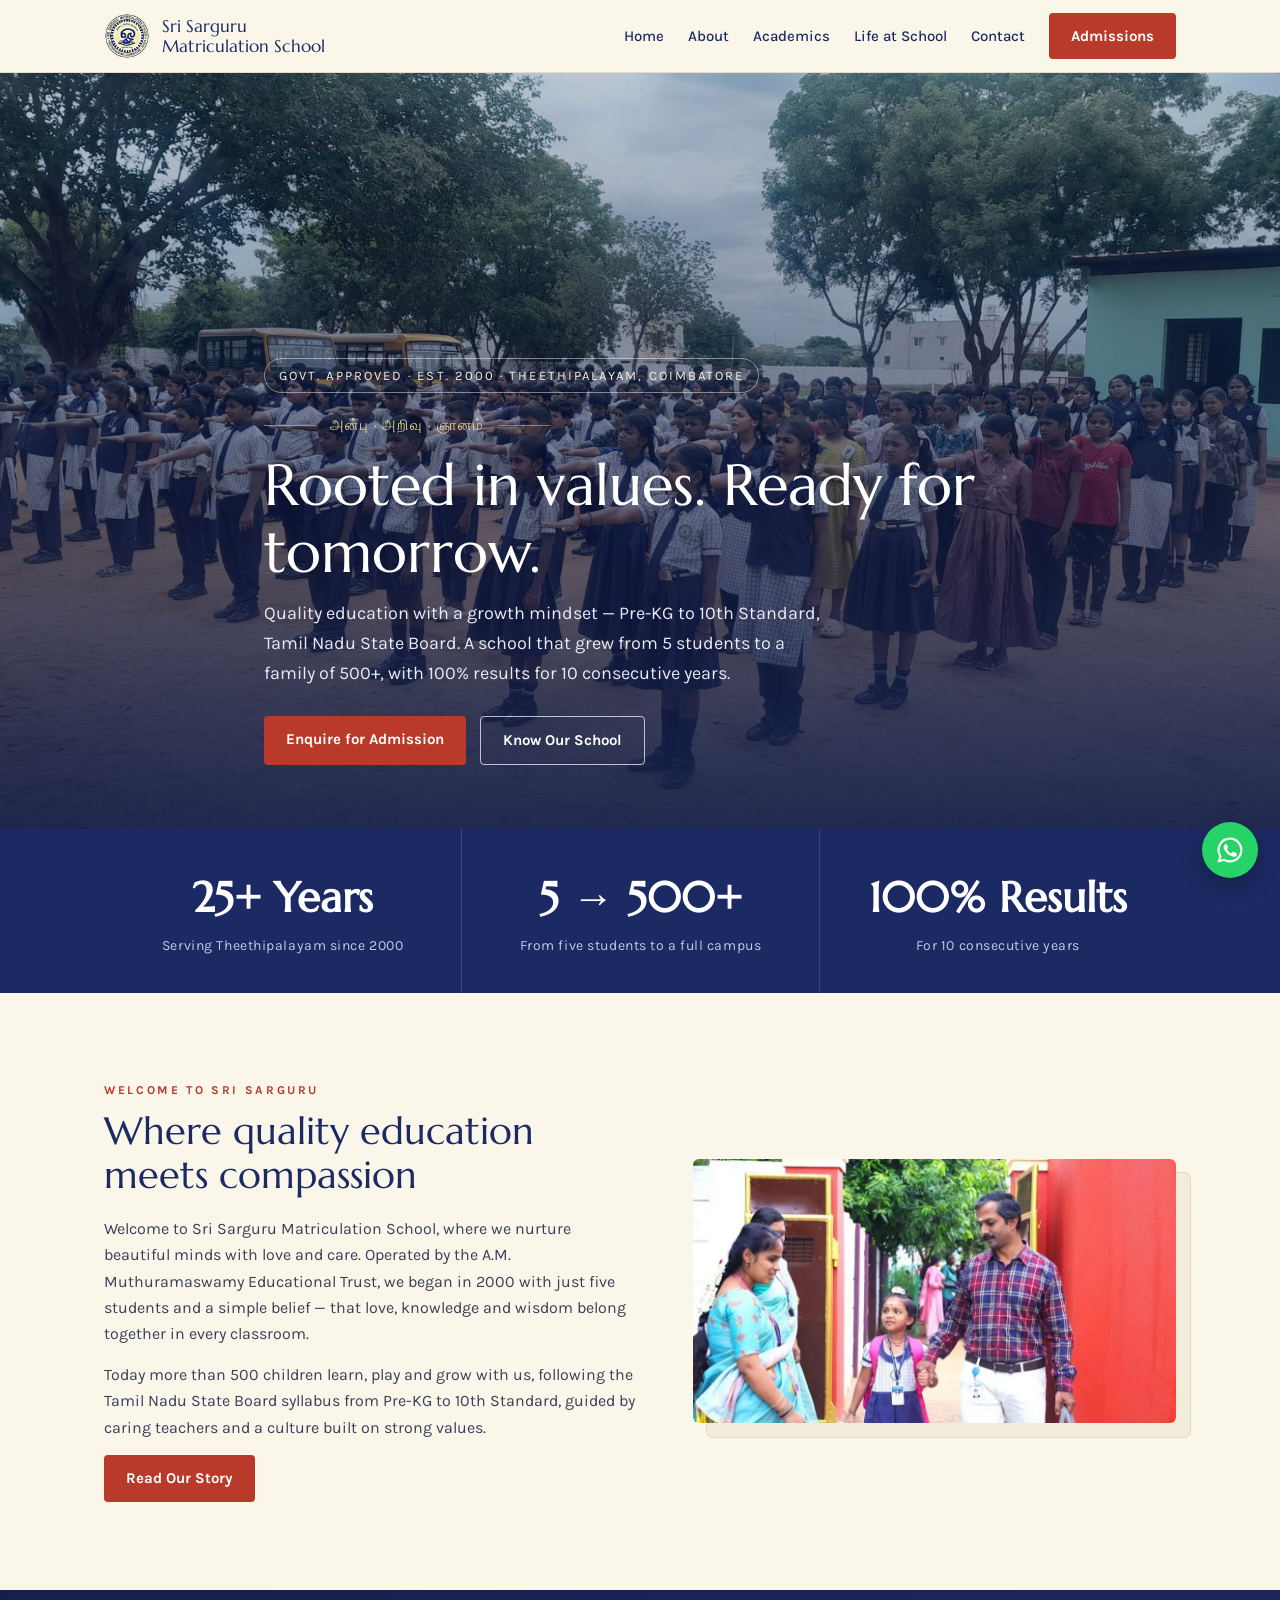
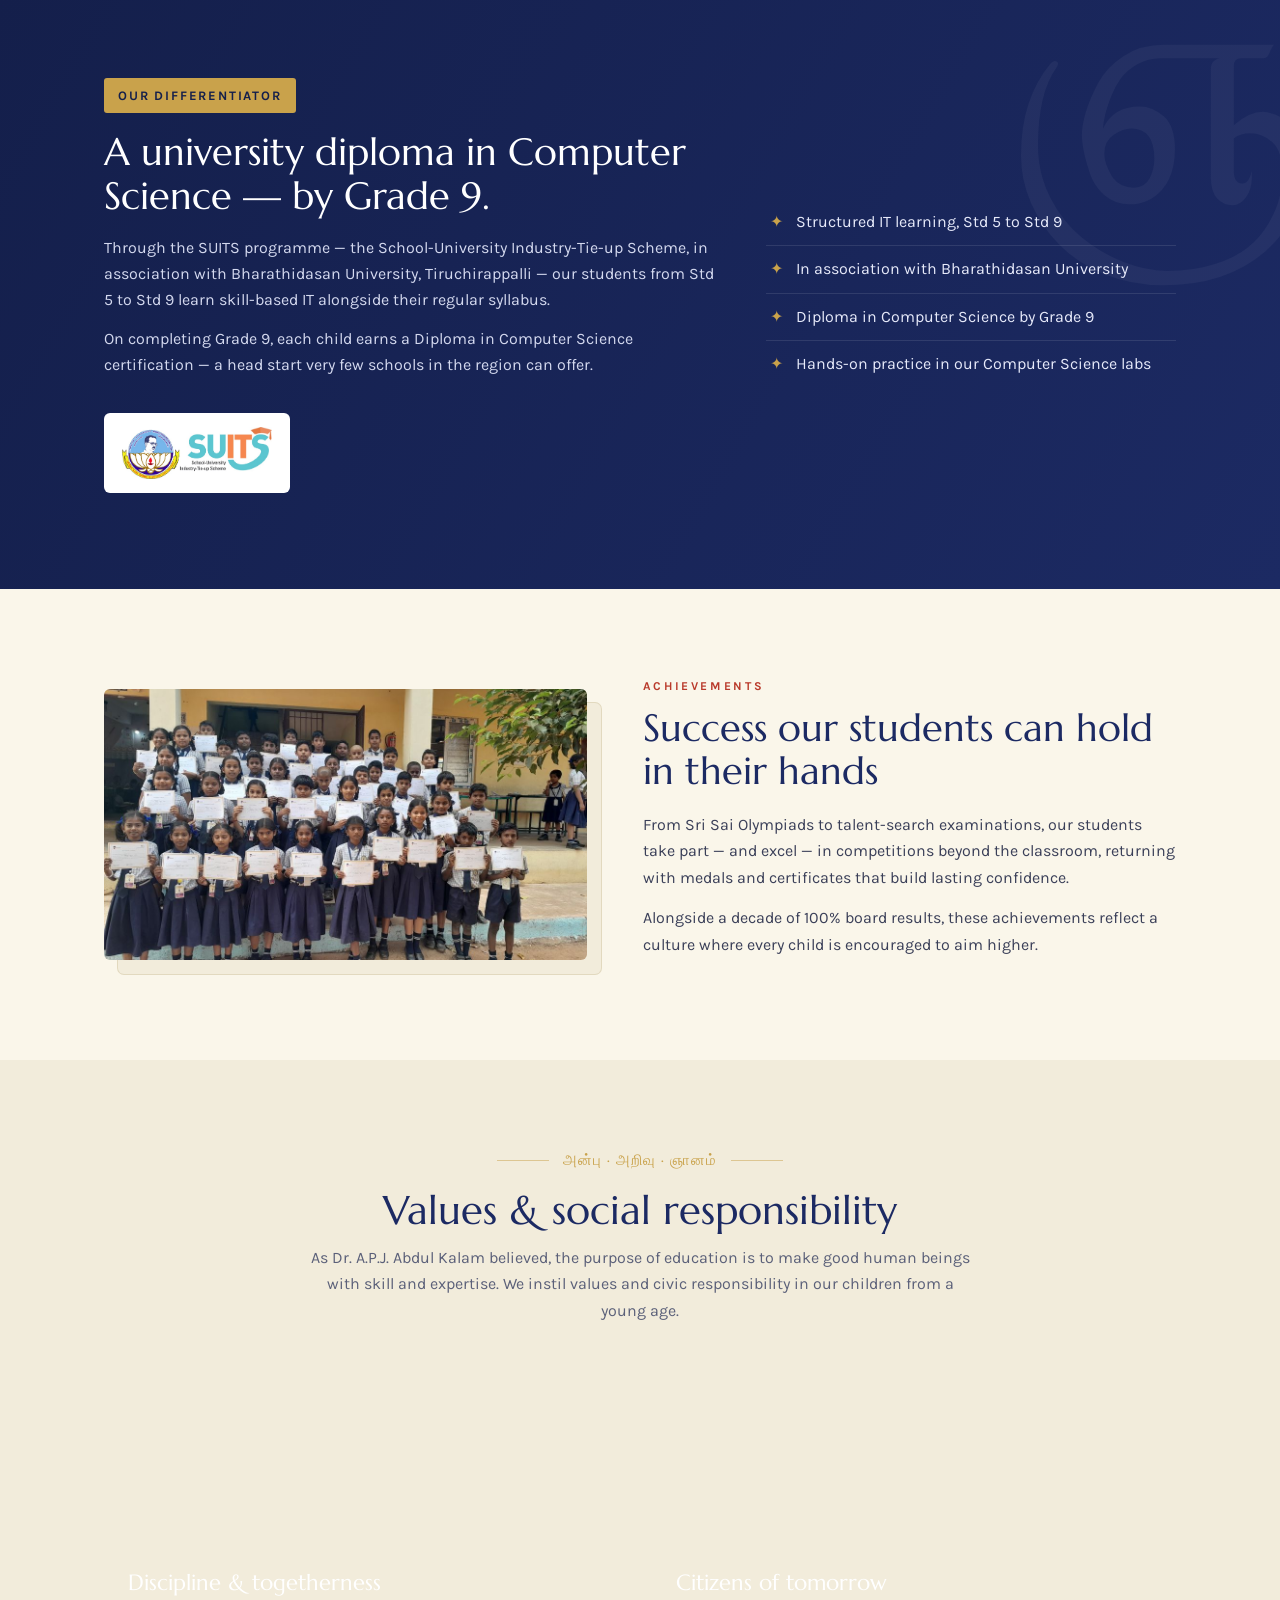
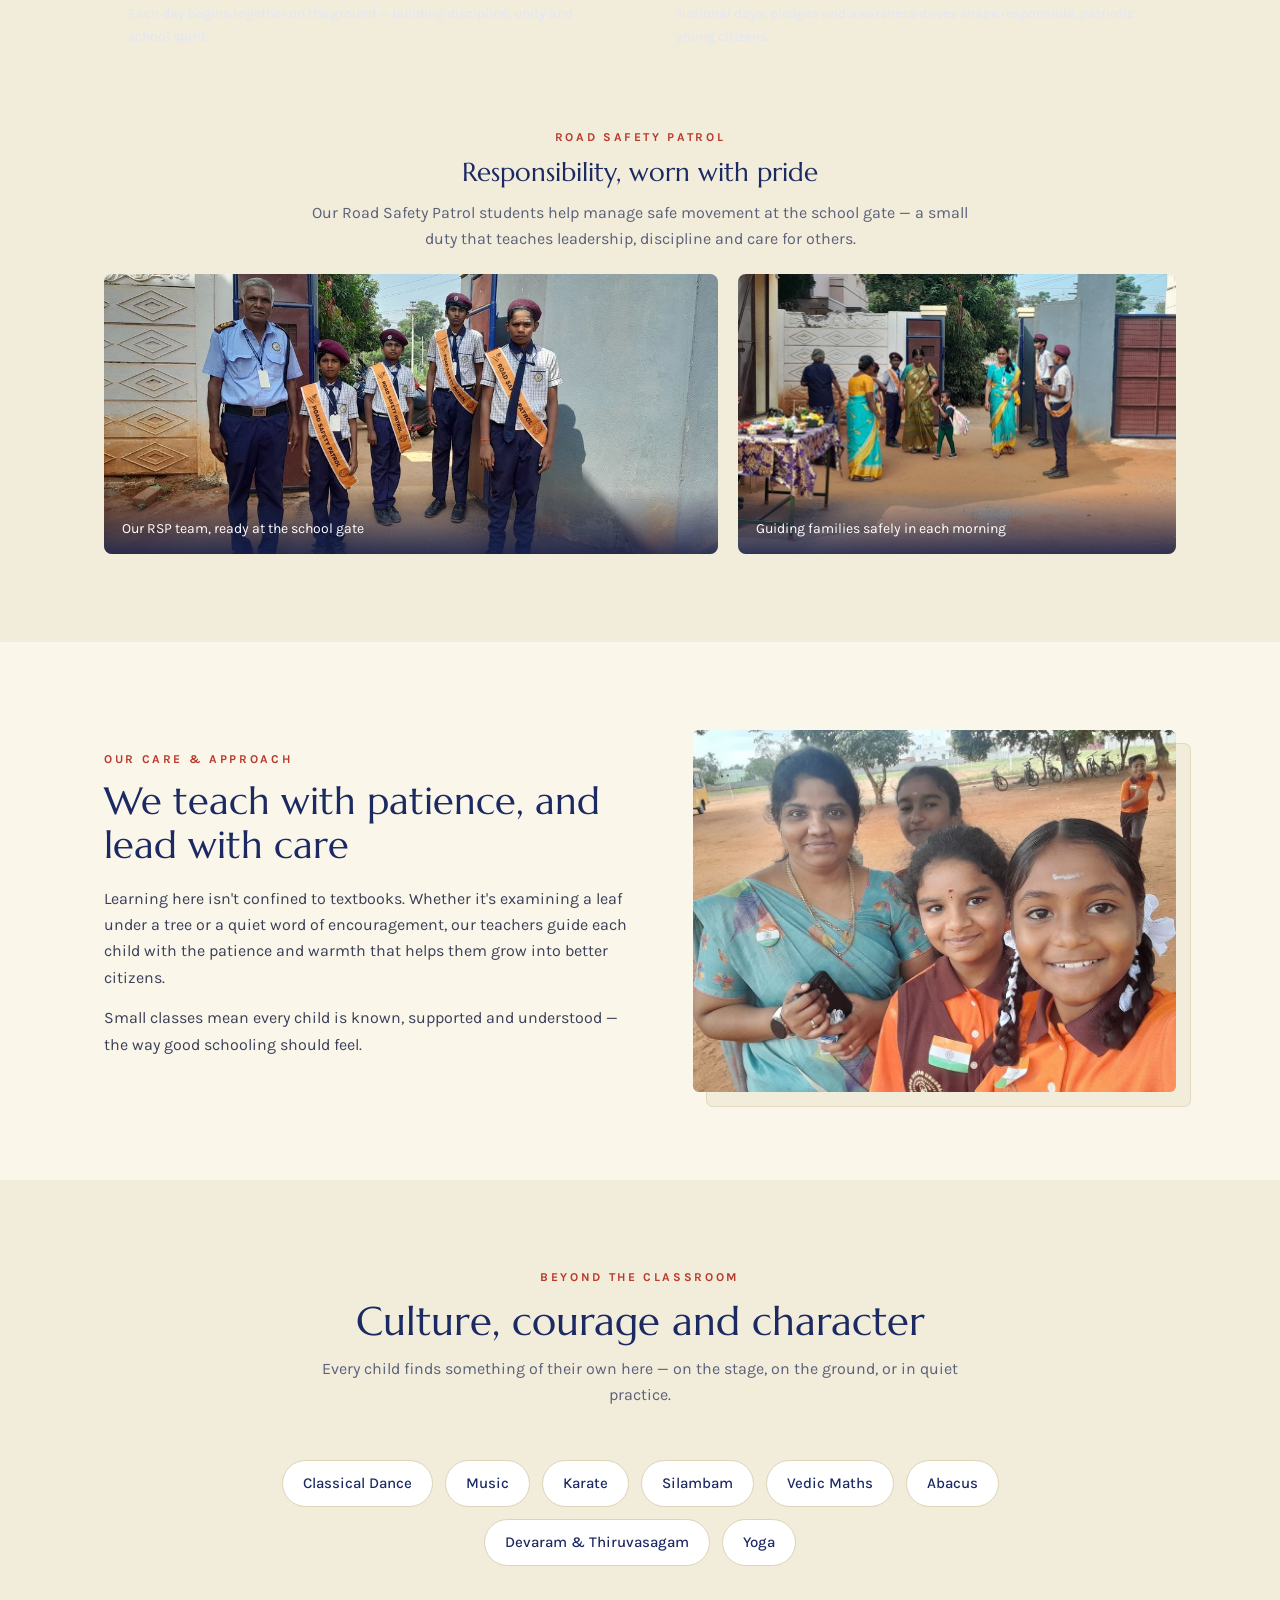
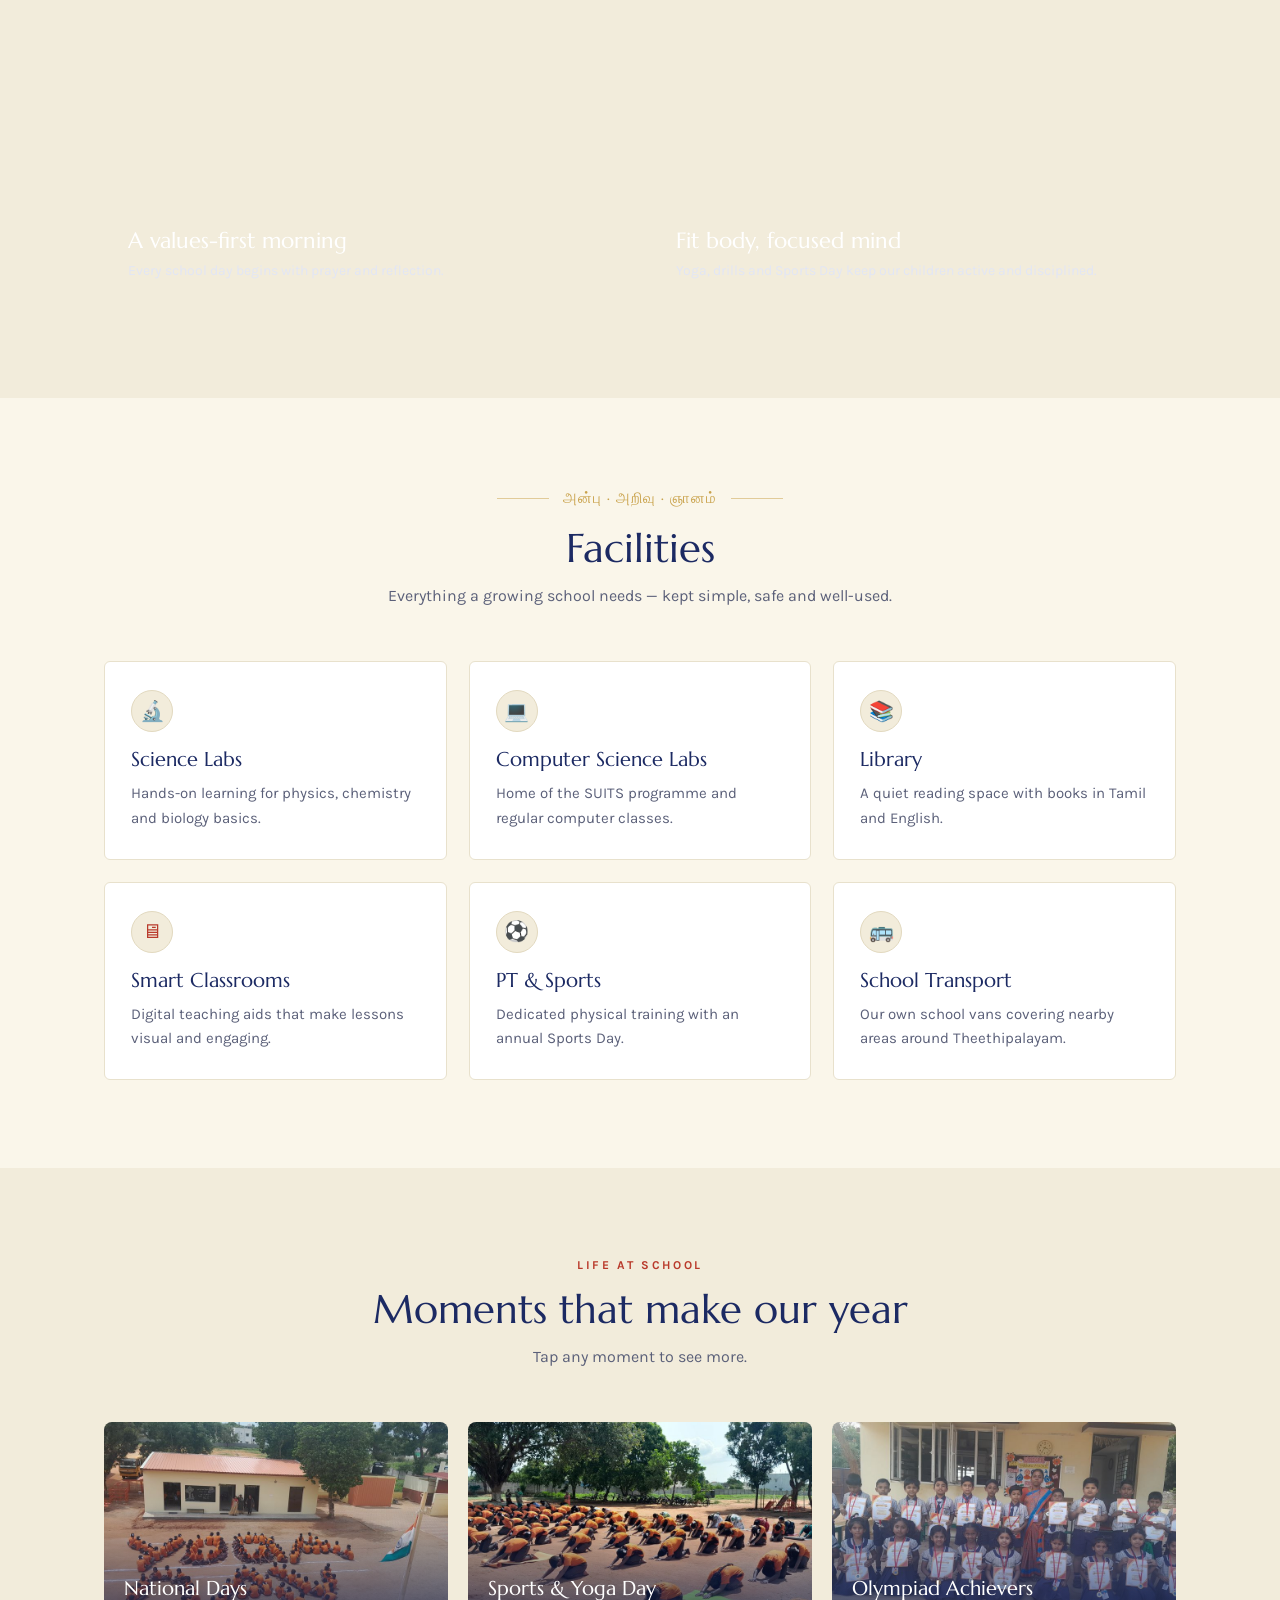
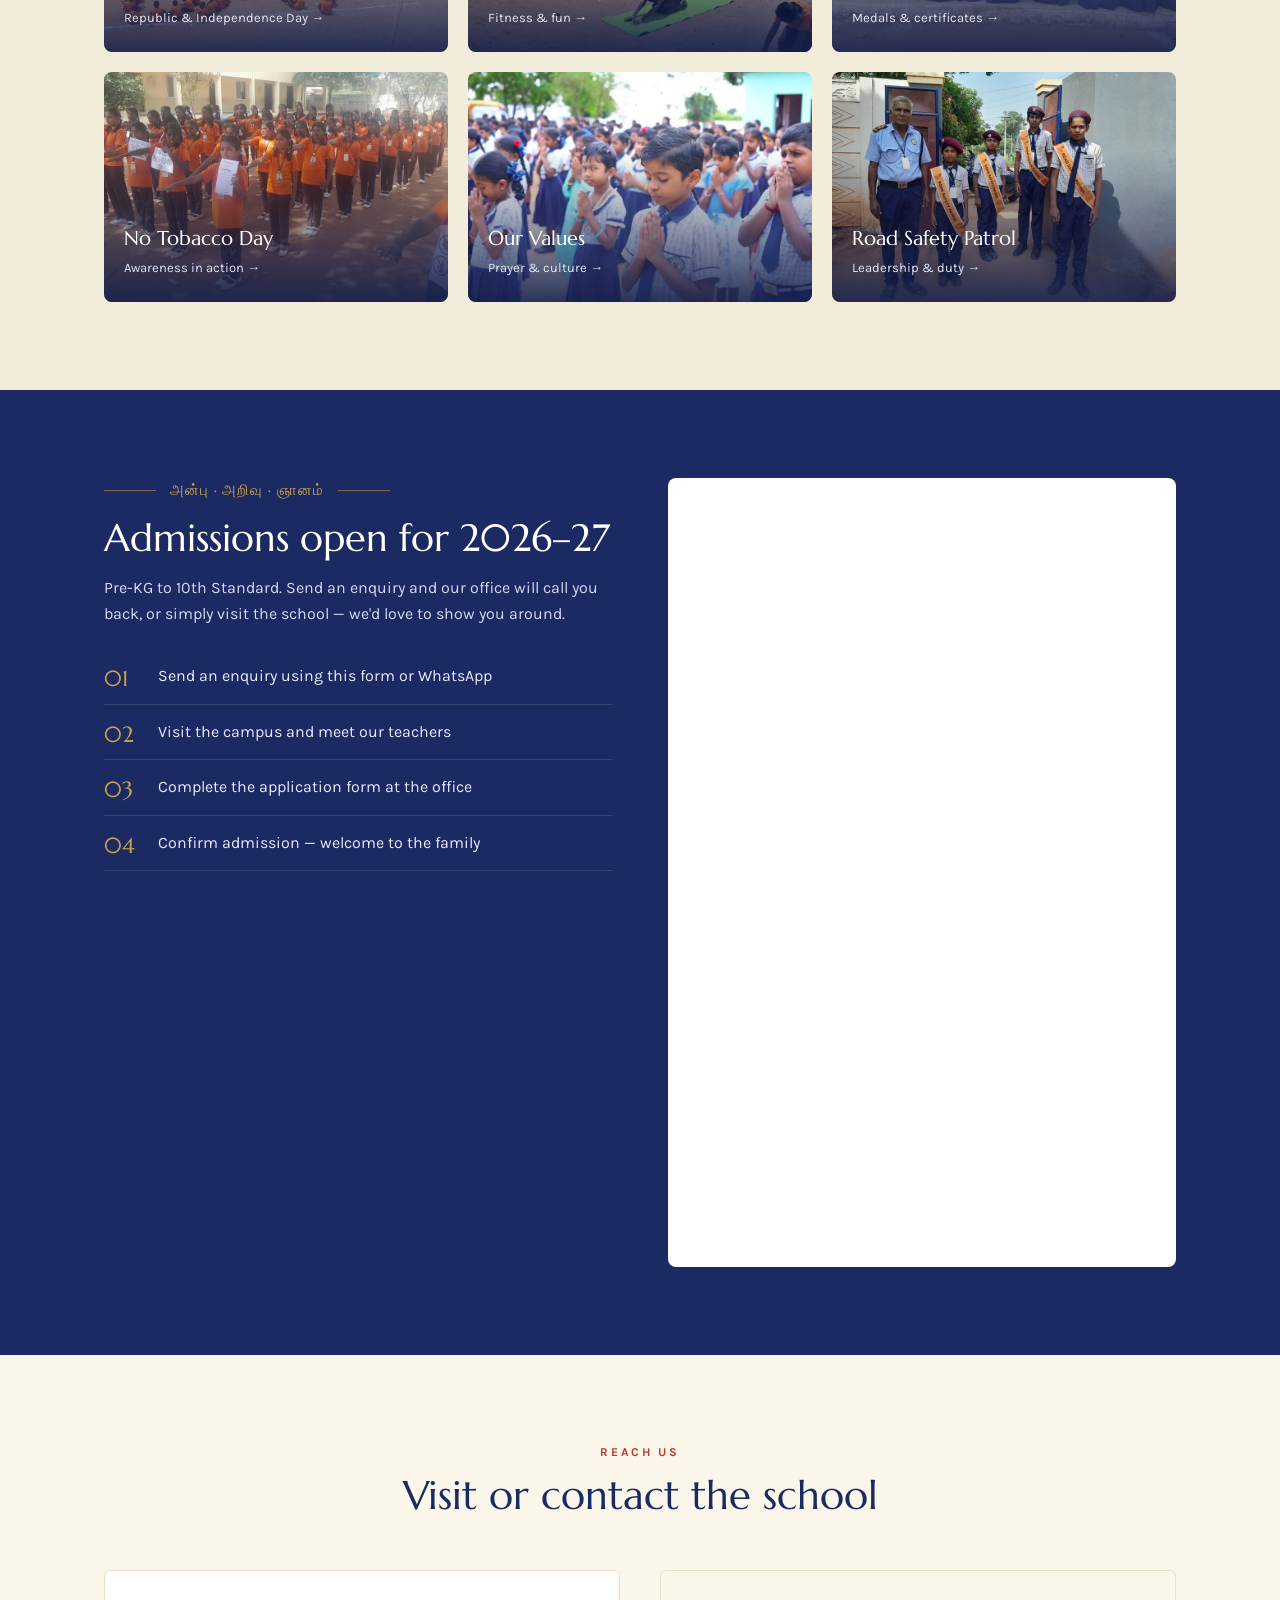
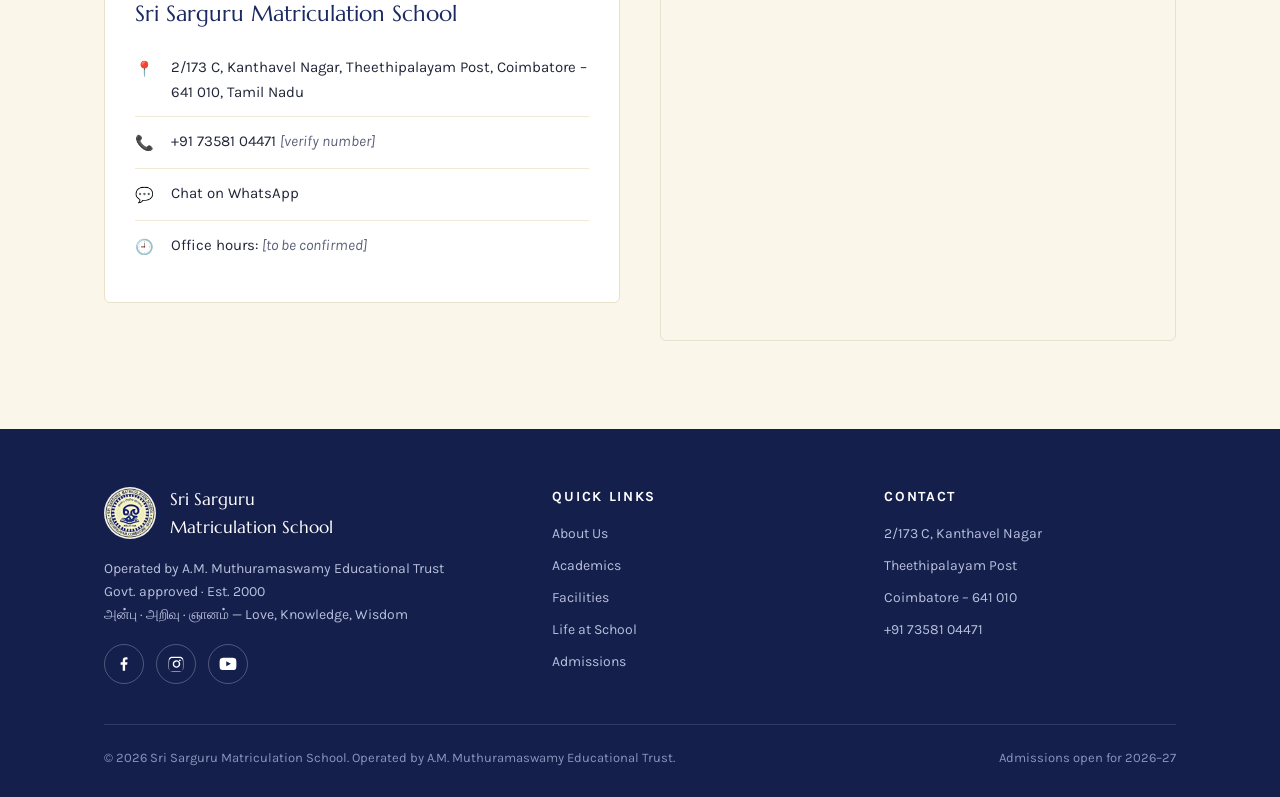
==== index.html @ 729bfdbb "Add files via upload" ====
<!DOCTYPE html>
<html lang="en">
<head>
<meta charset="UTF-8">
<meta name="viewport" content="width=device-width, initial-scale=1.0">
<title>Sri Sarguru Matriculation School | Theethipalayam, Coimbatore</title>
<meta name="description" content="Sri Sarguru Matriculation School, Theethipalayam, Coimbatore. Govt. approved, Pre-KG to 10th, Tamil Nadu State Board. 100% results for 10 years. Admissions open.">
<link rel="preconnect" href="https://fonts.googleapis.com">
<link href="https://fonts.googleapis.com/css2?family=Marcellus&family=Karla:wght@400;500;700&display=swap" rel="stylesheet">
<link rel="stylesheet" href="styles.css">
</head>
<body>
<nav>
  <div class="wrap nav-in">
    <a class="brand" href="index.html">
      <img src="[data-uri]" alt="Sri Sarguru Matriculation School emblem">
      <span>Sri Sarguru<br>Matriculation School</span>
    </a>
    <button class="menu-toggle" aria-label="Open menu" onclick="document.querySelector('.menu').classList.toggle('open')">☰</button>
    <div class="menu">
      <a href="index.html">Home</a>
      <a href="about.html">About</a>
      <a href="index.html#academics">Academics</a>
      <a href="index.html#life">Life at School</a>
      <a href="index.html#contact">Contact</a>
      <a class="btn" href="index.html#admissions">Admissions</a>
    </div>
  </div>
</nav>
<header class="hero">
  <div class="hero-bg" style="background-image:url([data-uri])" role="img" aria-label="Students of Sri Sarguru Matriculation School at morning assembly"></div>
  <div class="wrap hero-in">
    <span class="tag">Govt. Approved · Est. 2000 · Theethipalayam, Coimbatore</span>
    <div class="motto">அன்பு · அறிவு · ஞானம்</div>
    <h1>Rooted in values. Ready for tomorrow.</h1>
    <p>Quality education with a growth mindset — Pre-KG to 10th Standard, Tamil Nadu State Board. A school that grew from 5 students to a family of 500+, with 100% results for 10 consecutive years.</p>
    <div class="hero-cta">
      <a class="btn" href="#admissions">Enquire for Admission</a>
      <a class="btn ghost" href="about.html">Know Our School</a>
    </div>
  </div>
</header>

<div class="stats">
  <div class="wrap stats-in">
    <div class="stat"><b>25+ Years</b><span>Serving Theethipalayam since 2000</span></div>
    <div class="stat"><b>5 → 500+</b><span>From five students to a full campus</span></div>
    <div class="stat"><b>100% Results</b><span>For 10 consecutive years</span></div>
  </div>
</div>

<section id="about-intro">
  <div class="wrap split">
    <div class="split-txt">
      <div class="eyebrow">Welcome to Sri Sarguru</div>
      <h2>Where quality education meets compassion</h2>
      <p>Welcome to Sri Sarguru Matriculation School, where we nurture beautiful minds with love and care. Operated by the A.M. Muthuramaswamy Educational Trust, we began in 2000 with just five students and a simple belief — that love, knowledge and wisdom belong together in every classroom.</p>
      <p>Today more than 500 children learn, play and grow with us, following the Tamil Nadu State Board syllabus from Pre-KG to 10th Standard, guided by caring teachers and a culture built on strong values.</p>
      <a class="btn" href="about.html">Read Our Story</a>
    </div>
    <div class="framed"><img src="[data-uri]" alt="A parent walking their child into school"></div>
  </div>
</section>

<section class="suits" id="academics">
  <div class="wrap suits-in">
    <div>
      <span class="badge">Our Differentiator</span>
      <h2>A university diploma in Computer Science — by Grade 9.</h2>
      <p>Through the SUITS programme — the School-University Industry-Tie-up Scheme, in association with Bharathidasan University, Tiruchirappalli — our students from Std 5 to Std 9 learn skill-based IT alongside their regular syllabus.</p>
      <p>On completing Grade 9, each child earns a Diploma in Computer Science certification — a head start very few schools in the region can offer.</p>
      <div style="margin-top:22px;background:#fff;border-radius:6px;padding:14px 18px;display:inline-block"><img src="[data-uri]" alt="SUITS — School-University Industry-Tie-up Scheme, Bharathidasan University" style="height:52px;width:auto"></div>
    </div>
    <ul>
      <li>Structured IT learning, Std 5 to Std 9</li>
      <li>In association with Bharathidasan University</li>
      <li>Diploma in Computer Science by Grade 9</li>
      <li>Hands-on practice in our Computer Science labs</li>
    </ul>
  </div>
</section>

<section id="achievements">
  <div class="wrap split rev">
    <div class="framed"><img src="[data-uri]" alt="Students proudly holding participation and achievement certificates"></div>
    <div class="split-txt">
      <div class="eyebrow">Achievements</div>
      <h2>Success our students can hold in their hands</h2>
      <p>From Sri Sai Olympiads to talent-search examinations, our students take part — and excel — in competitions beyond the classroom, returning with medals and certificates that build lasting confidence.</p>
      <p>Alongside a decade of 100% board results, these achievements reflect a culture where every child is encouraged to aim higher.</p>
    </div>
  </div>
</section>

<section class="tint" id="values">
  <div class="wrap">
    <div class="sec-head">
      <div class="motto">அன்பு · அறிவு · ஞானம்</div>
      <h2>Values &amp; social responsibility</h2>
      <p>As Dr. A.P.J. Abdul Kalam believed, the purpose of education is to make good human beings with skill and expertise. We instil values and civic responsibility in our children from a young age.</p>
    </div>
    <div class="values-grid">
      <div class="vcard"><img src="[data-uri]" alt="Students gathered for morning assembly on the school ground"><div class="vtxt"><h3>Discipline &amp; togetherness</h3><p>Each day begins together on the ground — building discipline, unity and school spirit.</p></div></div>
      <div class="vcard"><img src="[data-uri]" alt="Students forming a patriotic formation on the school ground"><div class="vtxt"><h3>Citizens of tomorrow</h3><p>National days, pledges and awareness drives shape responsible, patriotic young citizens.</p></div></div>
    </div>

    <div style="margin-top:52px">
      <div class="eyebrow" style="text-align:center">Road Safety Patrol</div>
      <div class="sec-head" style="margin-bottom:0">
        <h2 style="font-size:26px">Responsibility, worn with pride</h2>
        <p>Our Road Safety Patrol students help manage safe movement at the school gate — a small duty that teaches leadership, discipline and care for others.</p>
      </div>
      <div class="rsp-row">
        <figure><img src="[data-uri]" alt="Road Safety Patrol students in sashes at the school gate"><figcaption>Our RSP team, ready at the school gate</figcaption></figure>
        <figure><img src="[data-uri]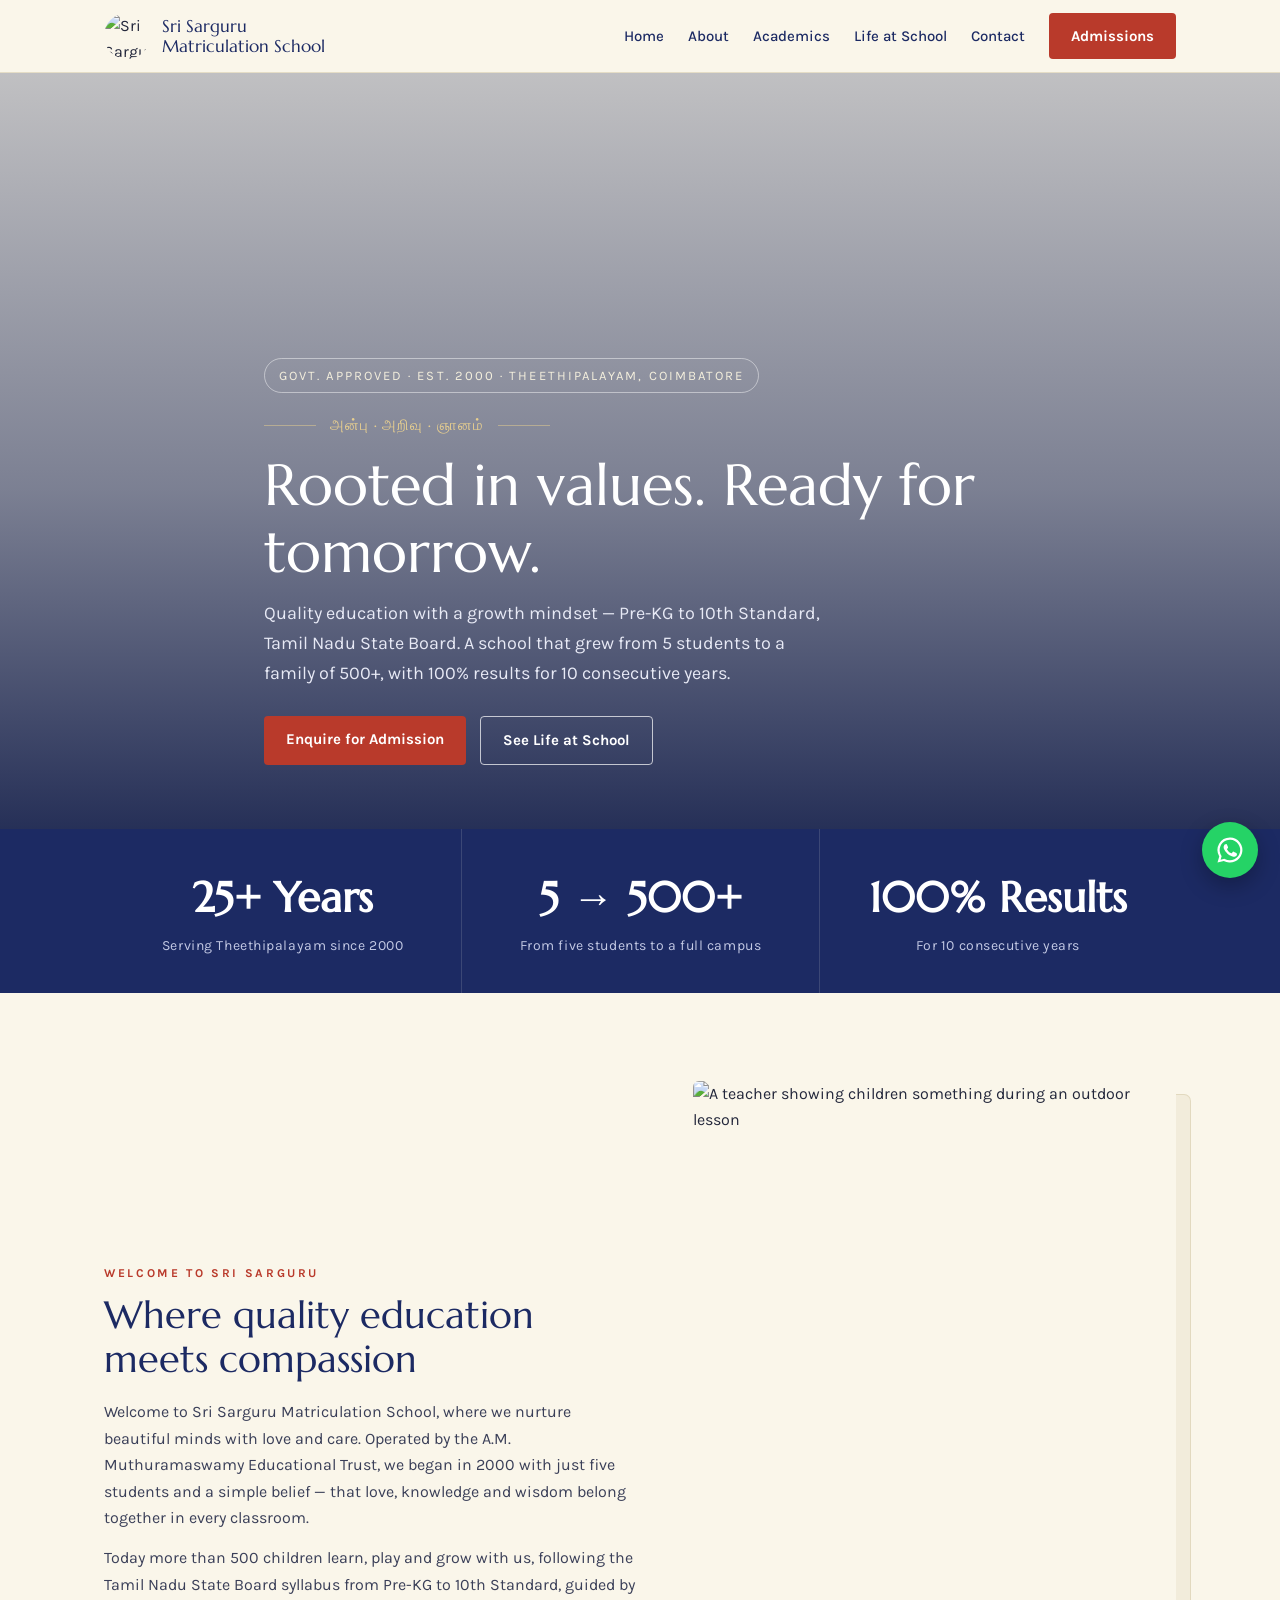
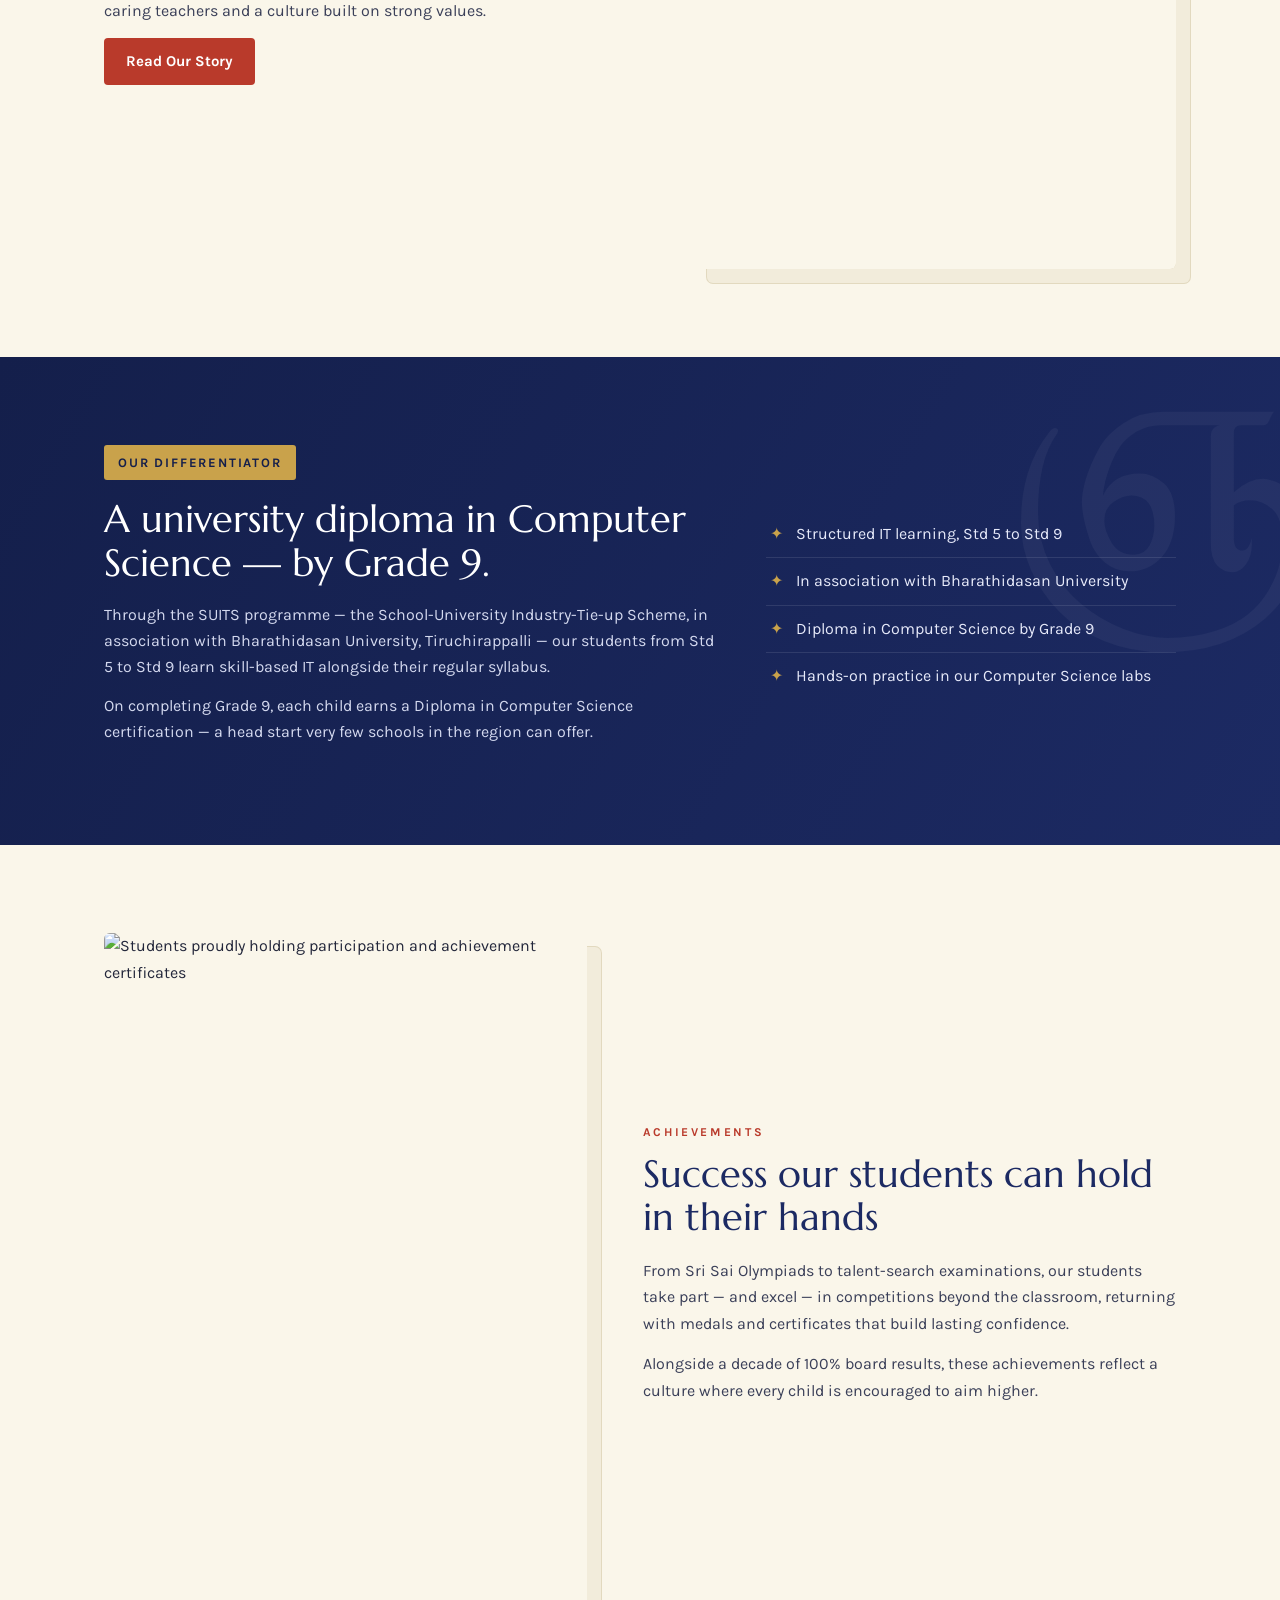
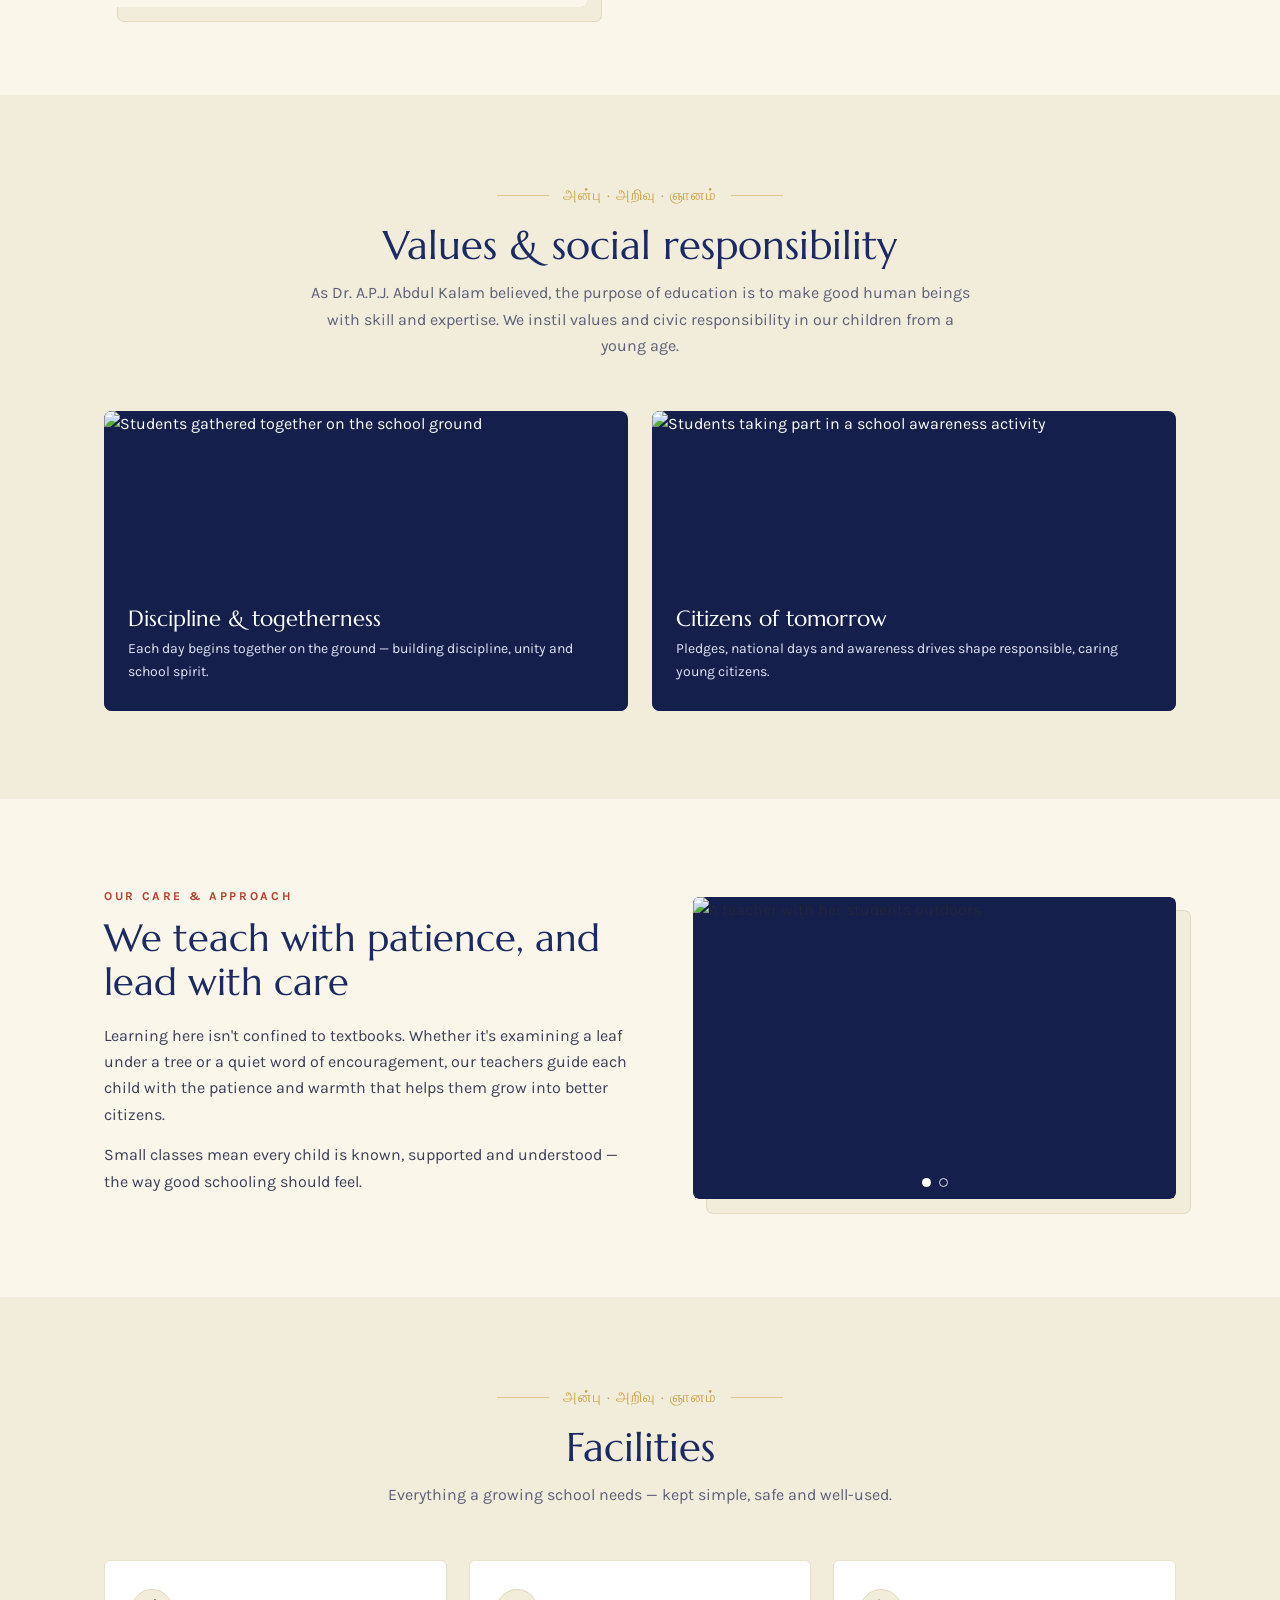
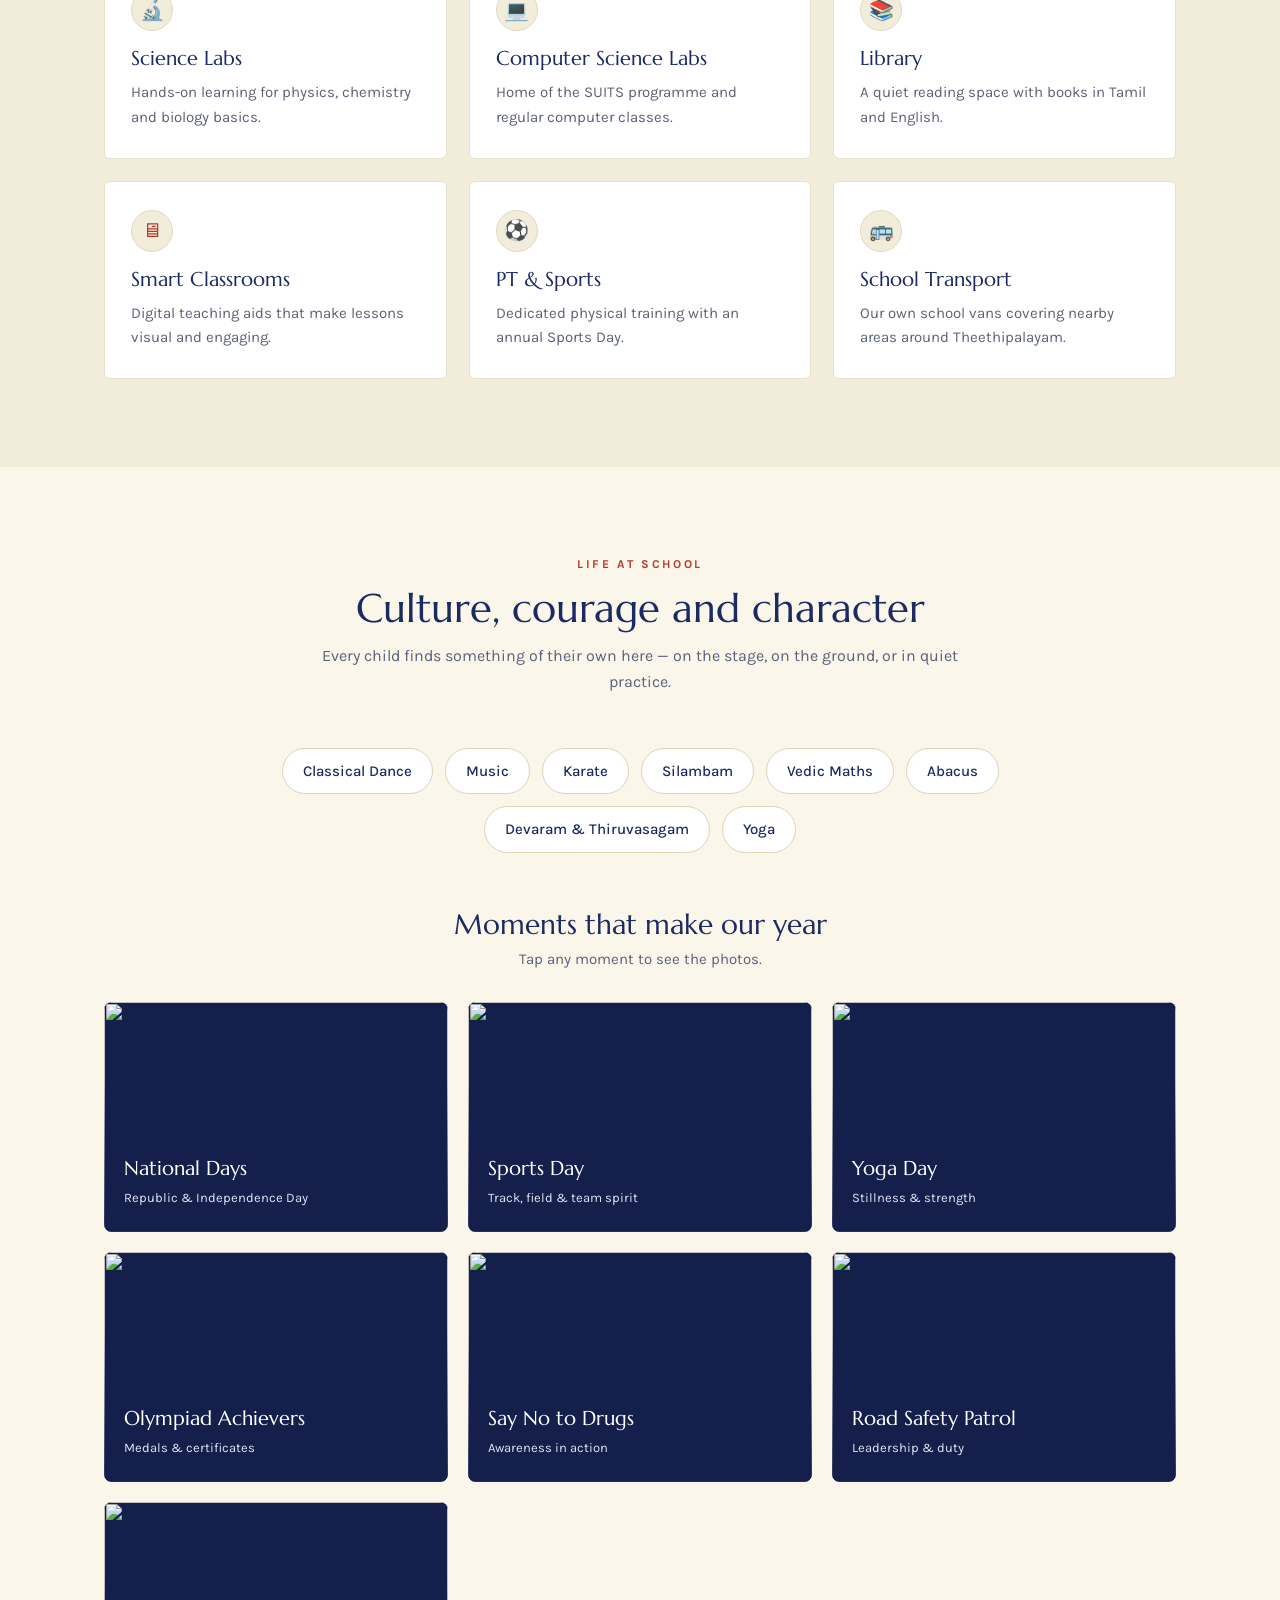
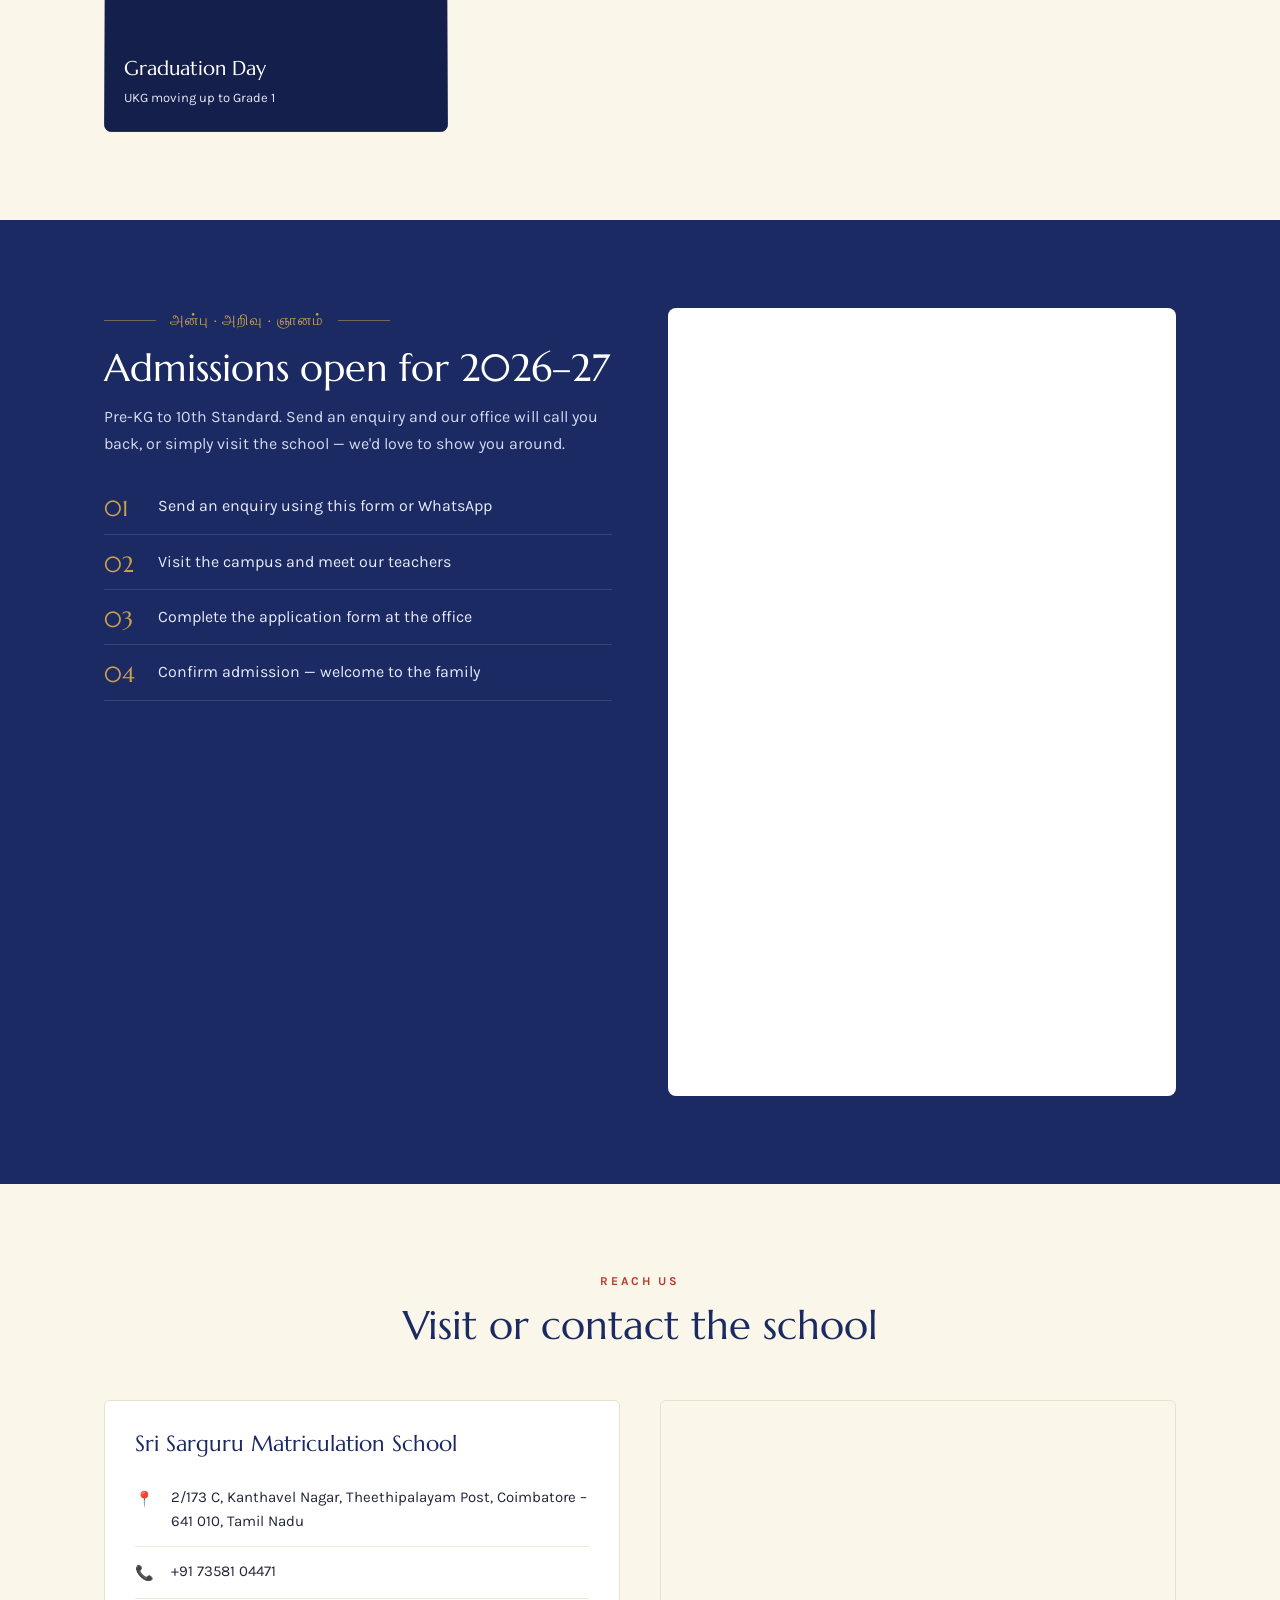
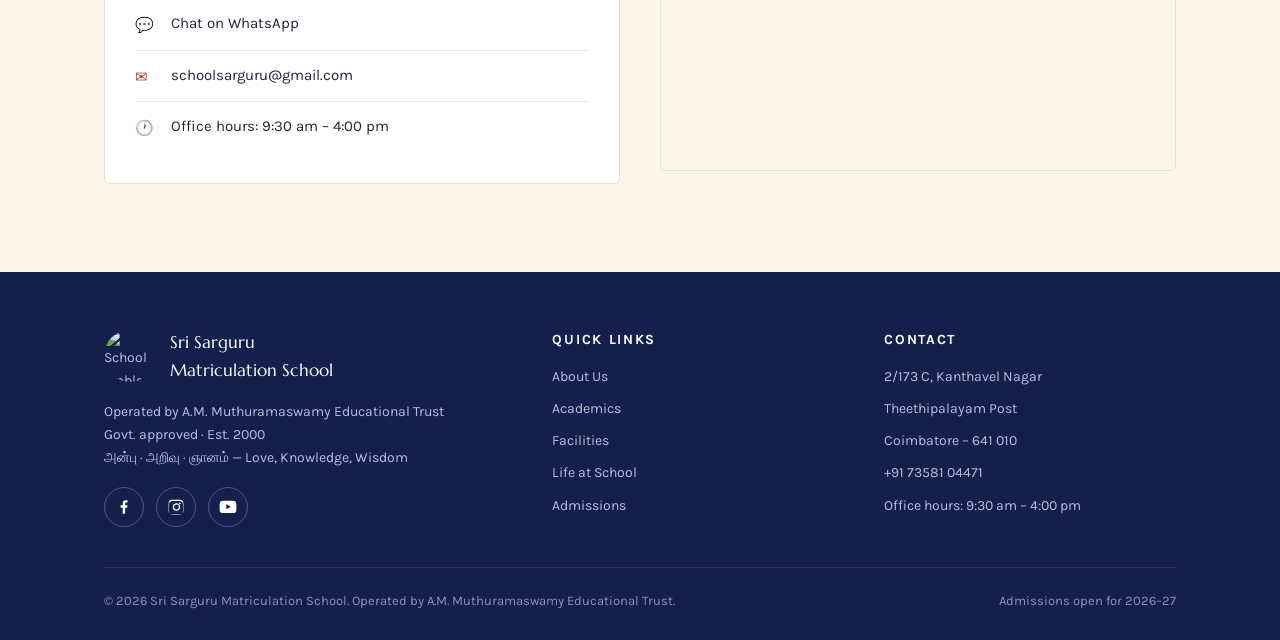
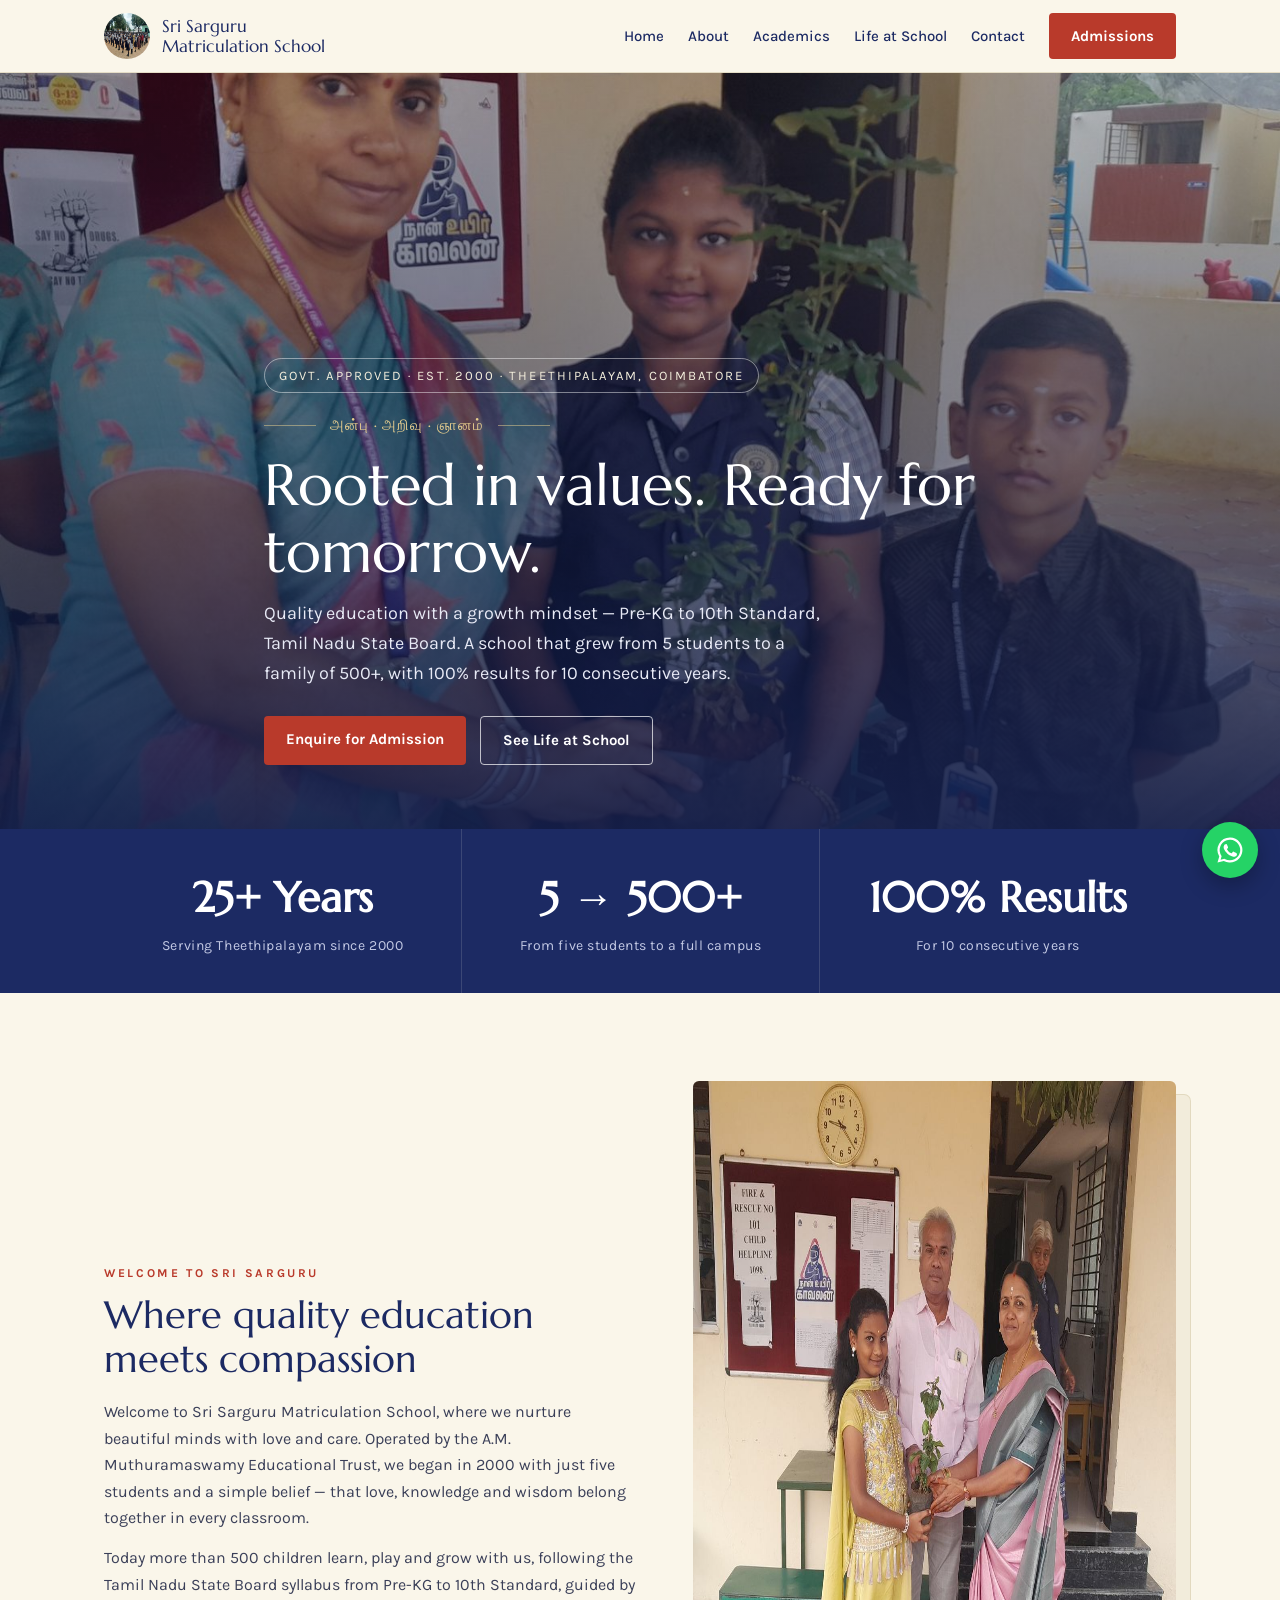
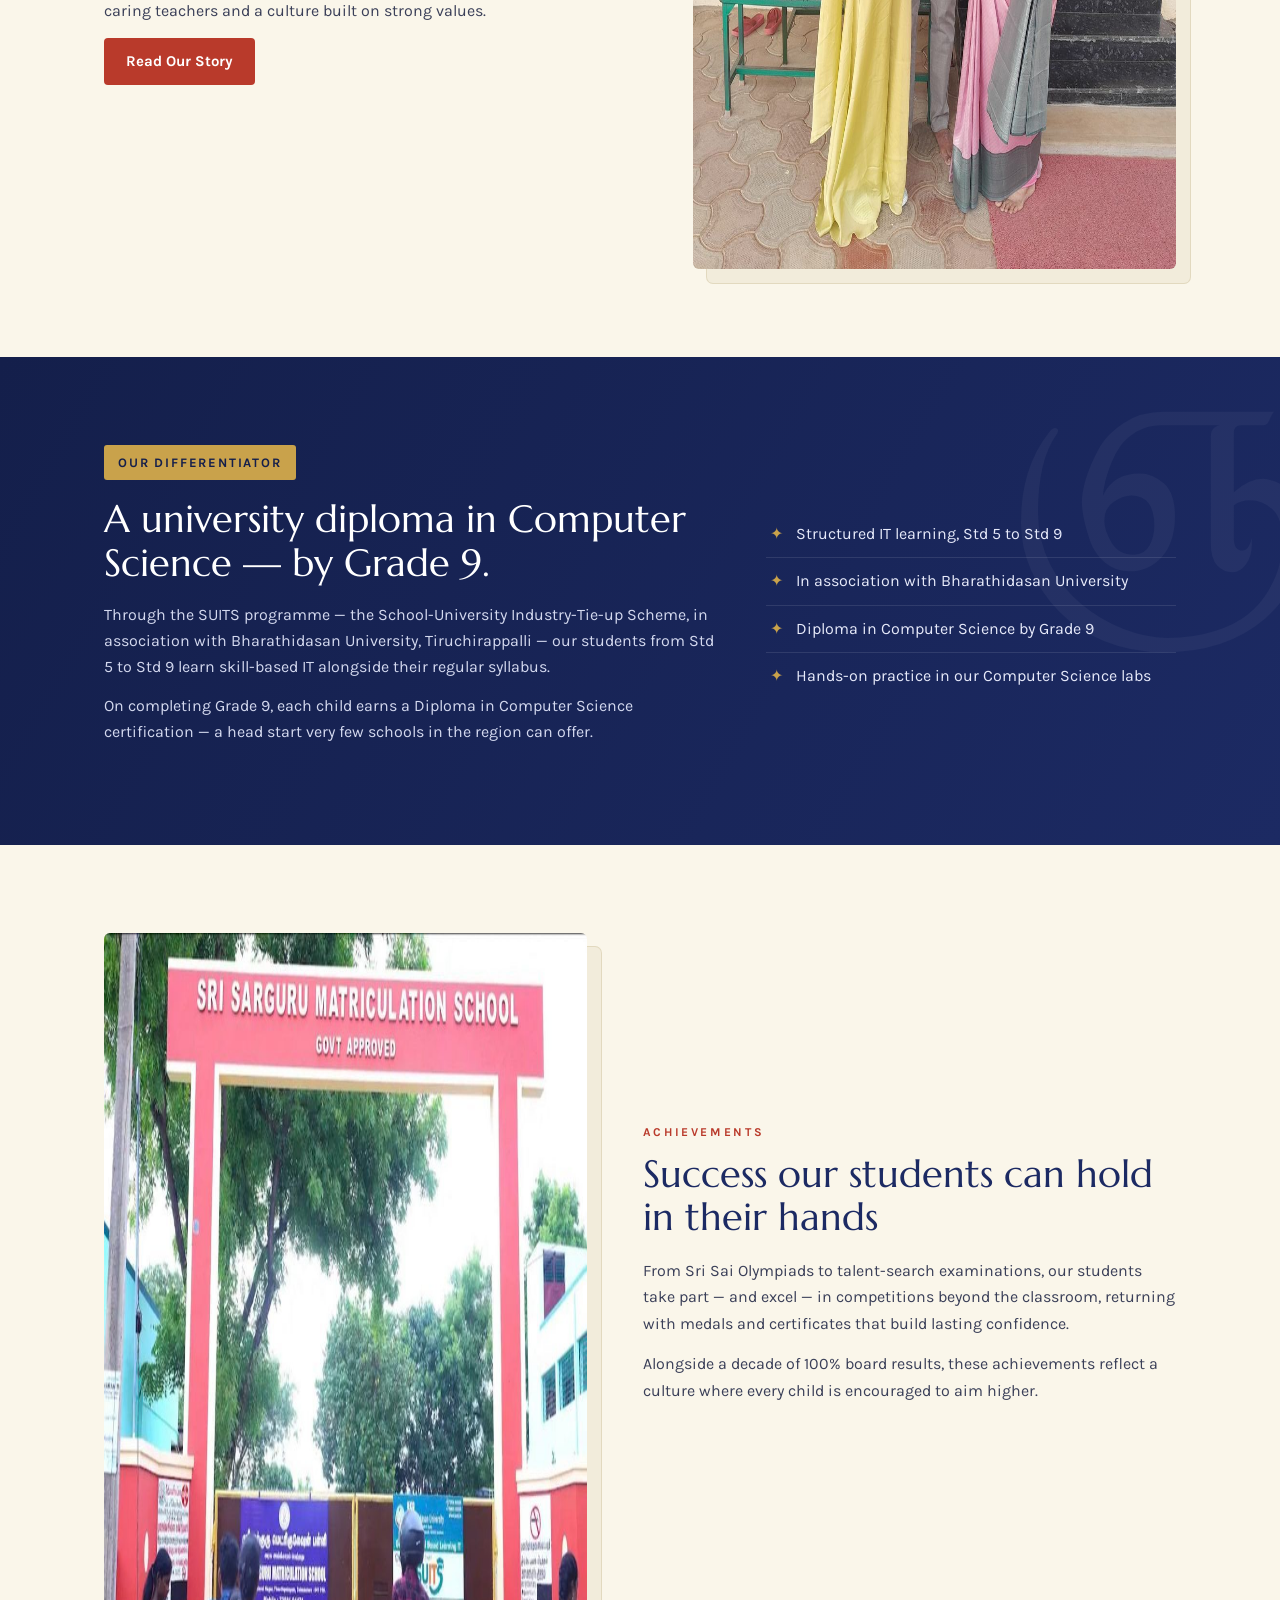
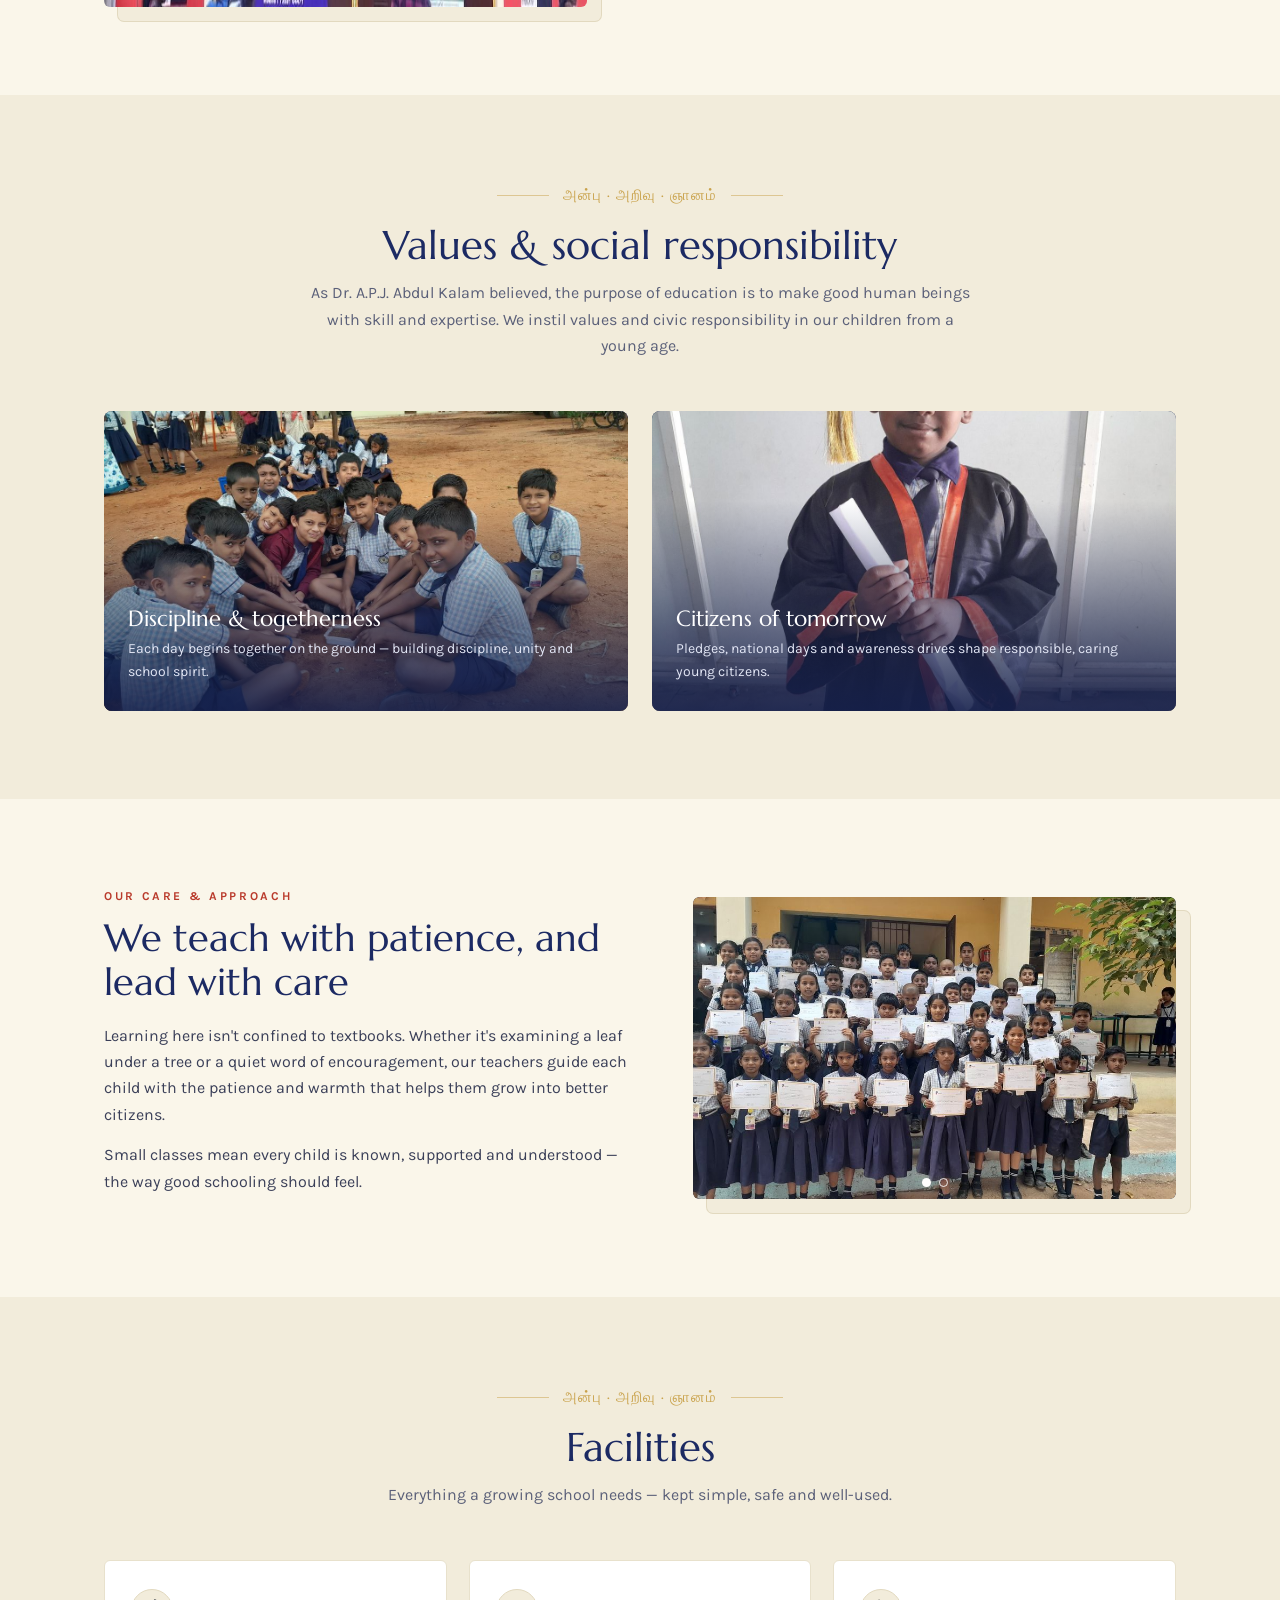
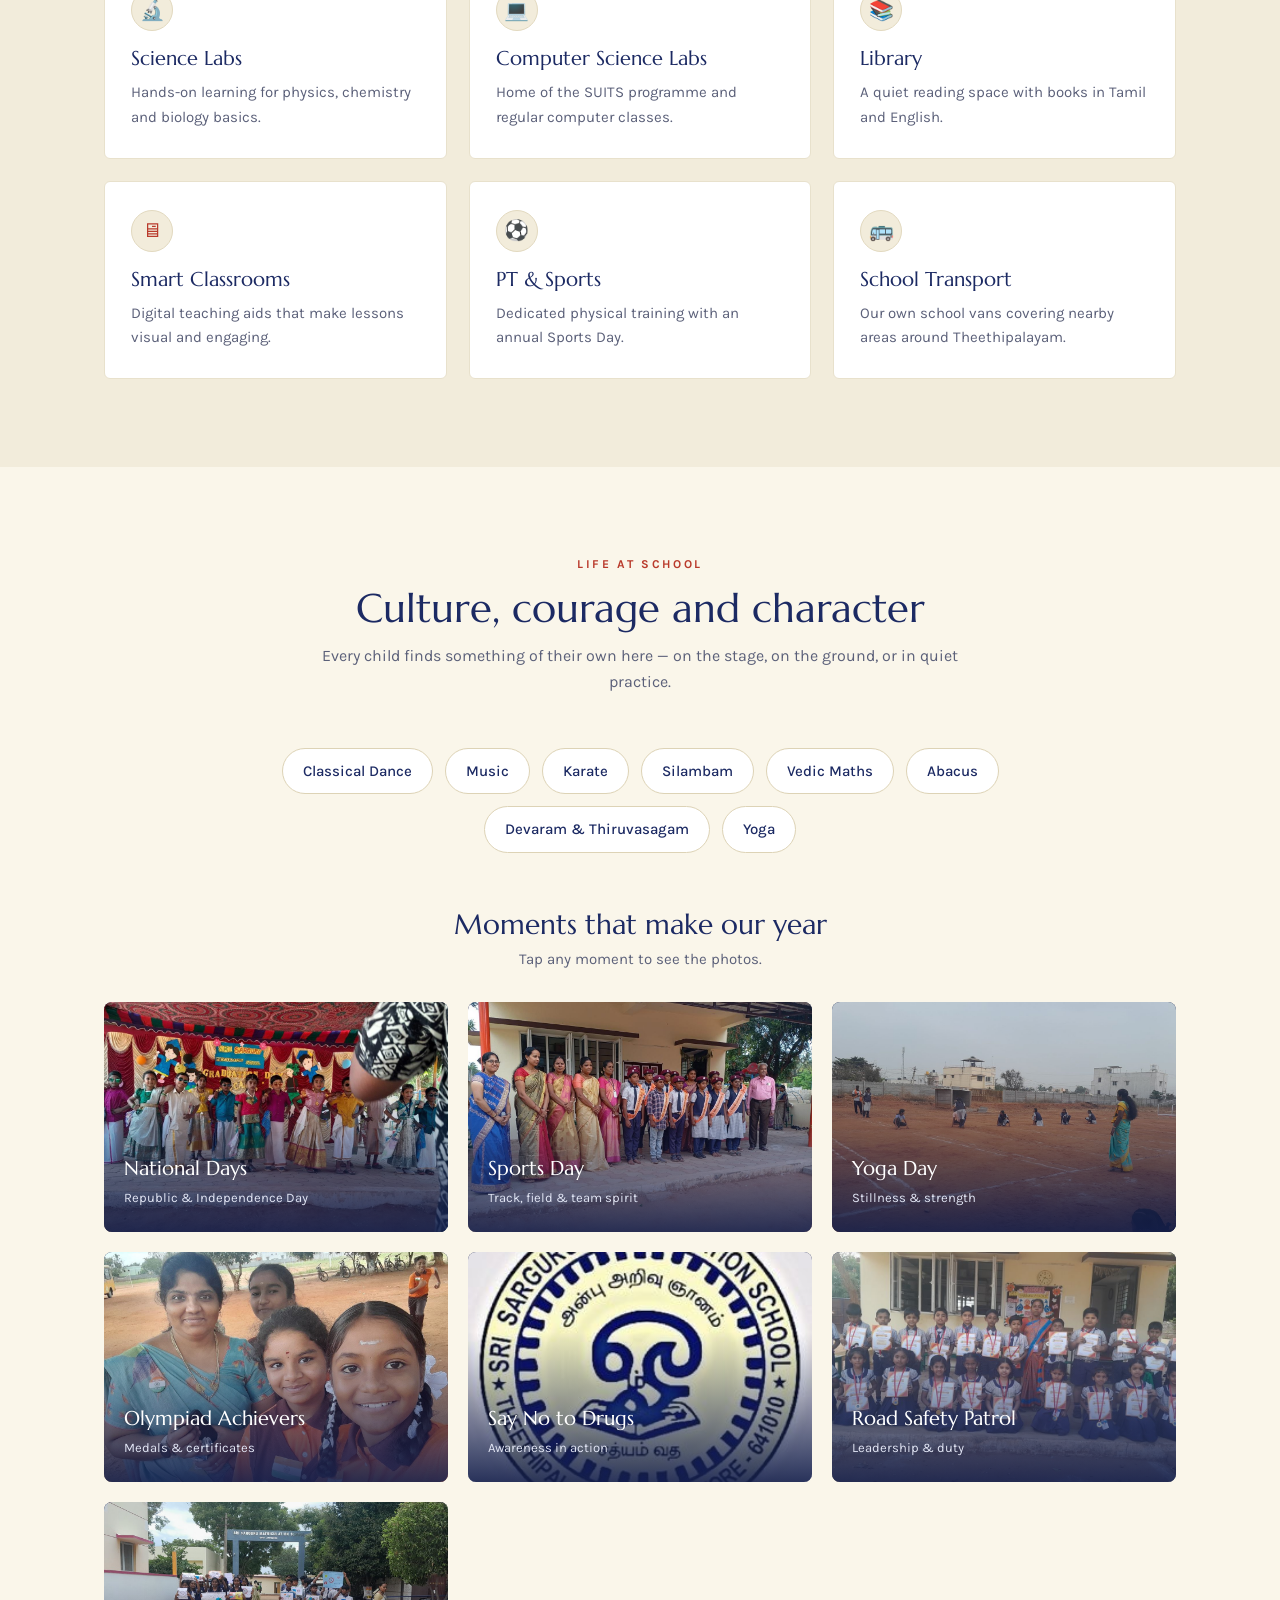
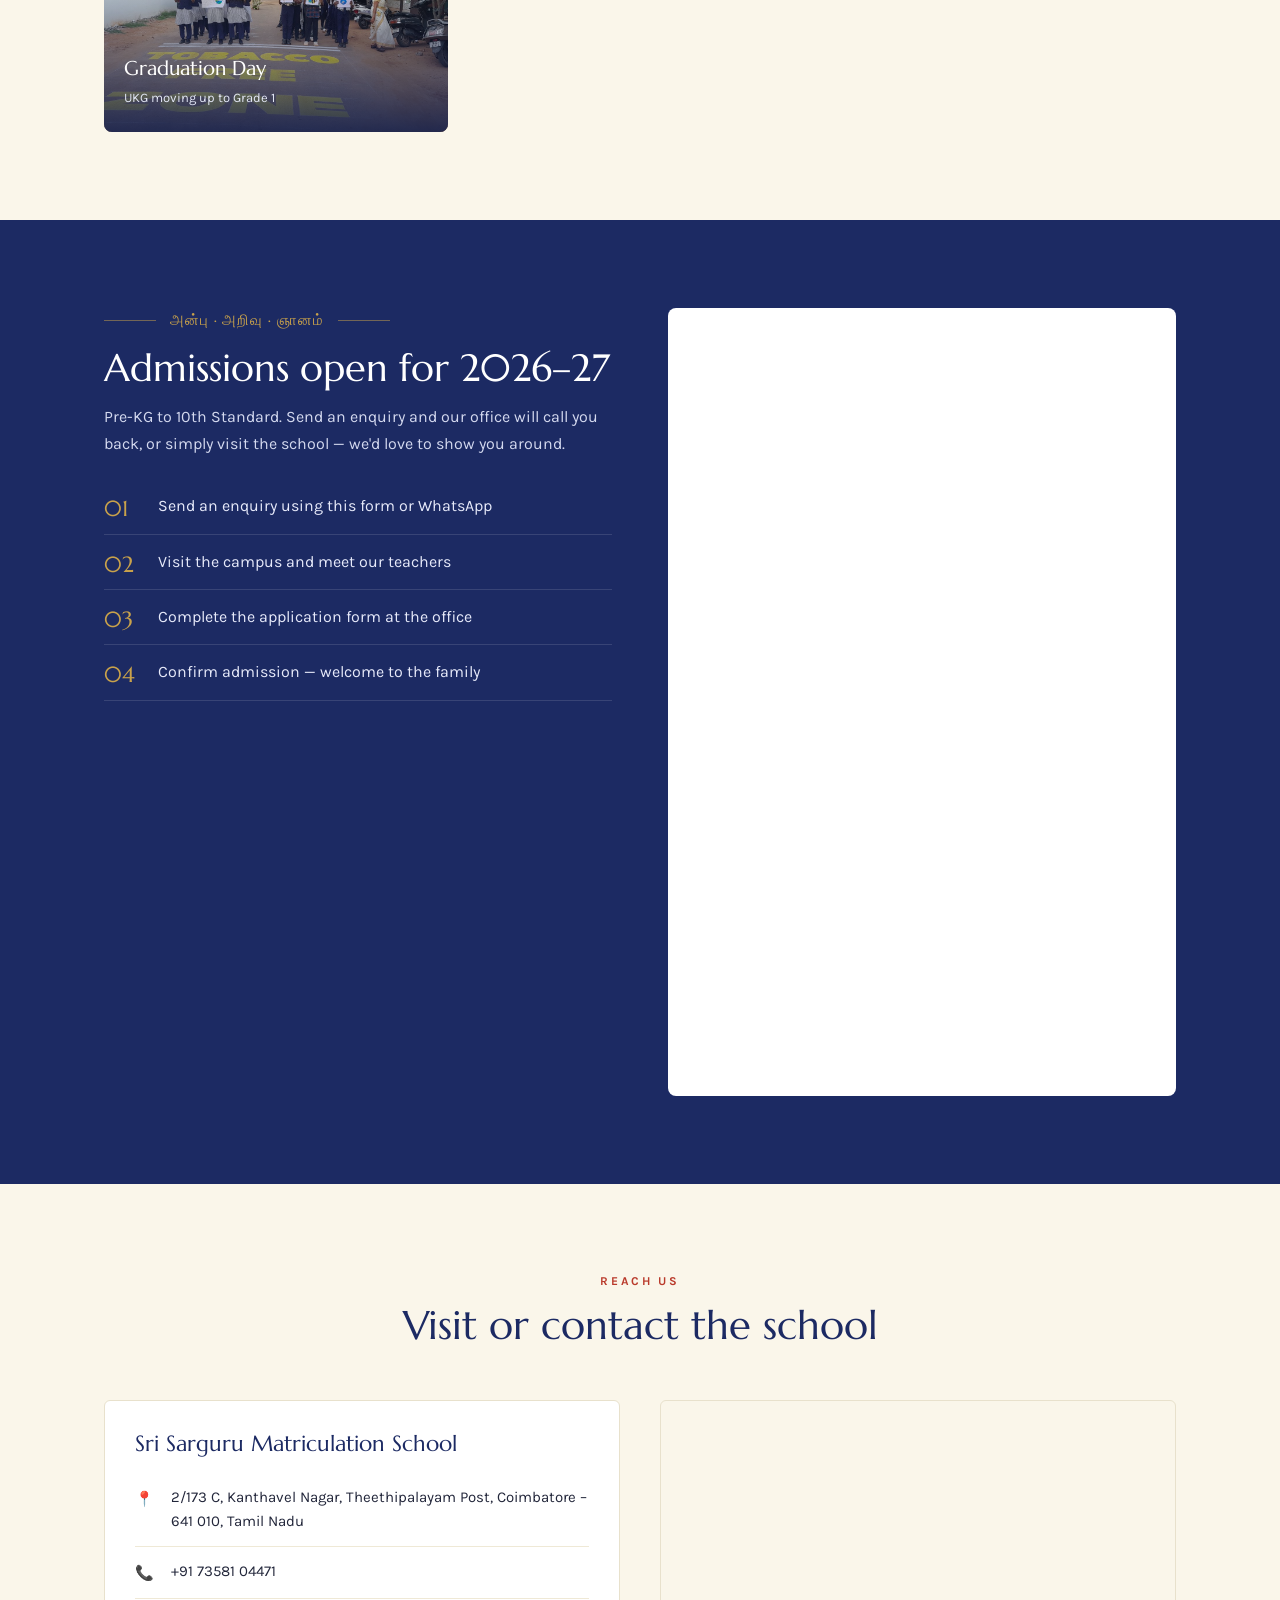
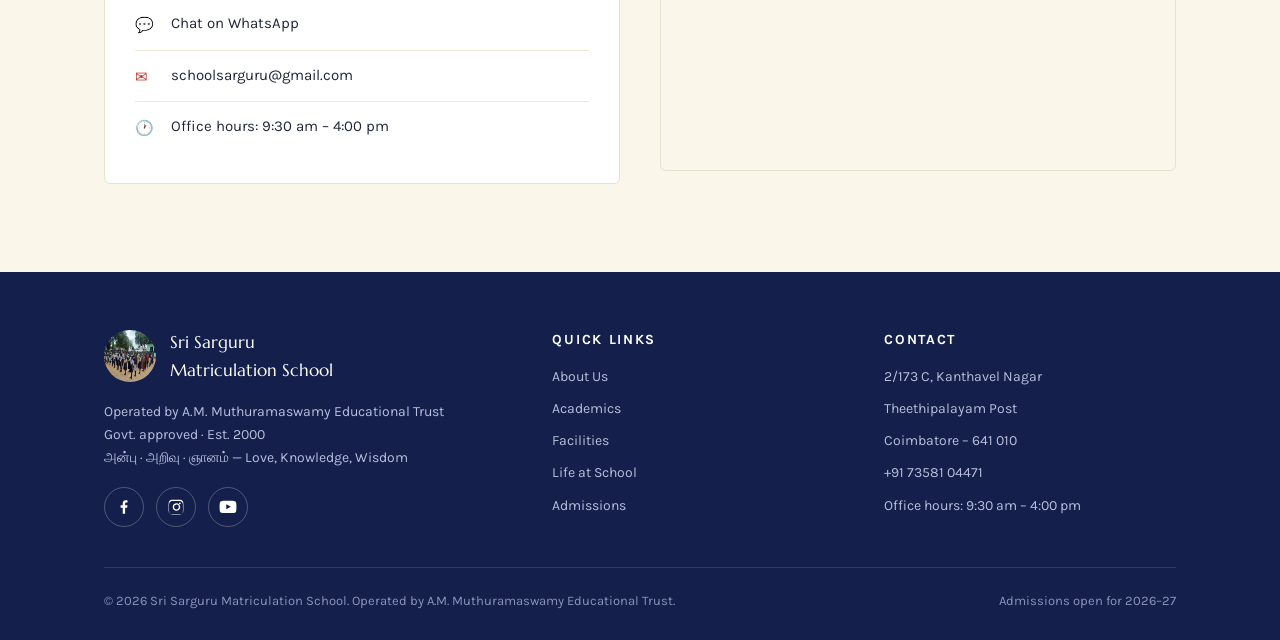
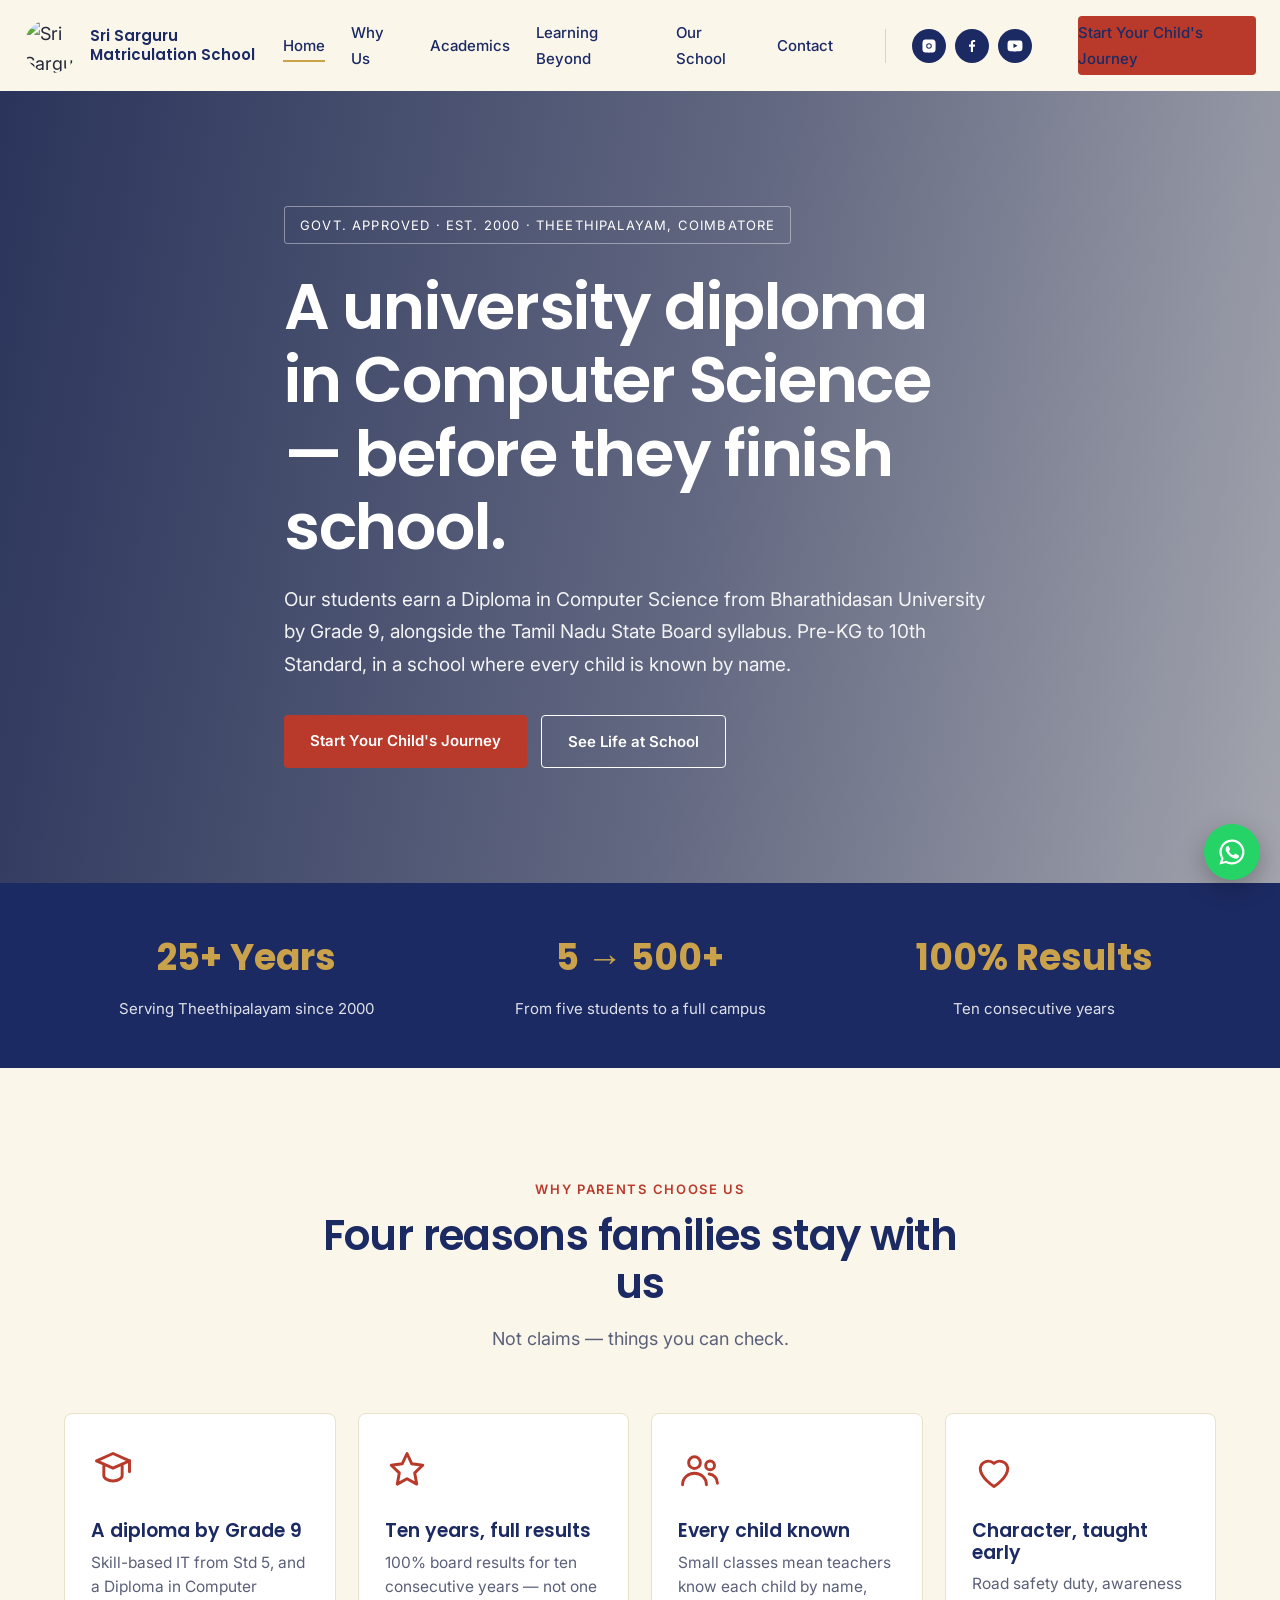
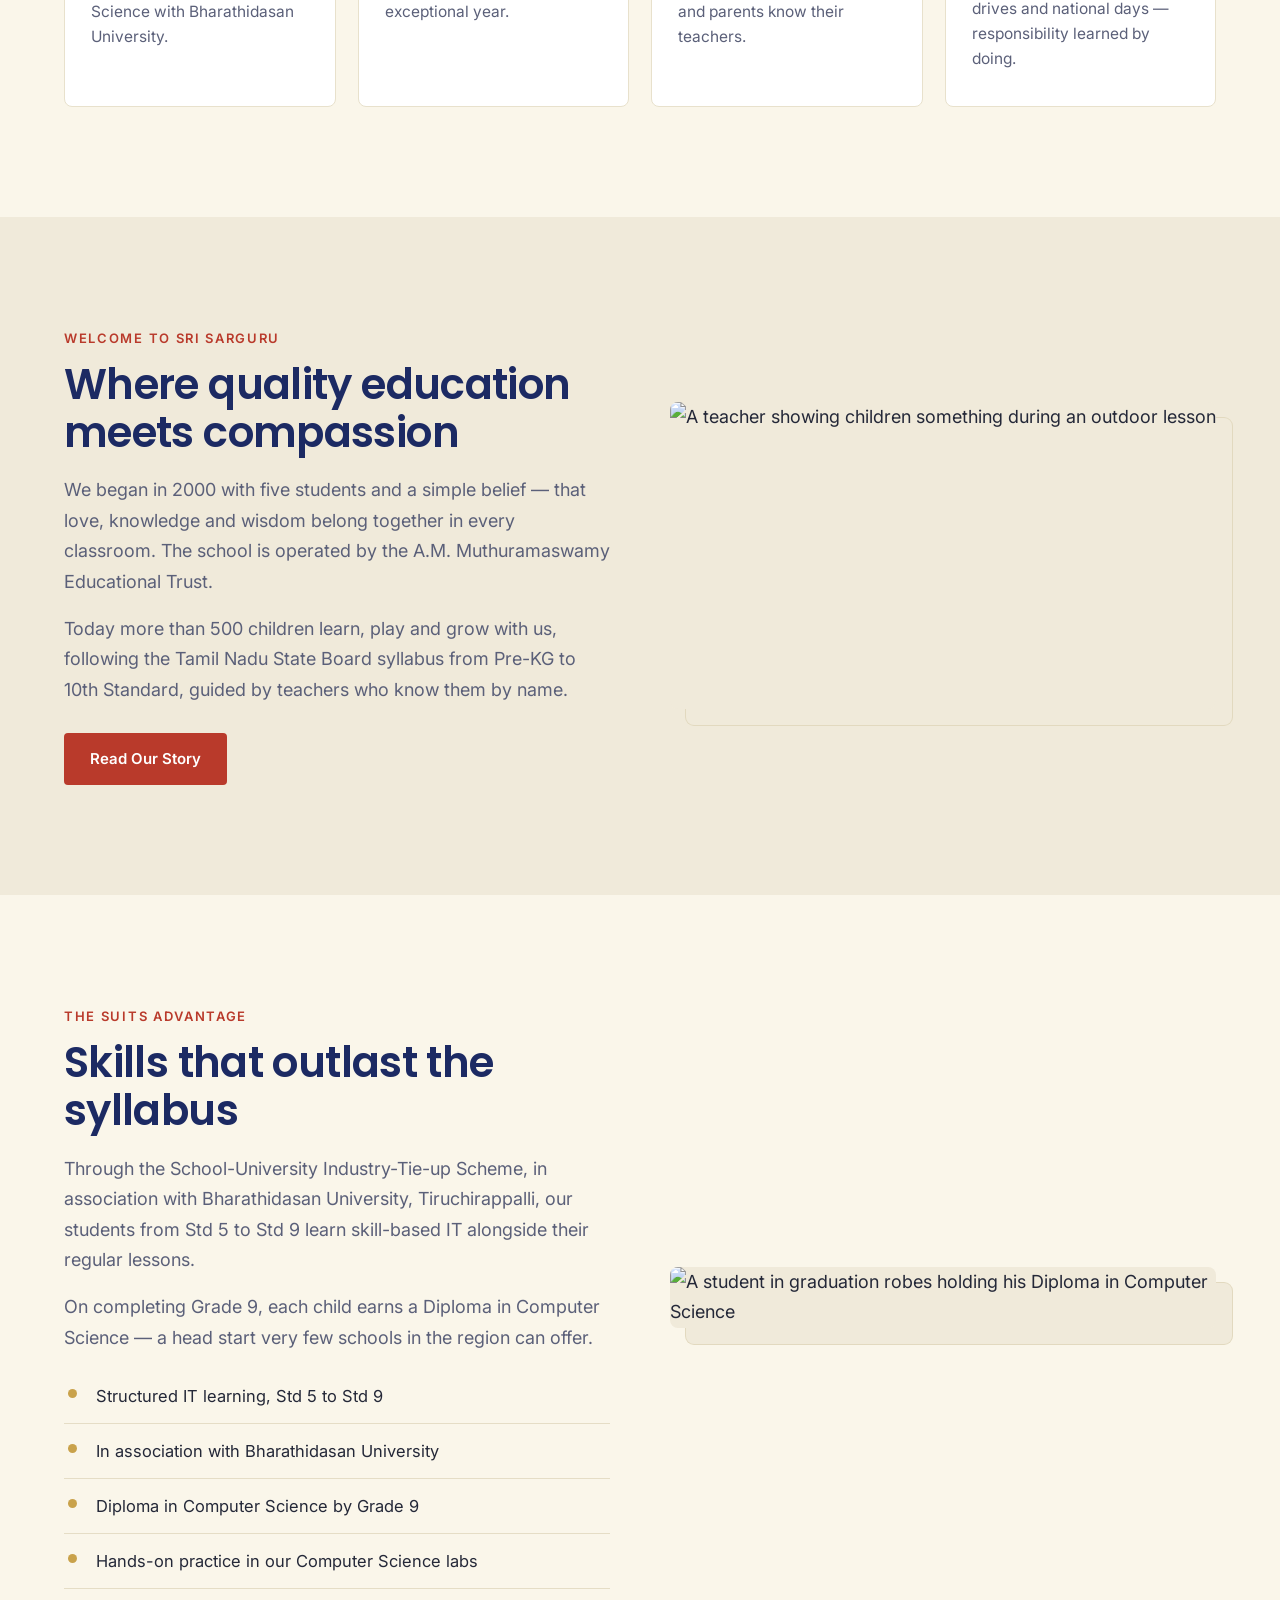
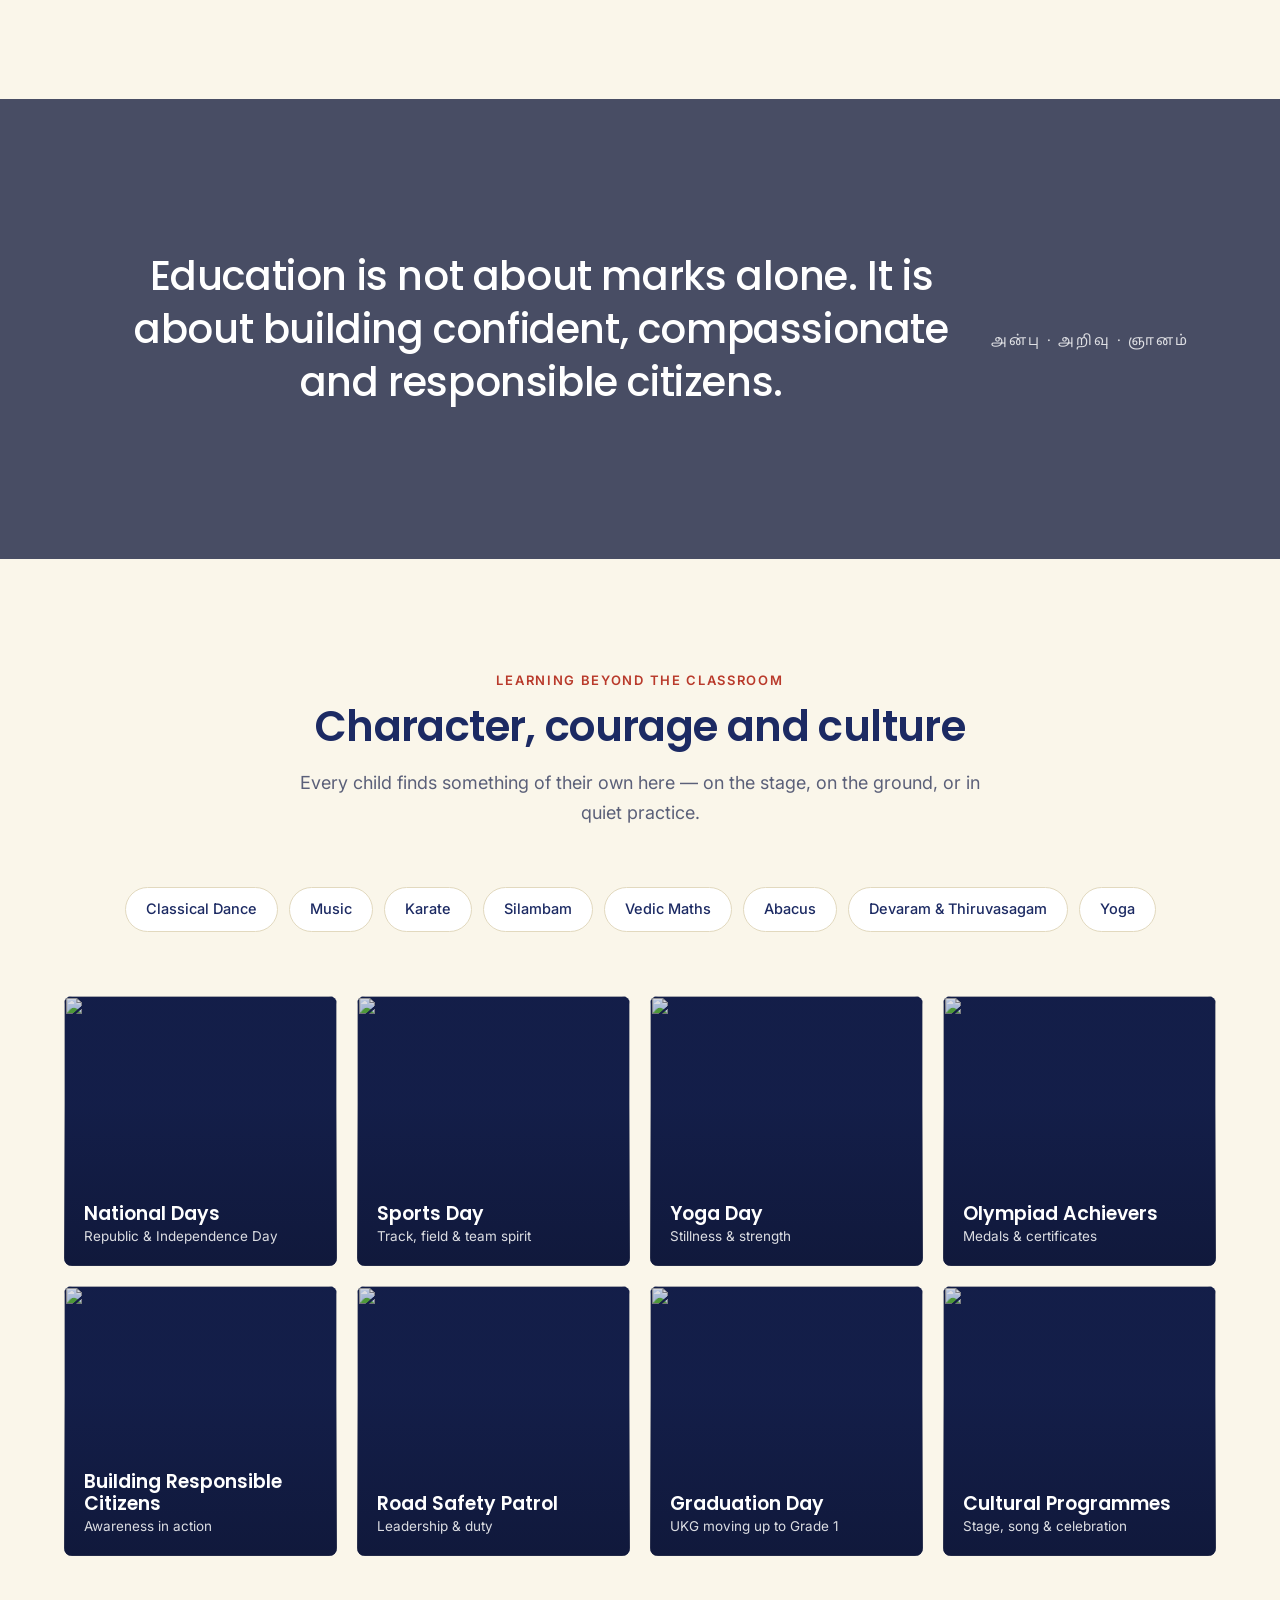
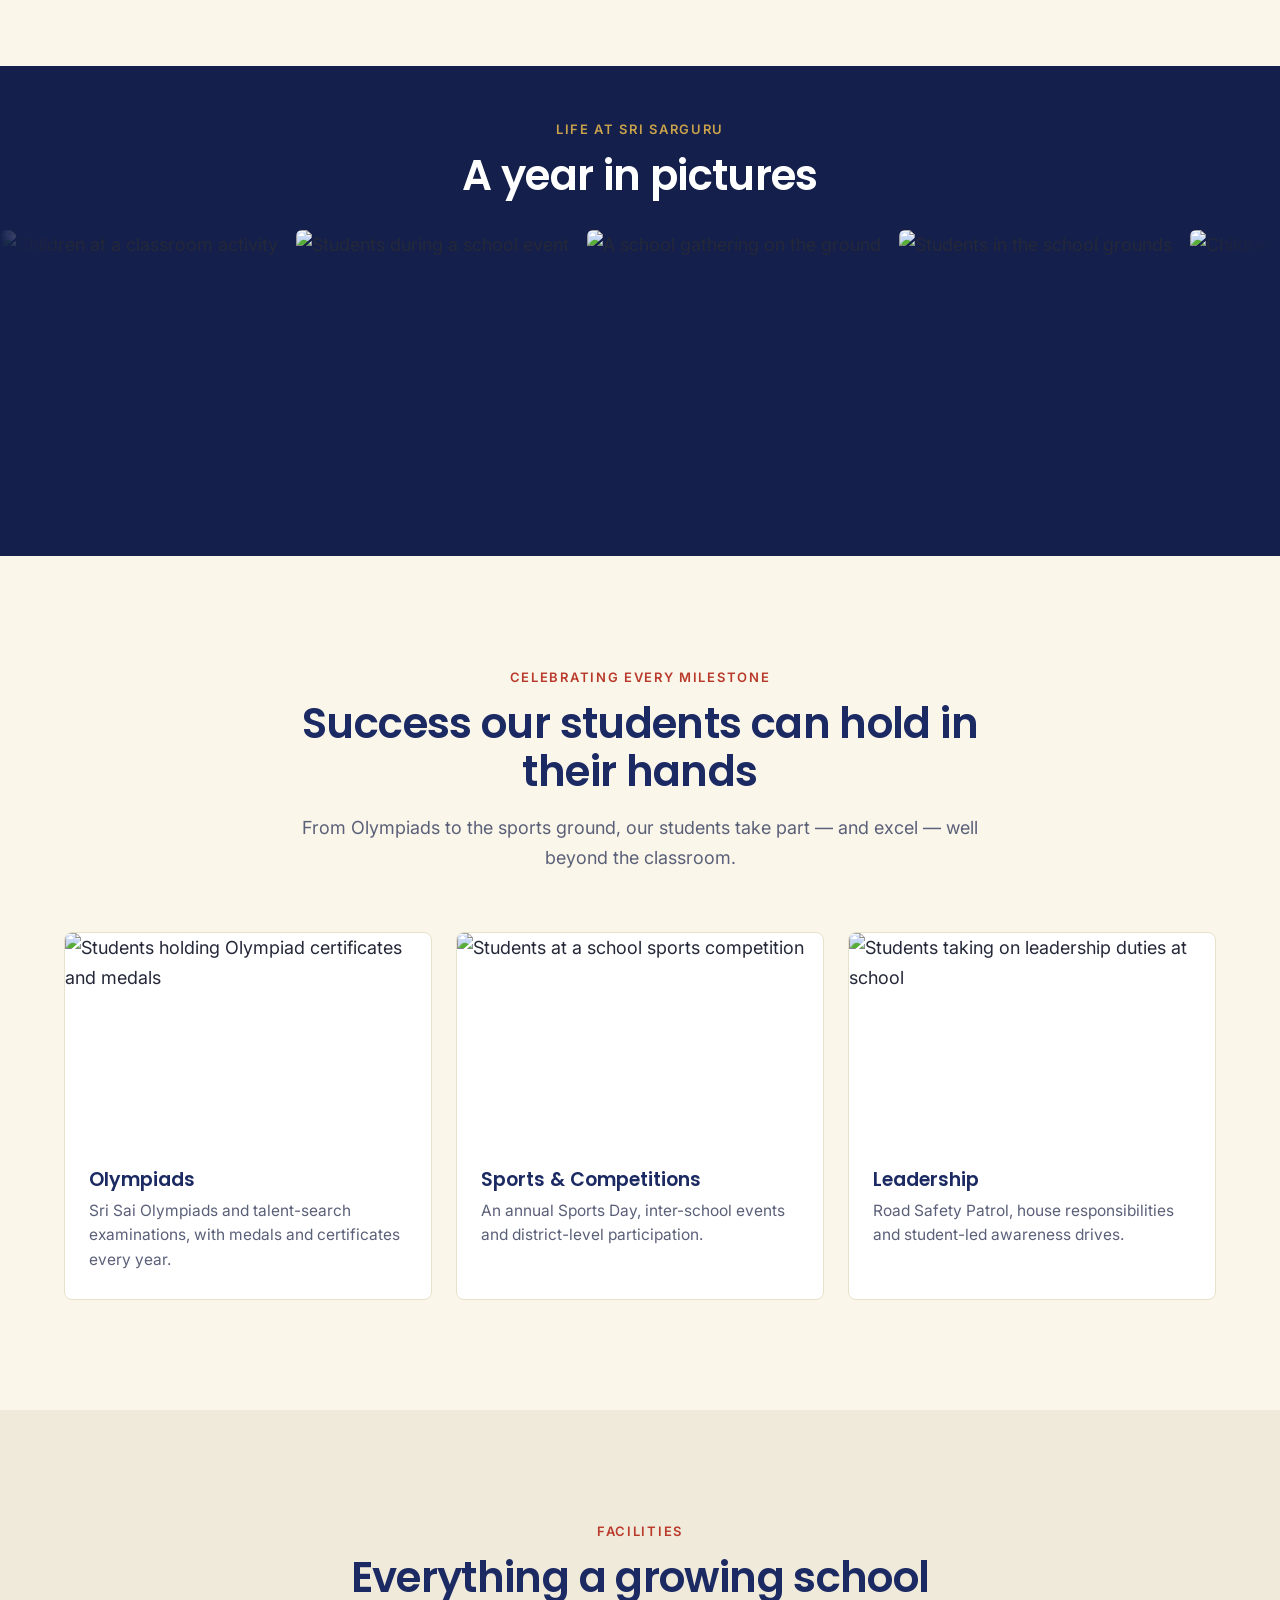
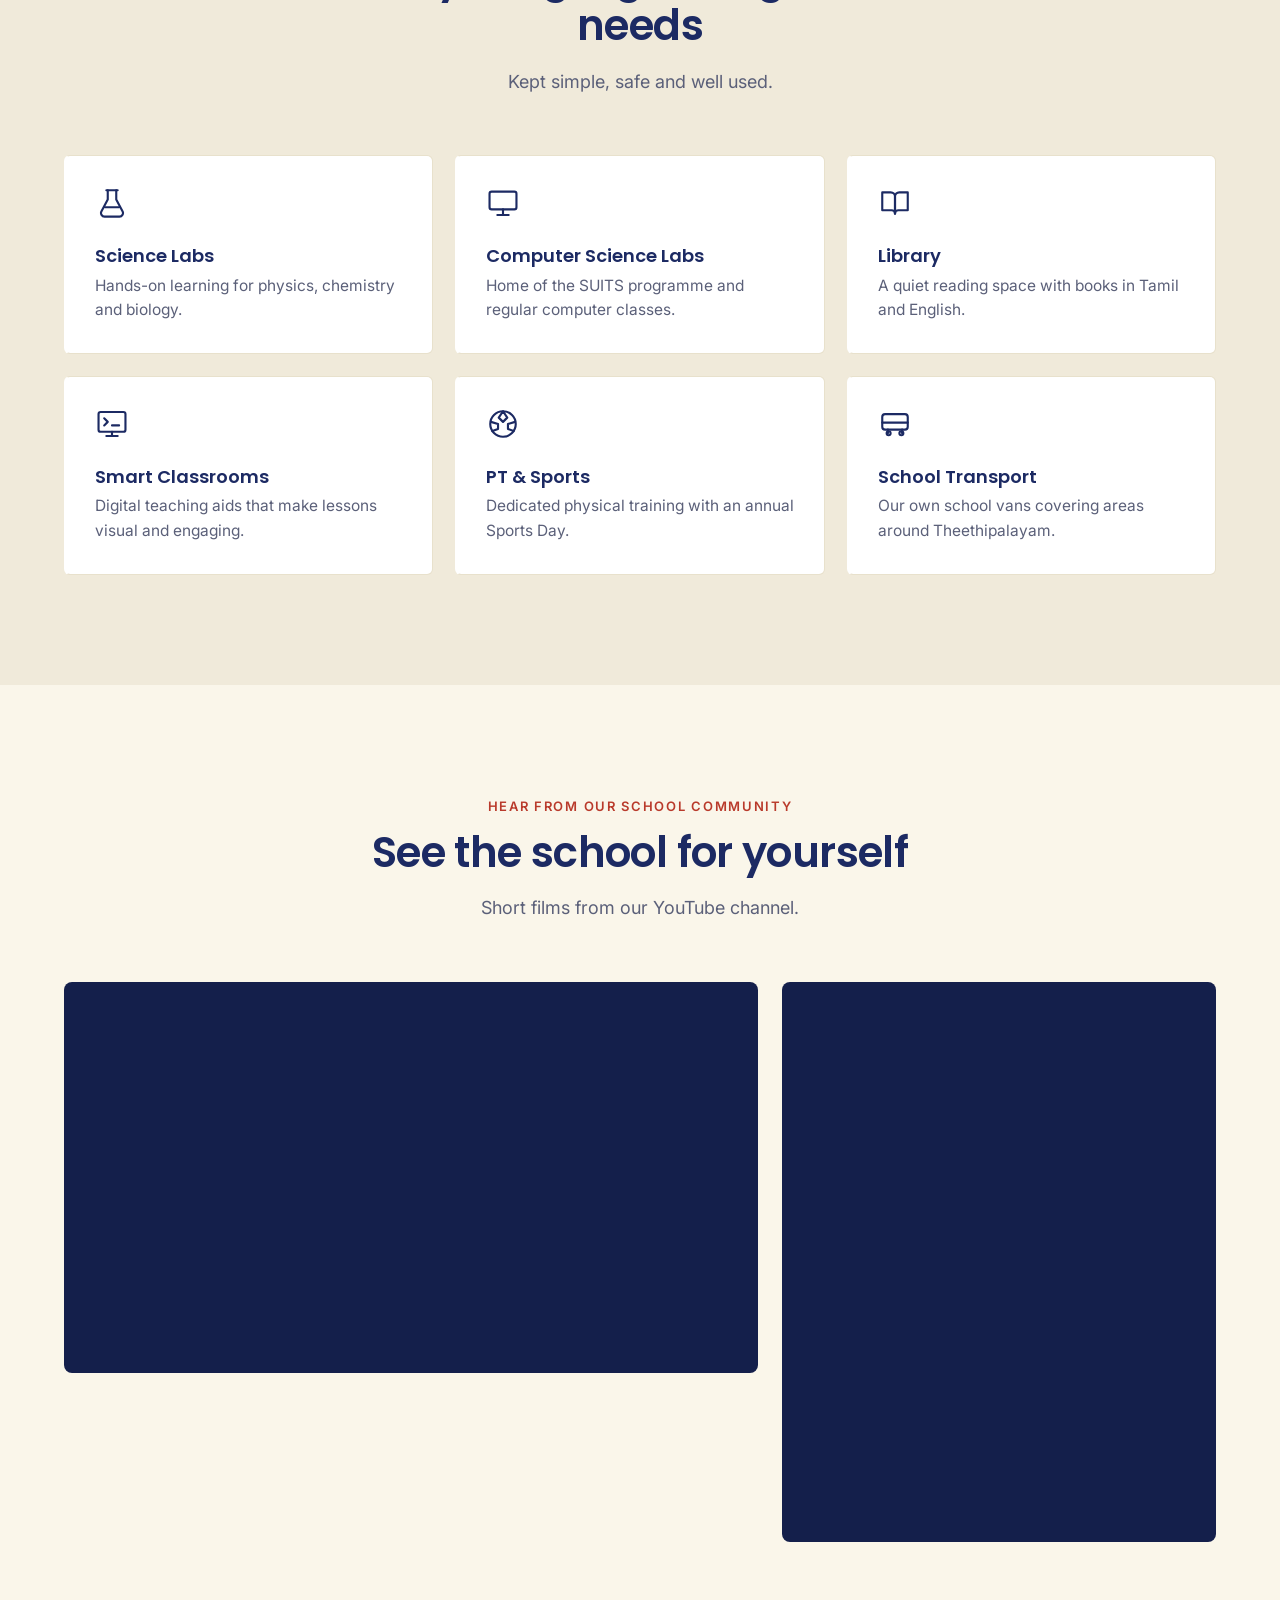
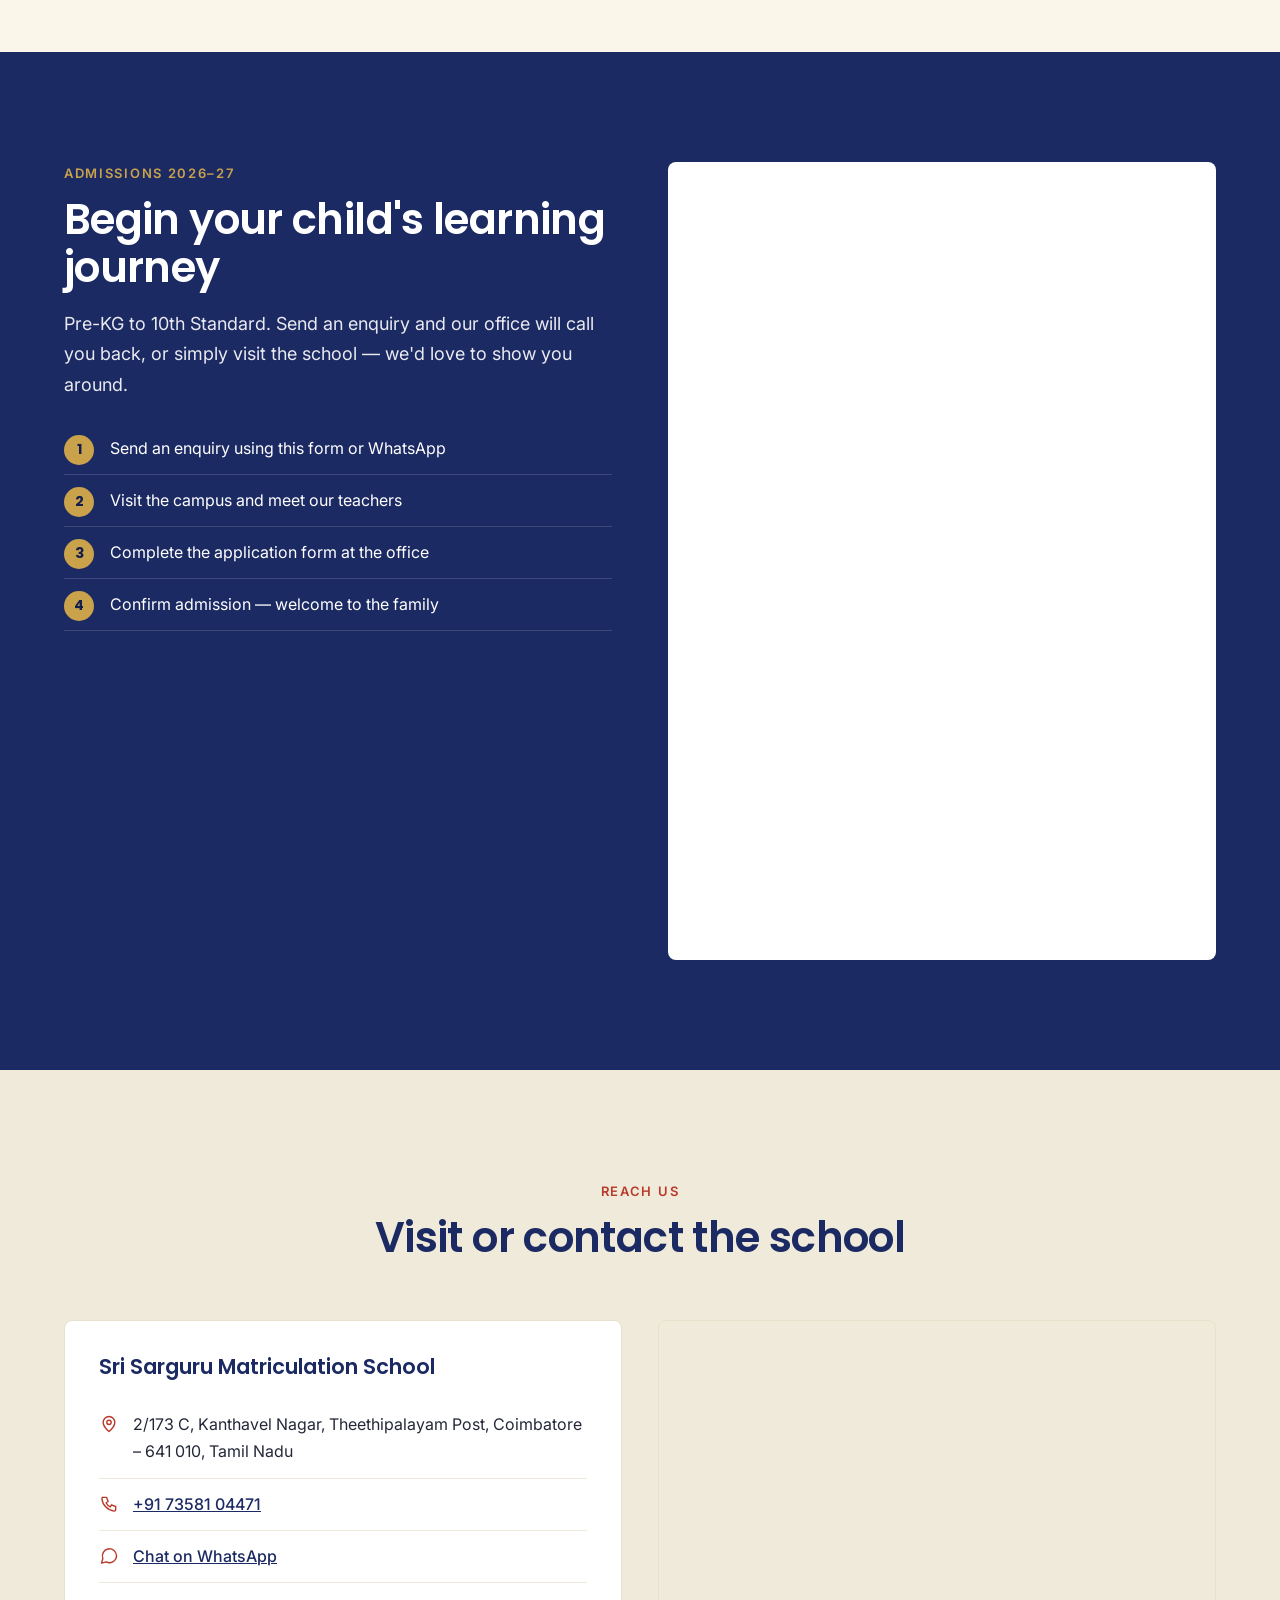
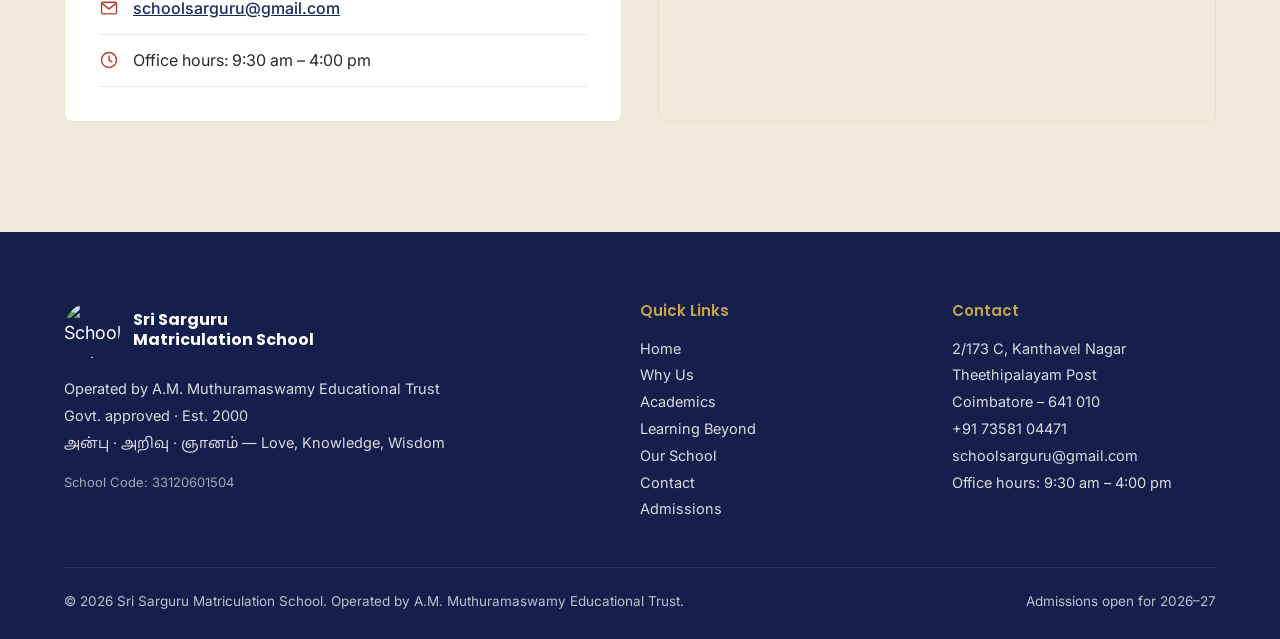
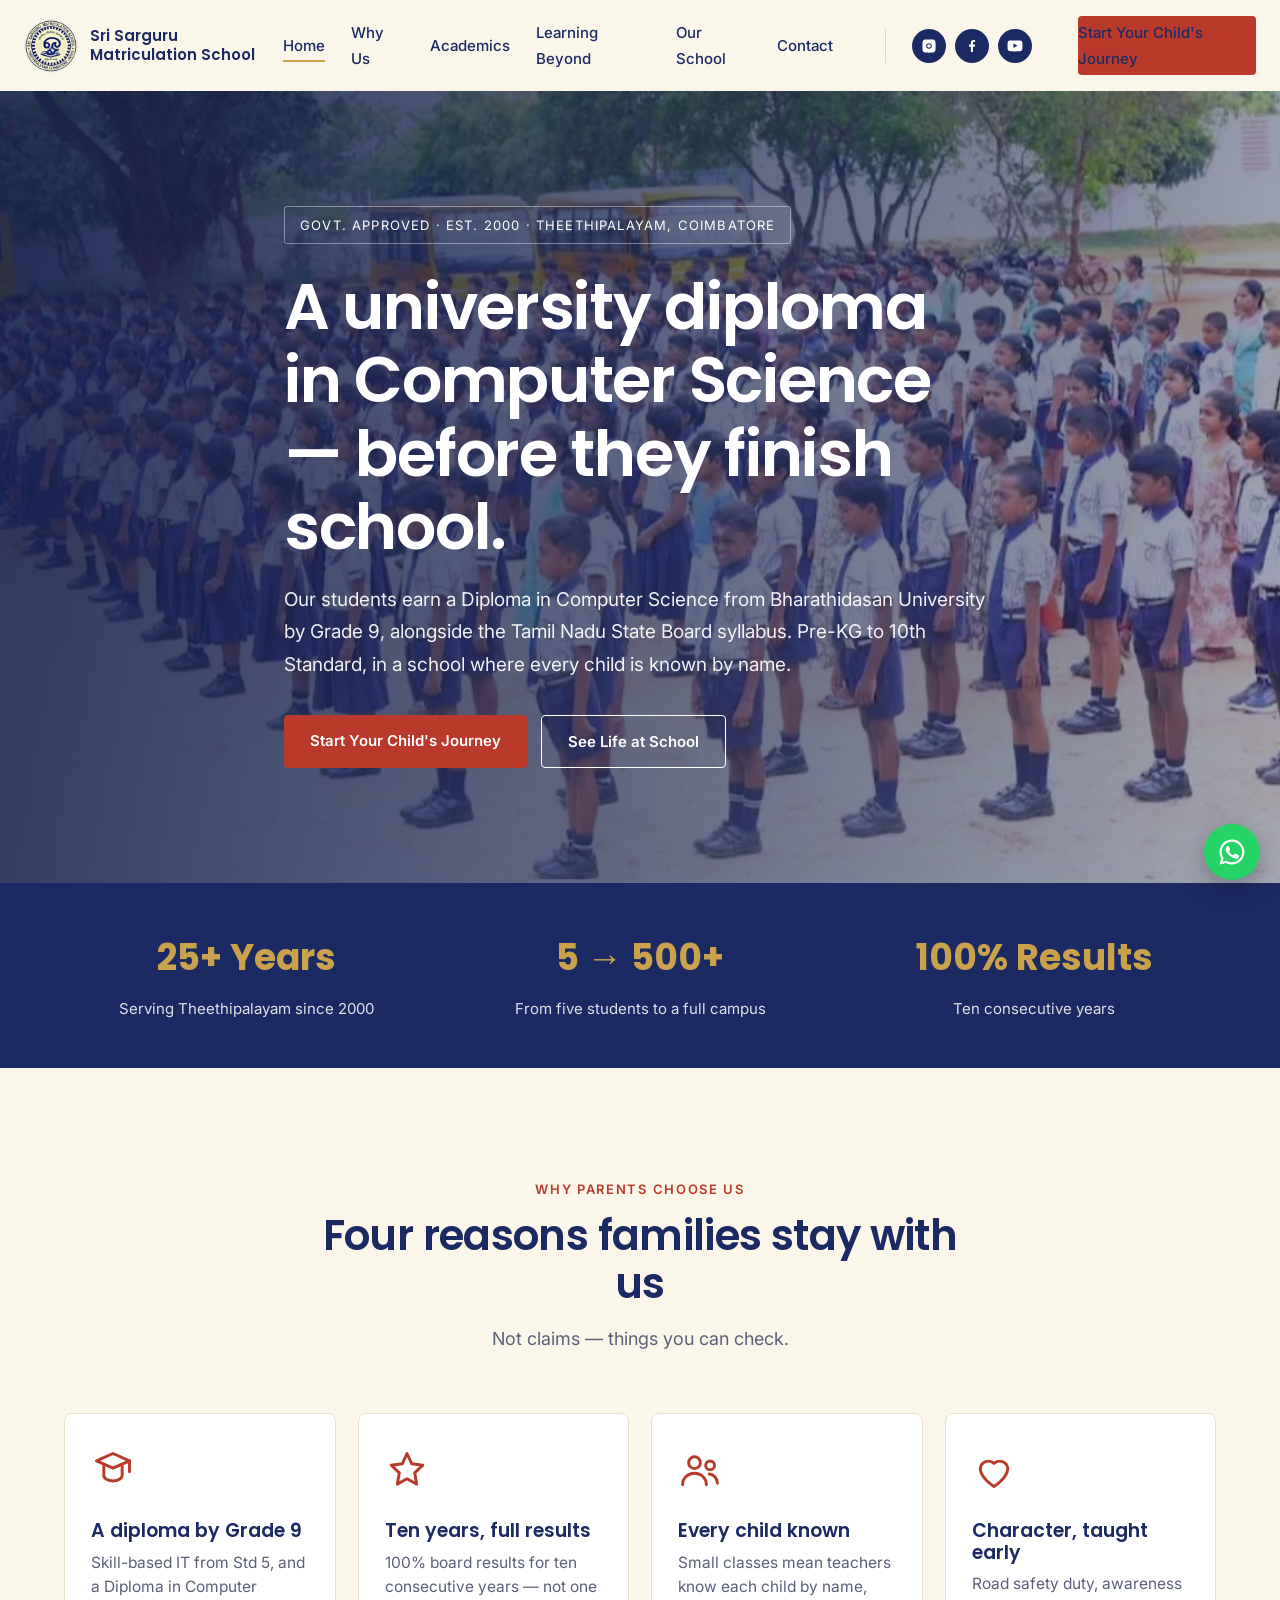
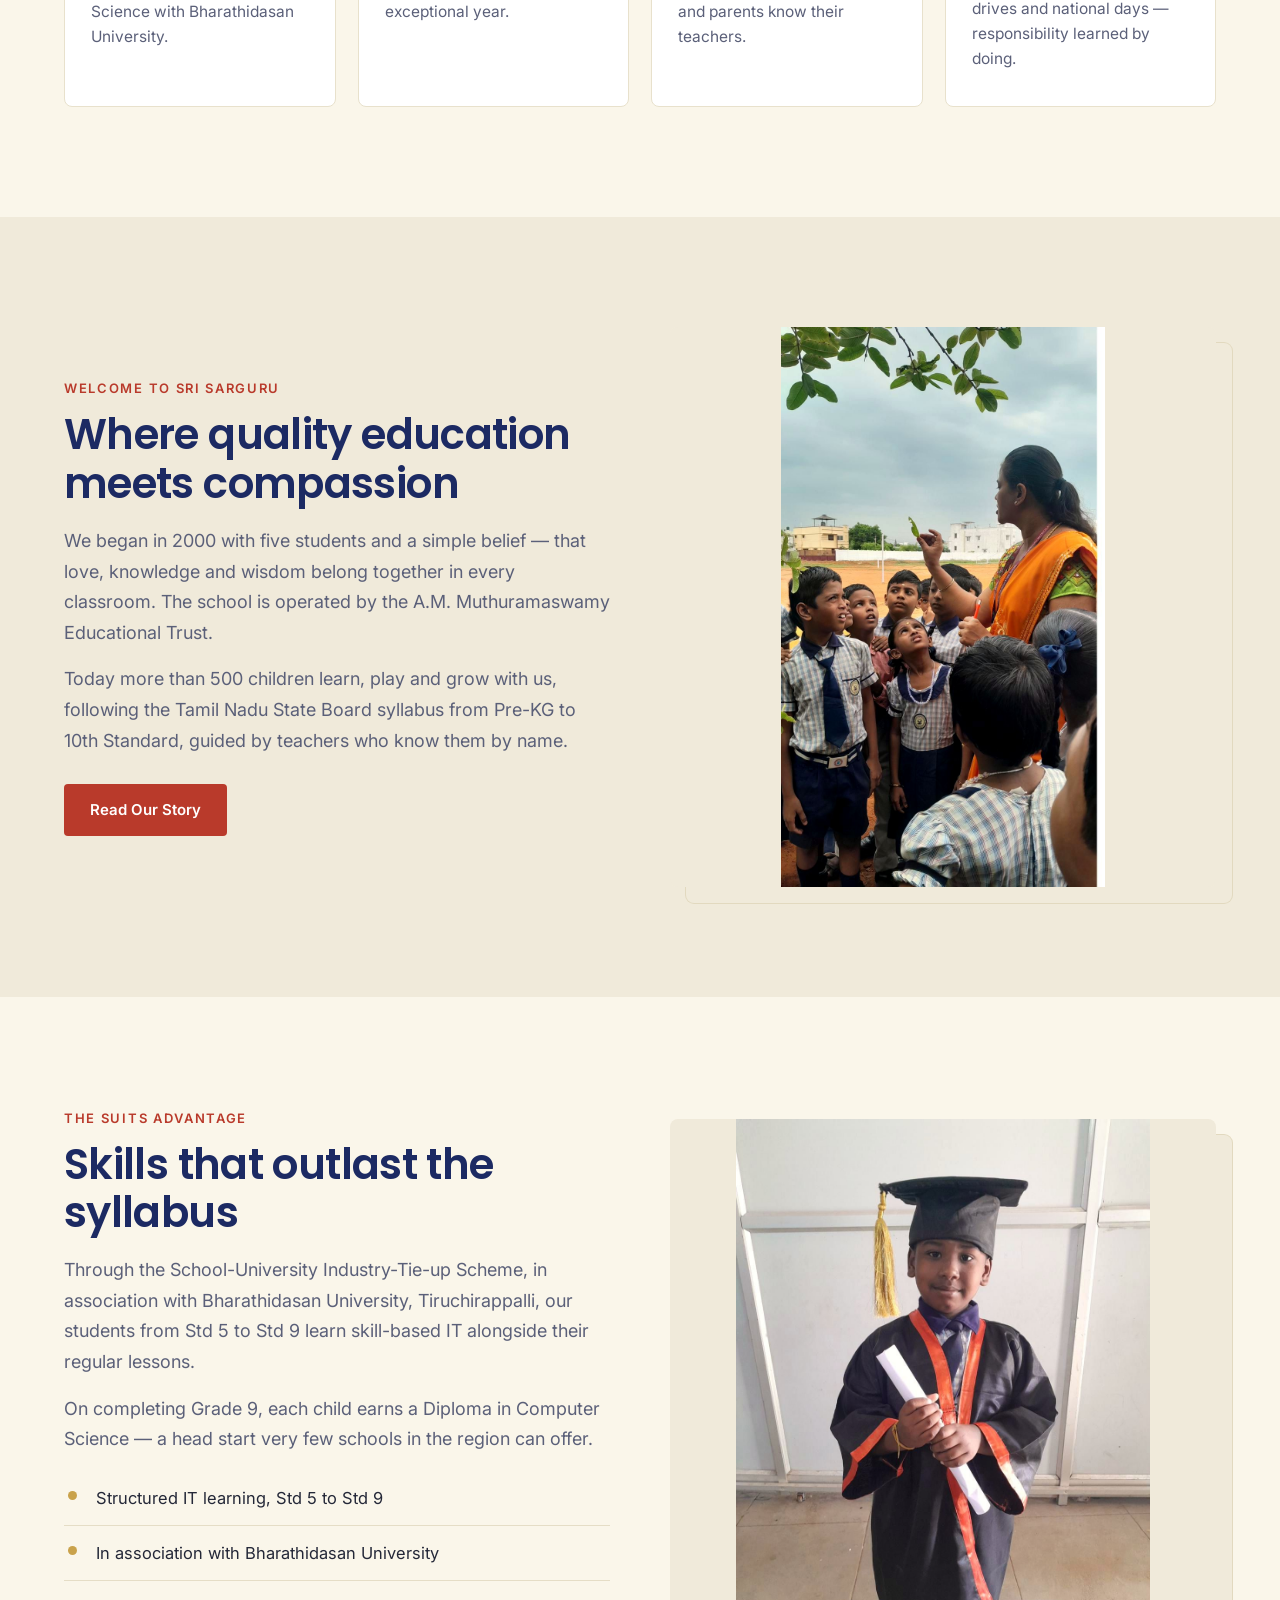
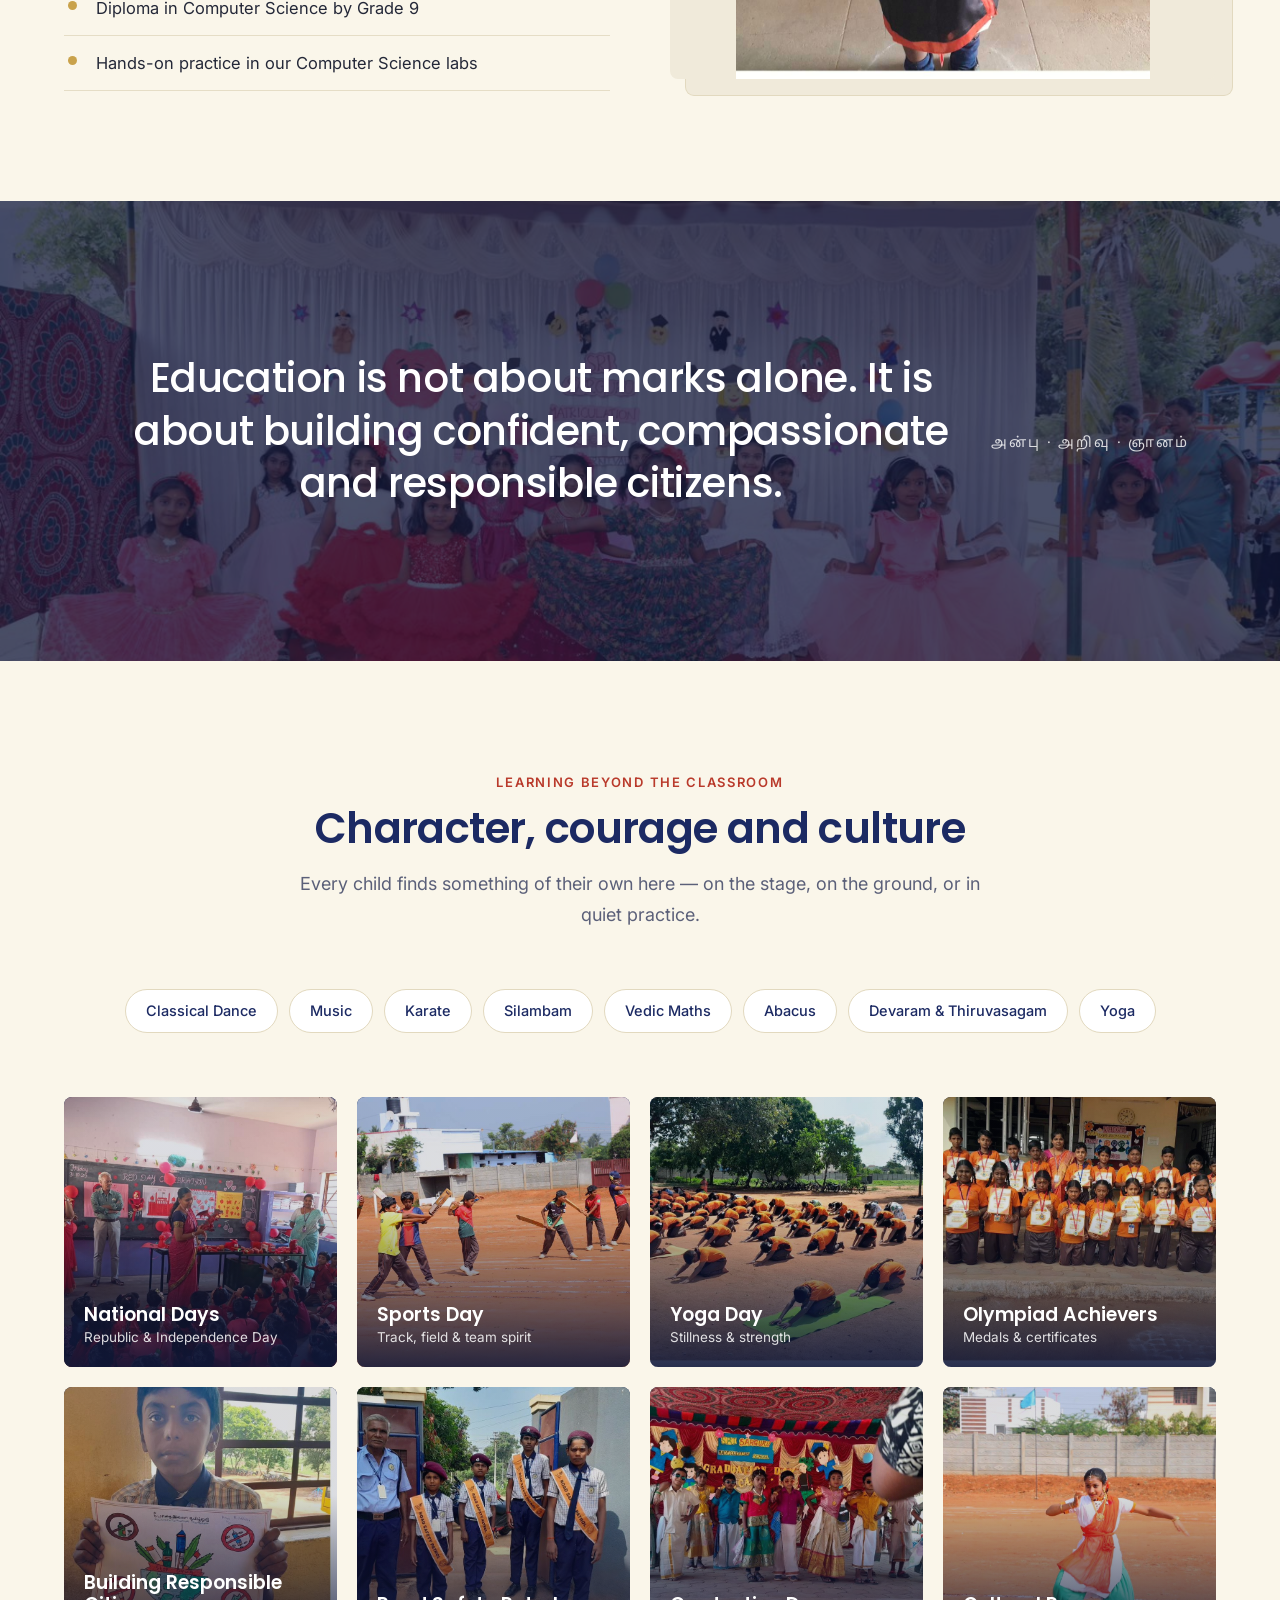
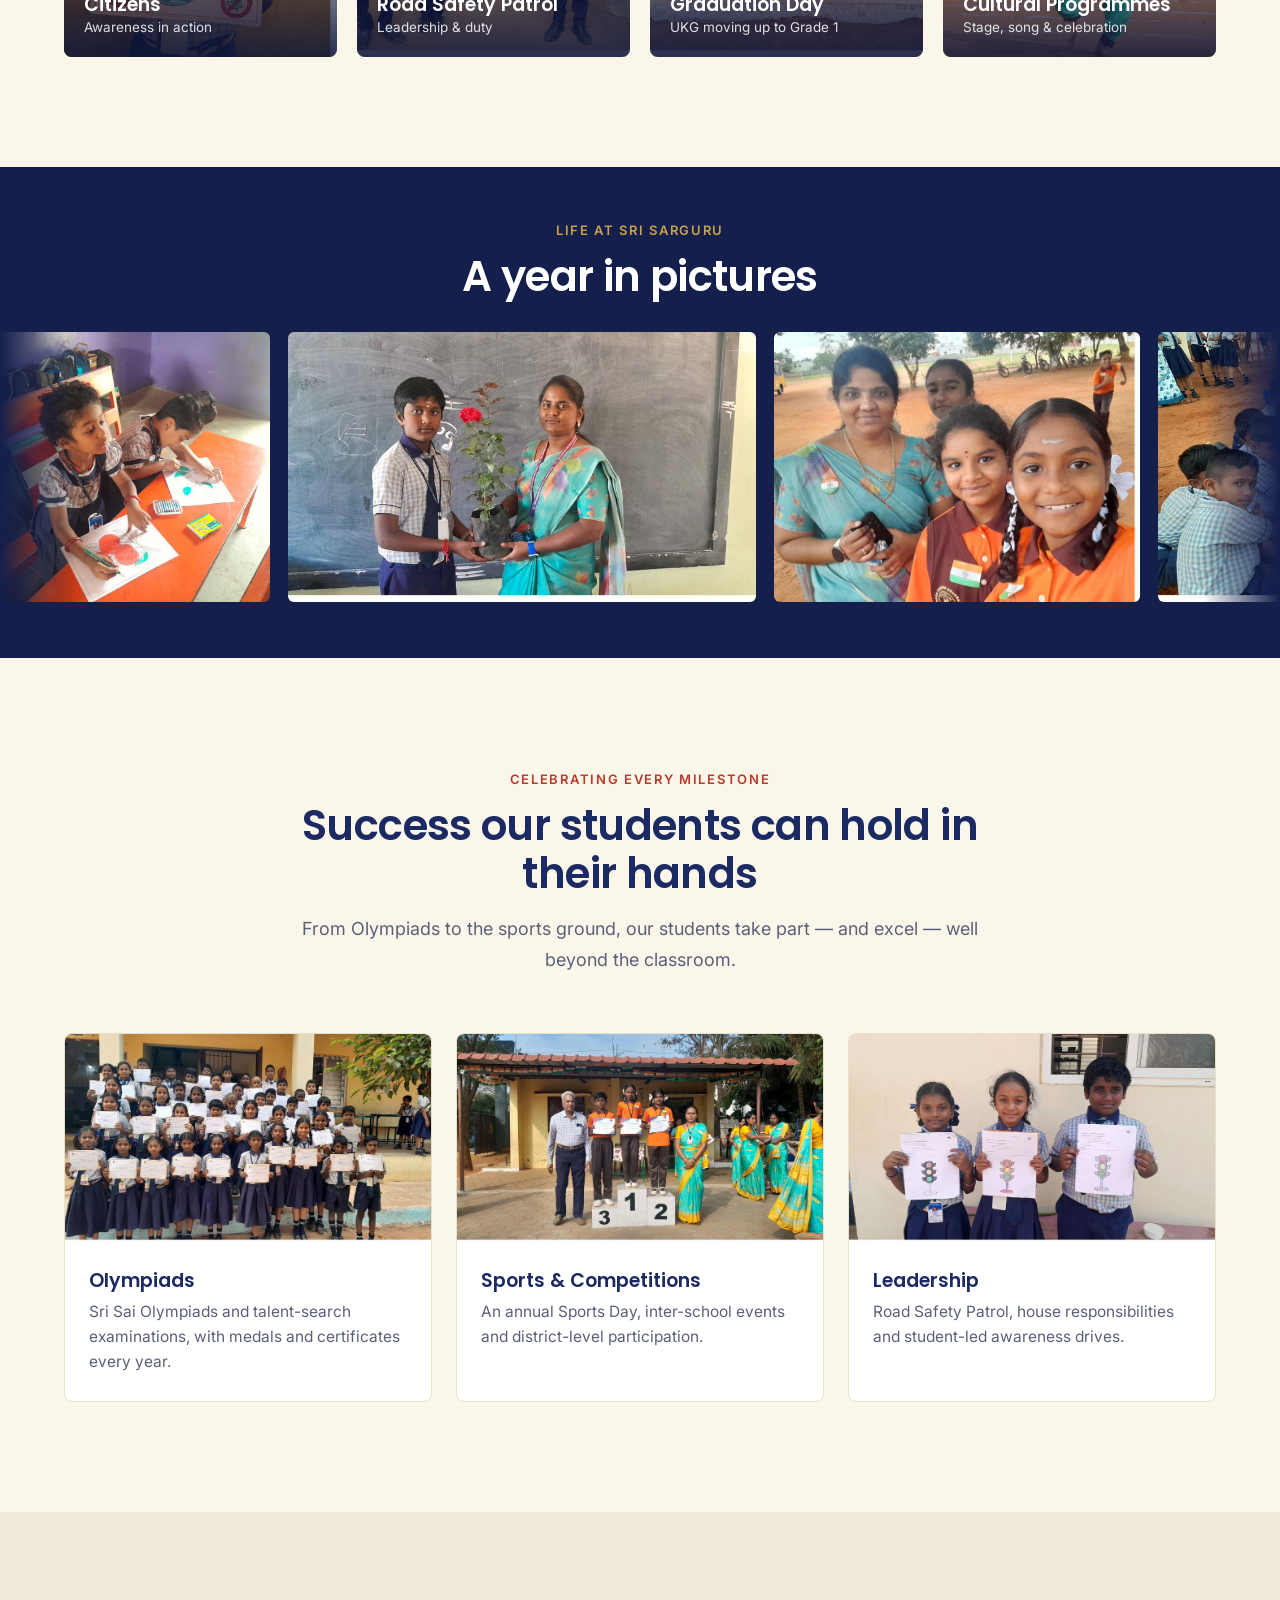
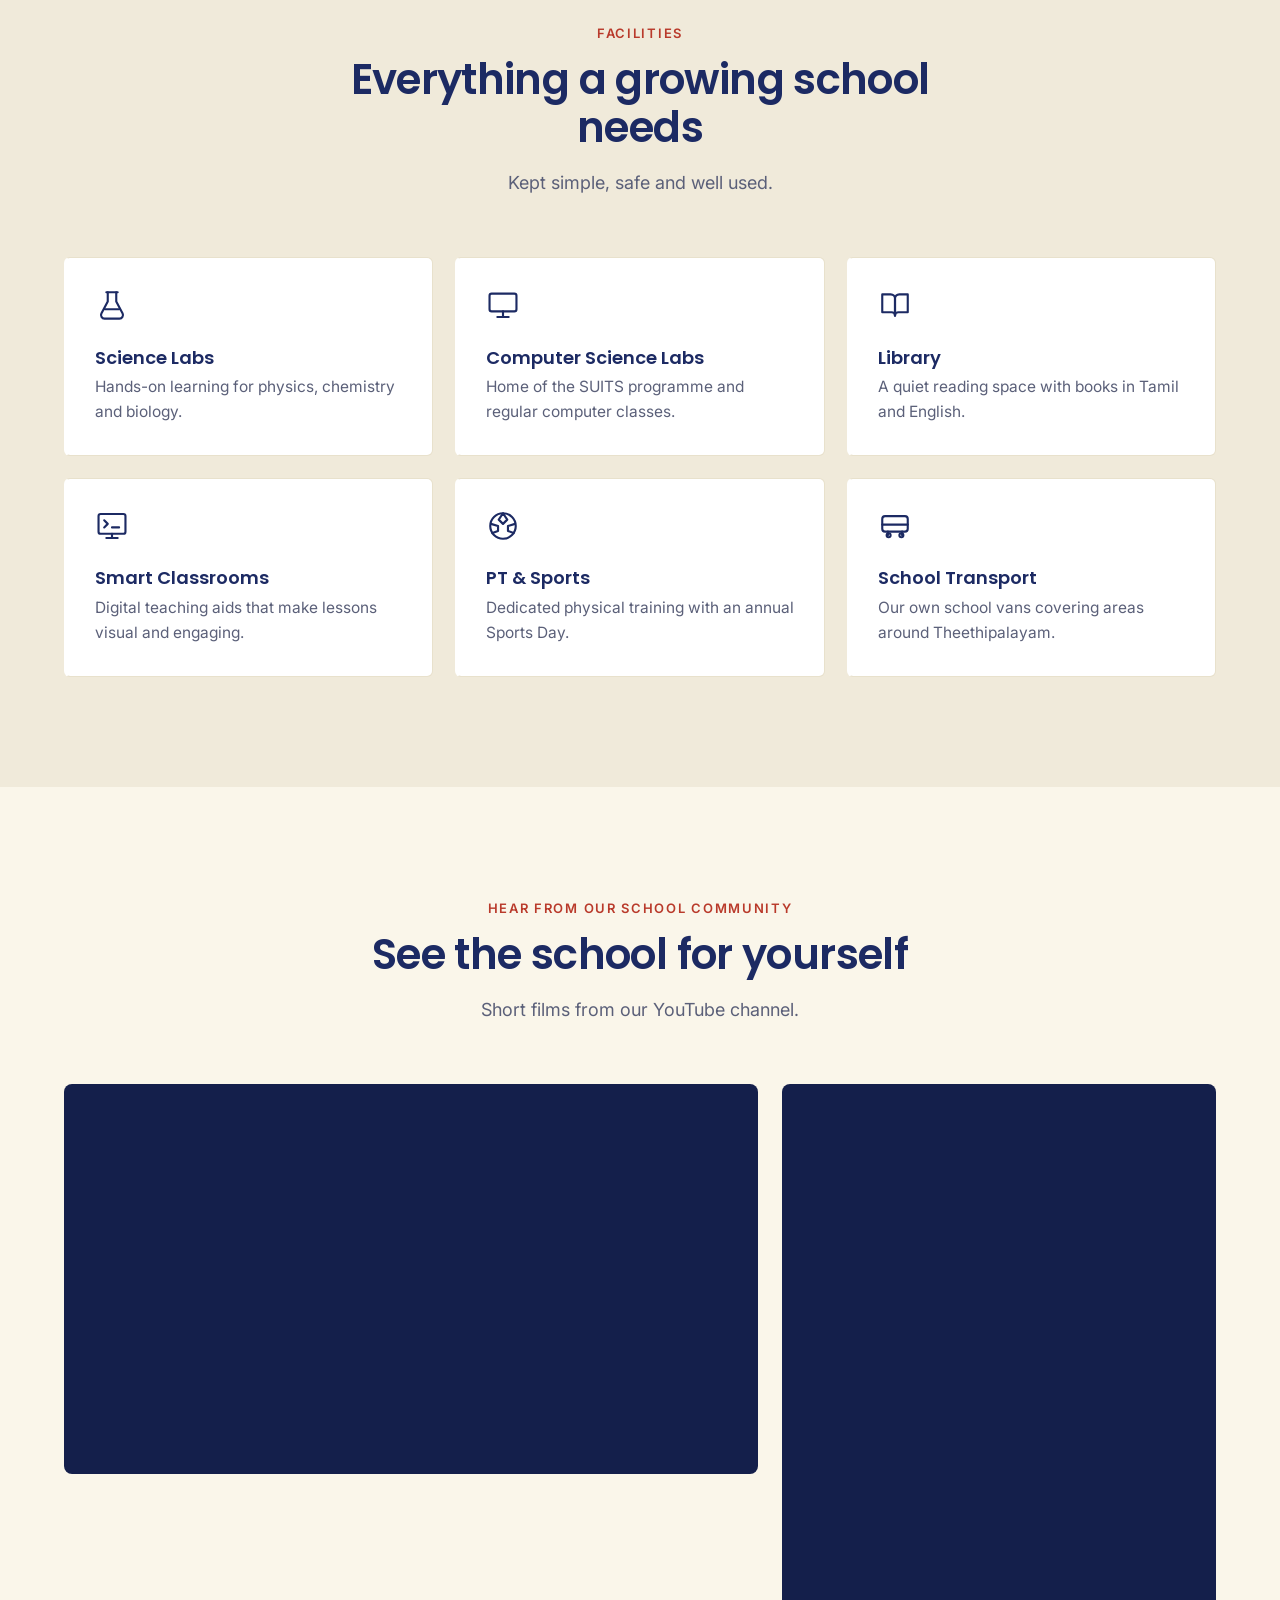
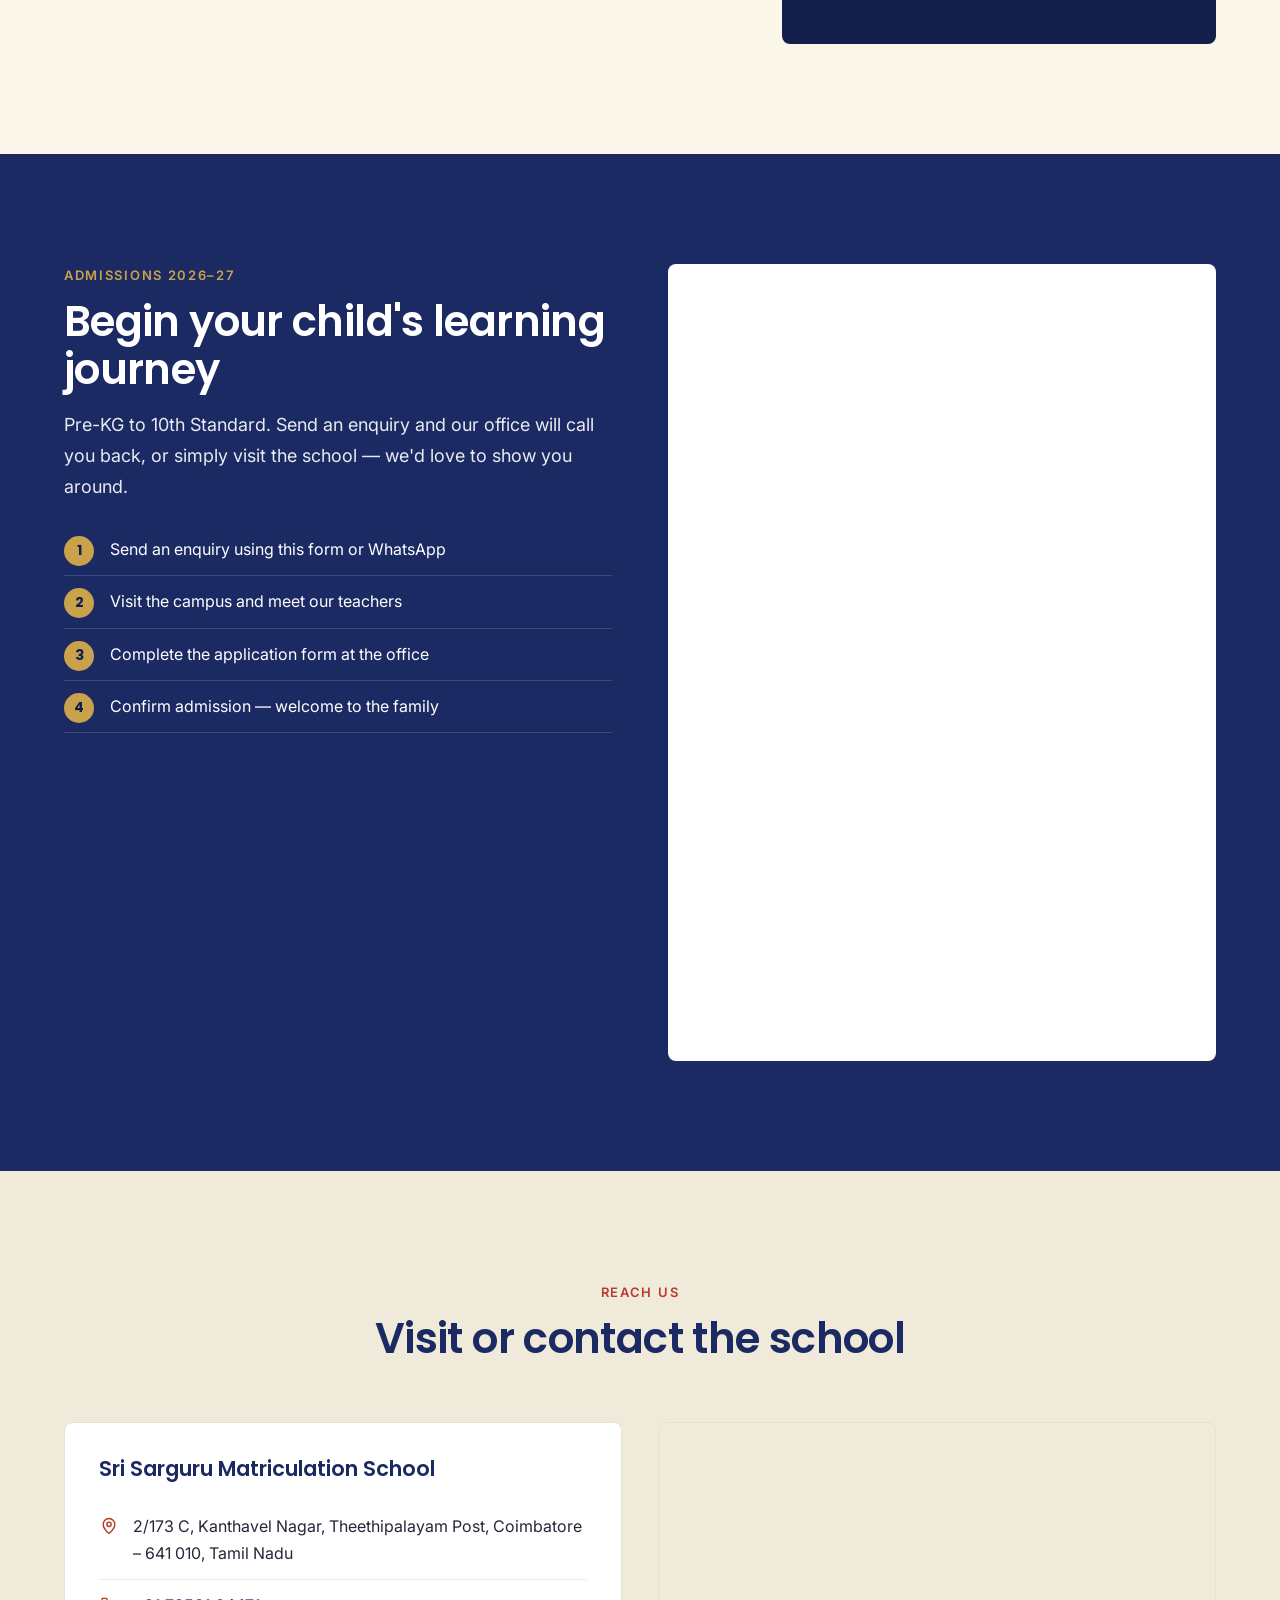
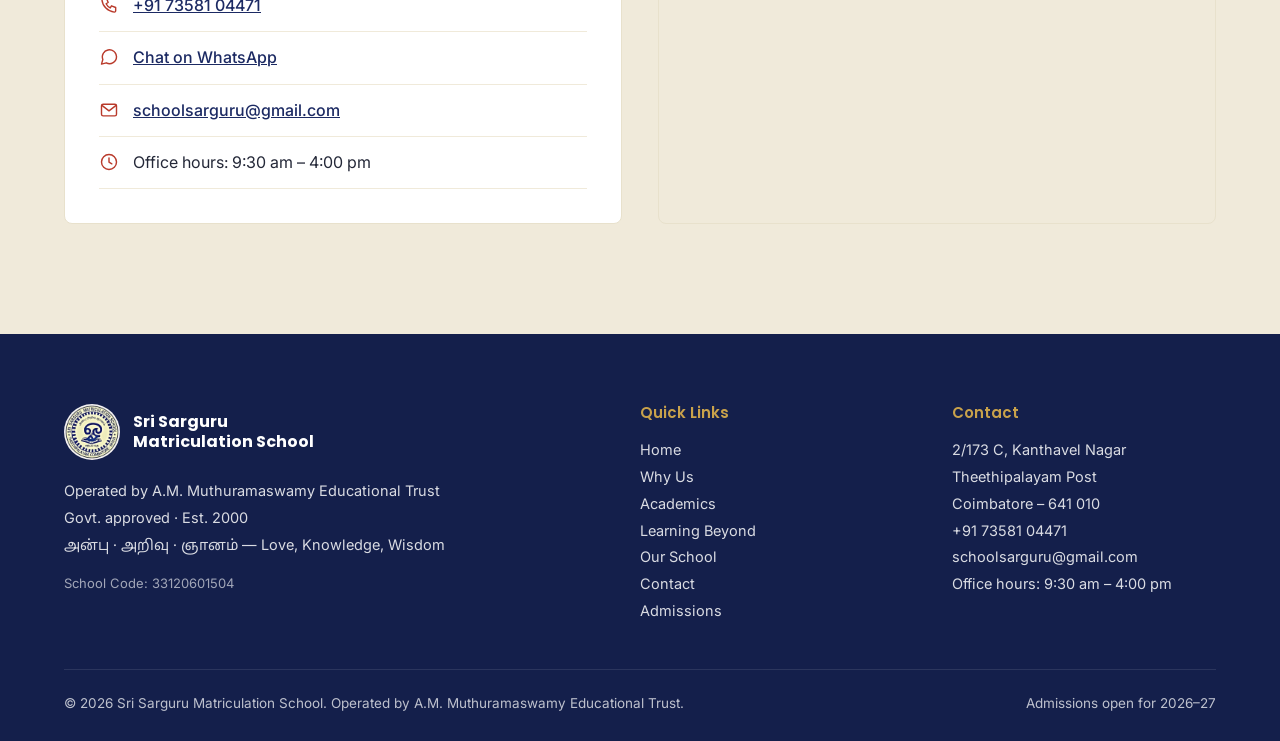
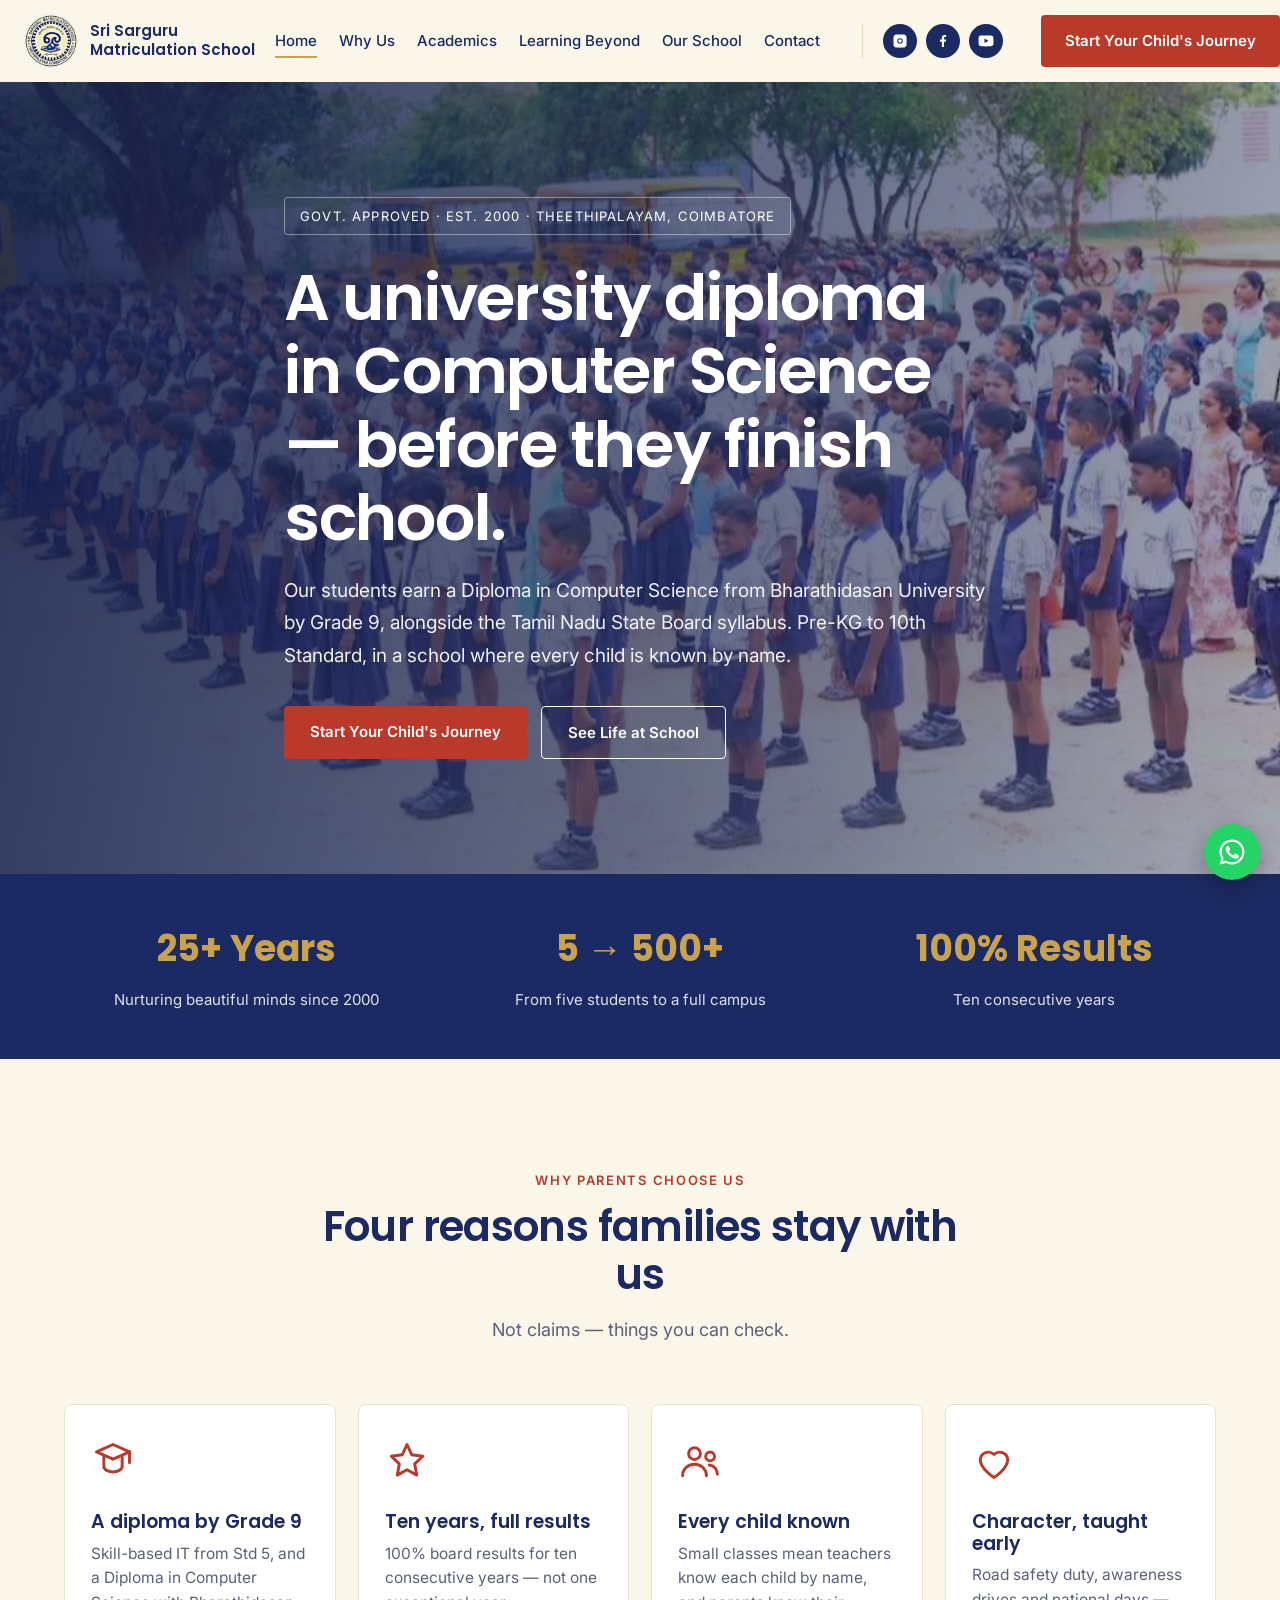
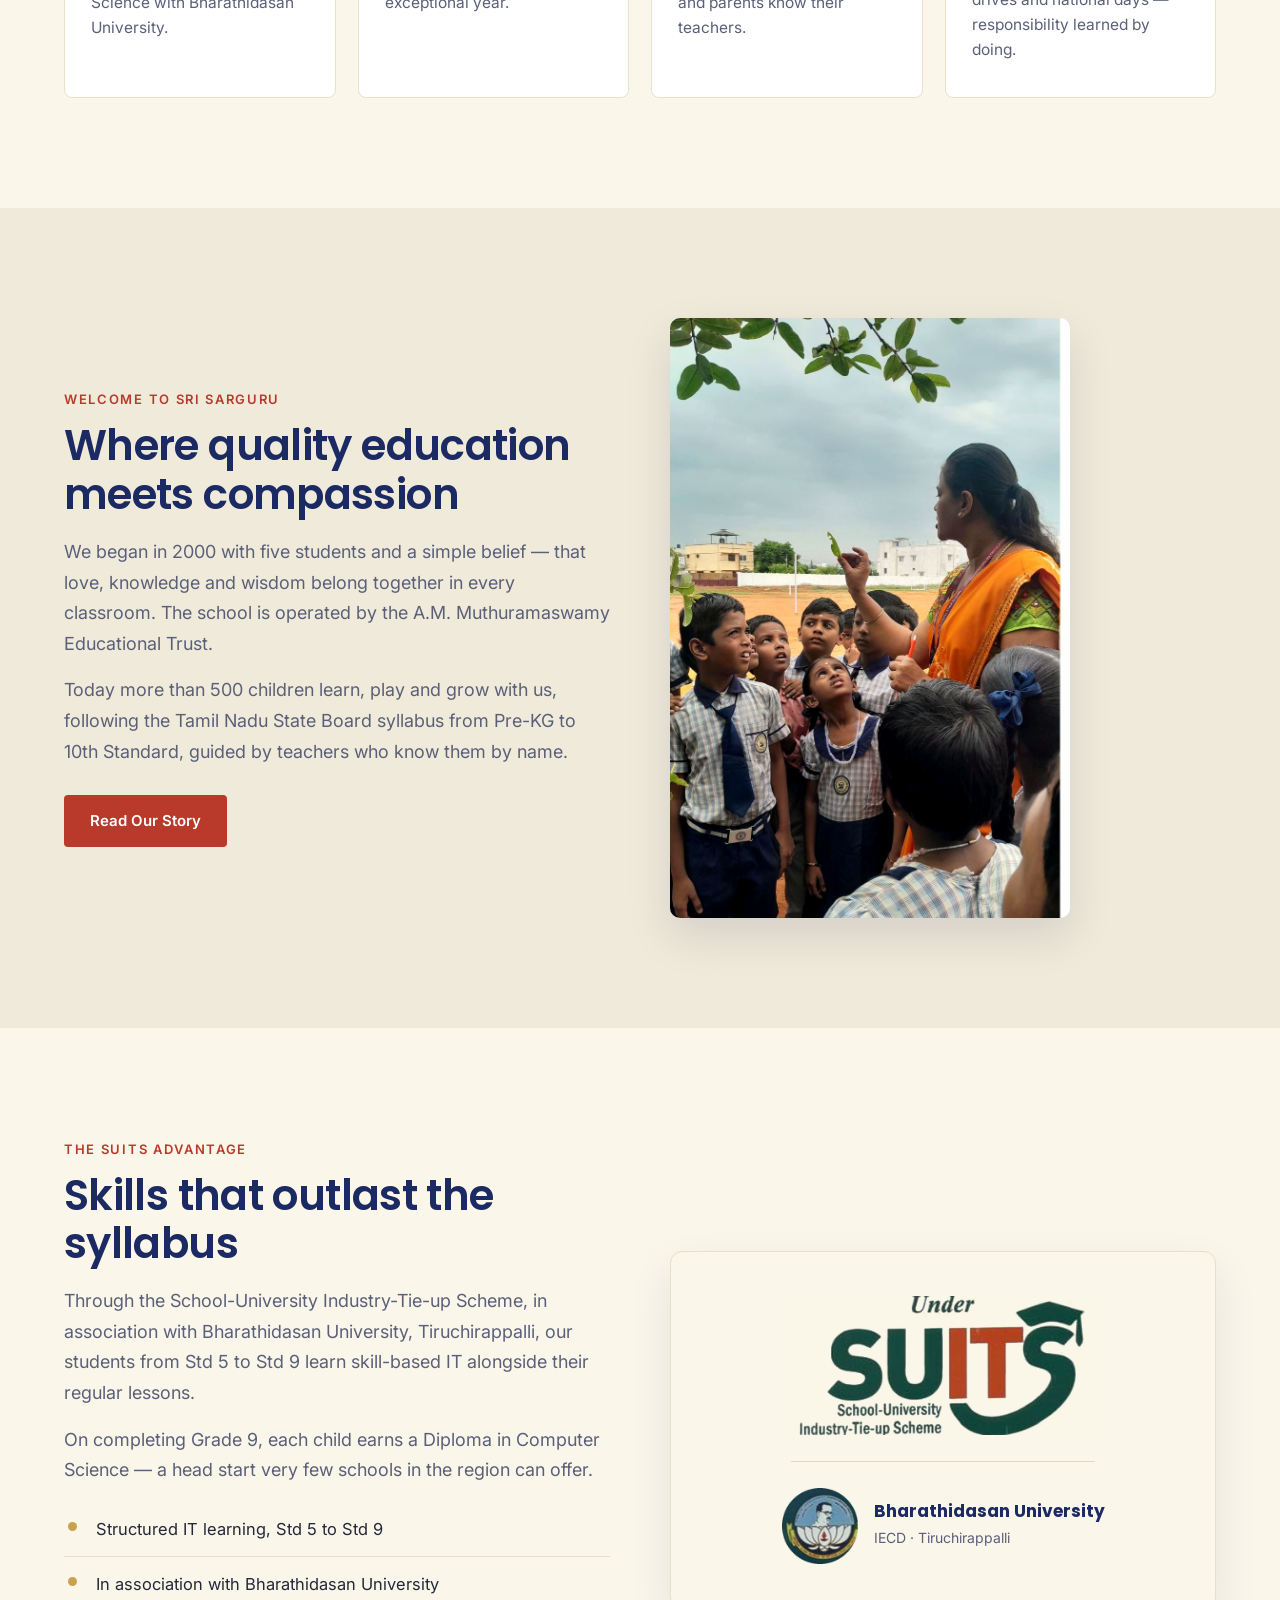
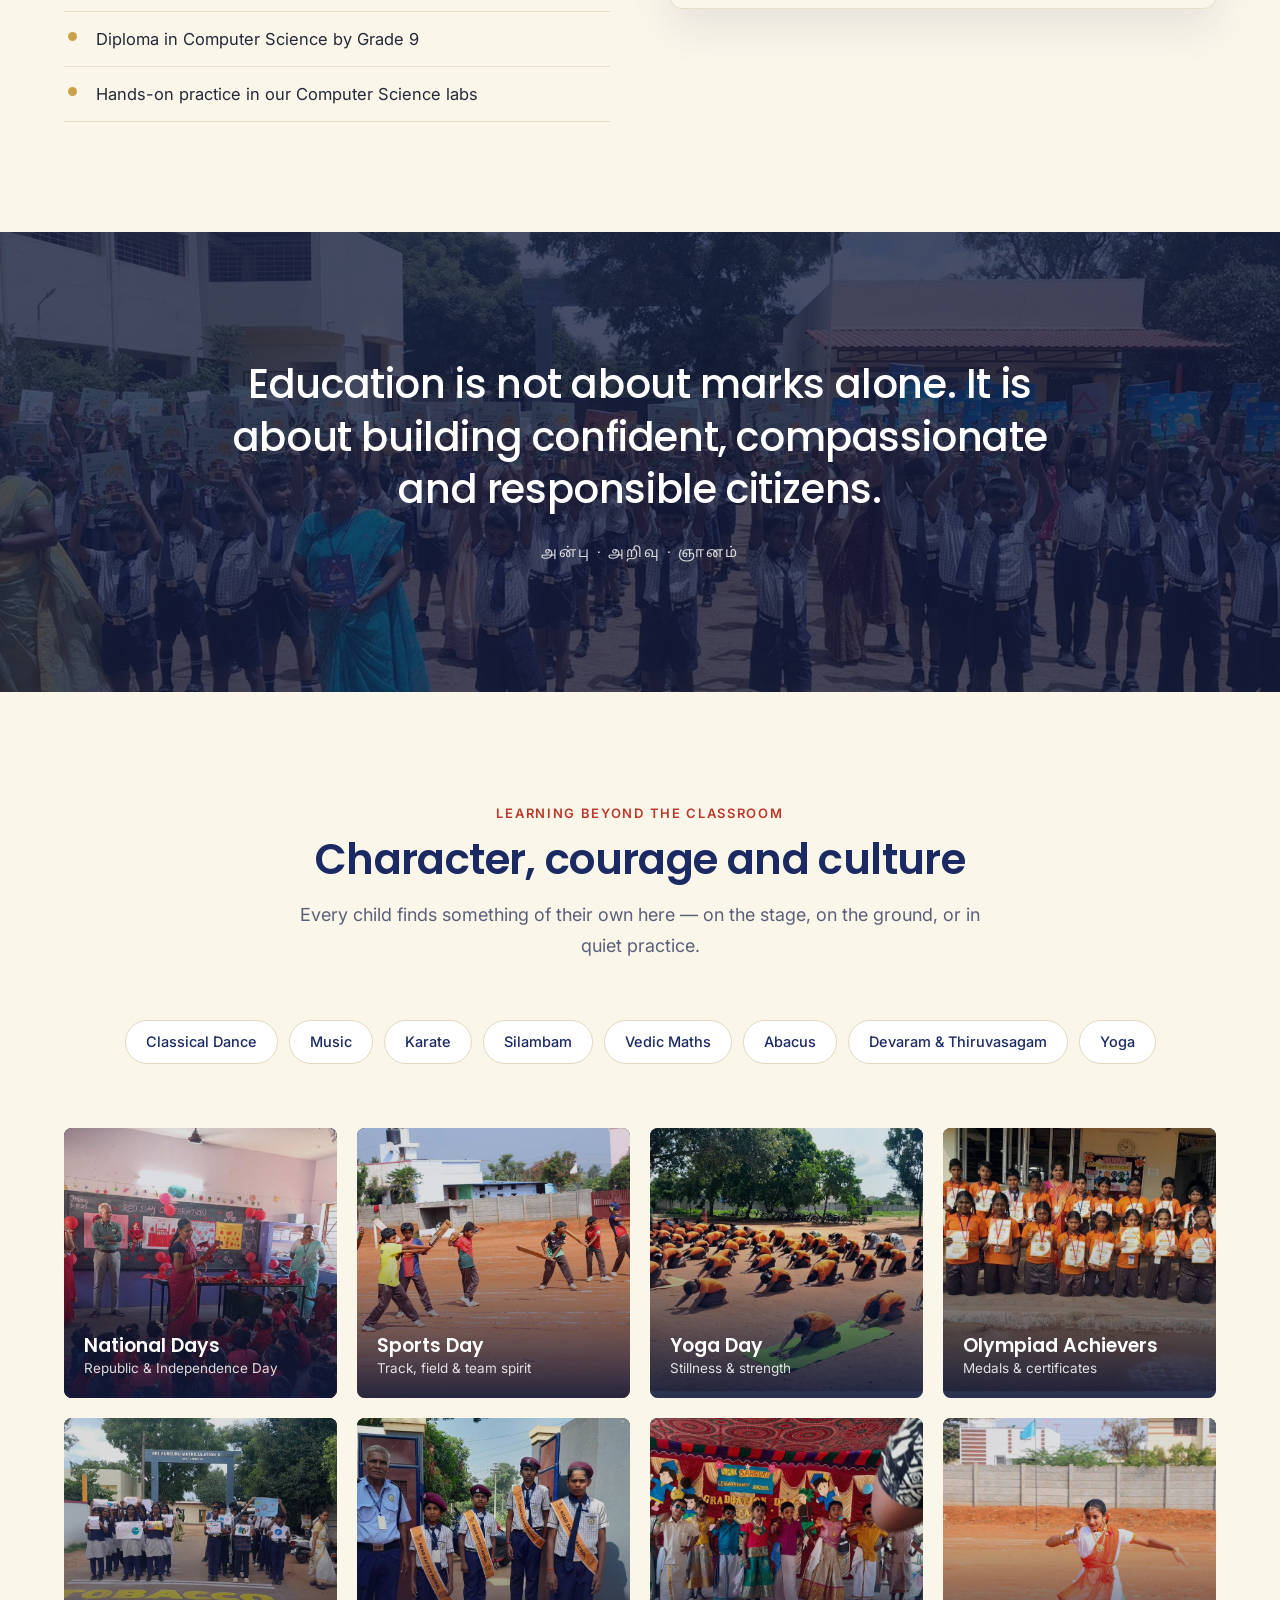
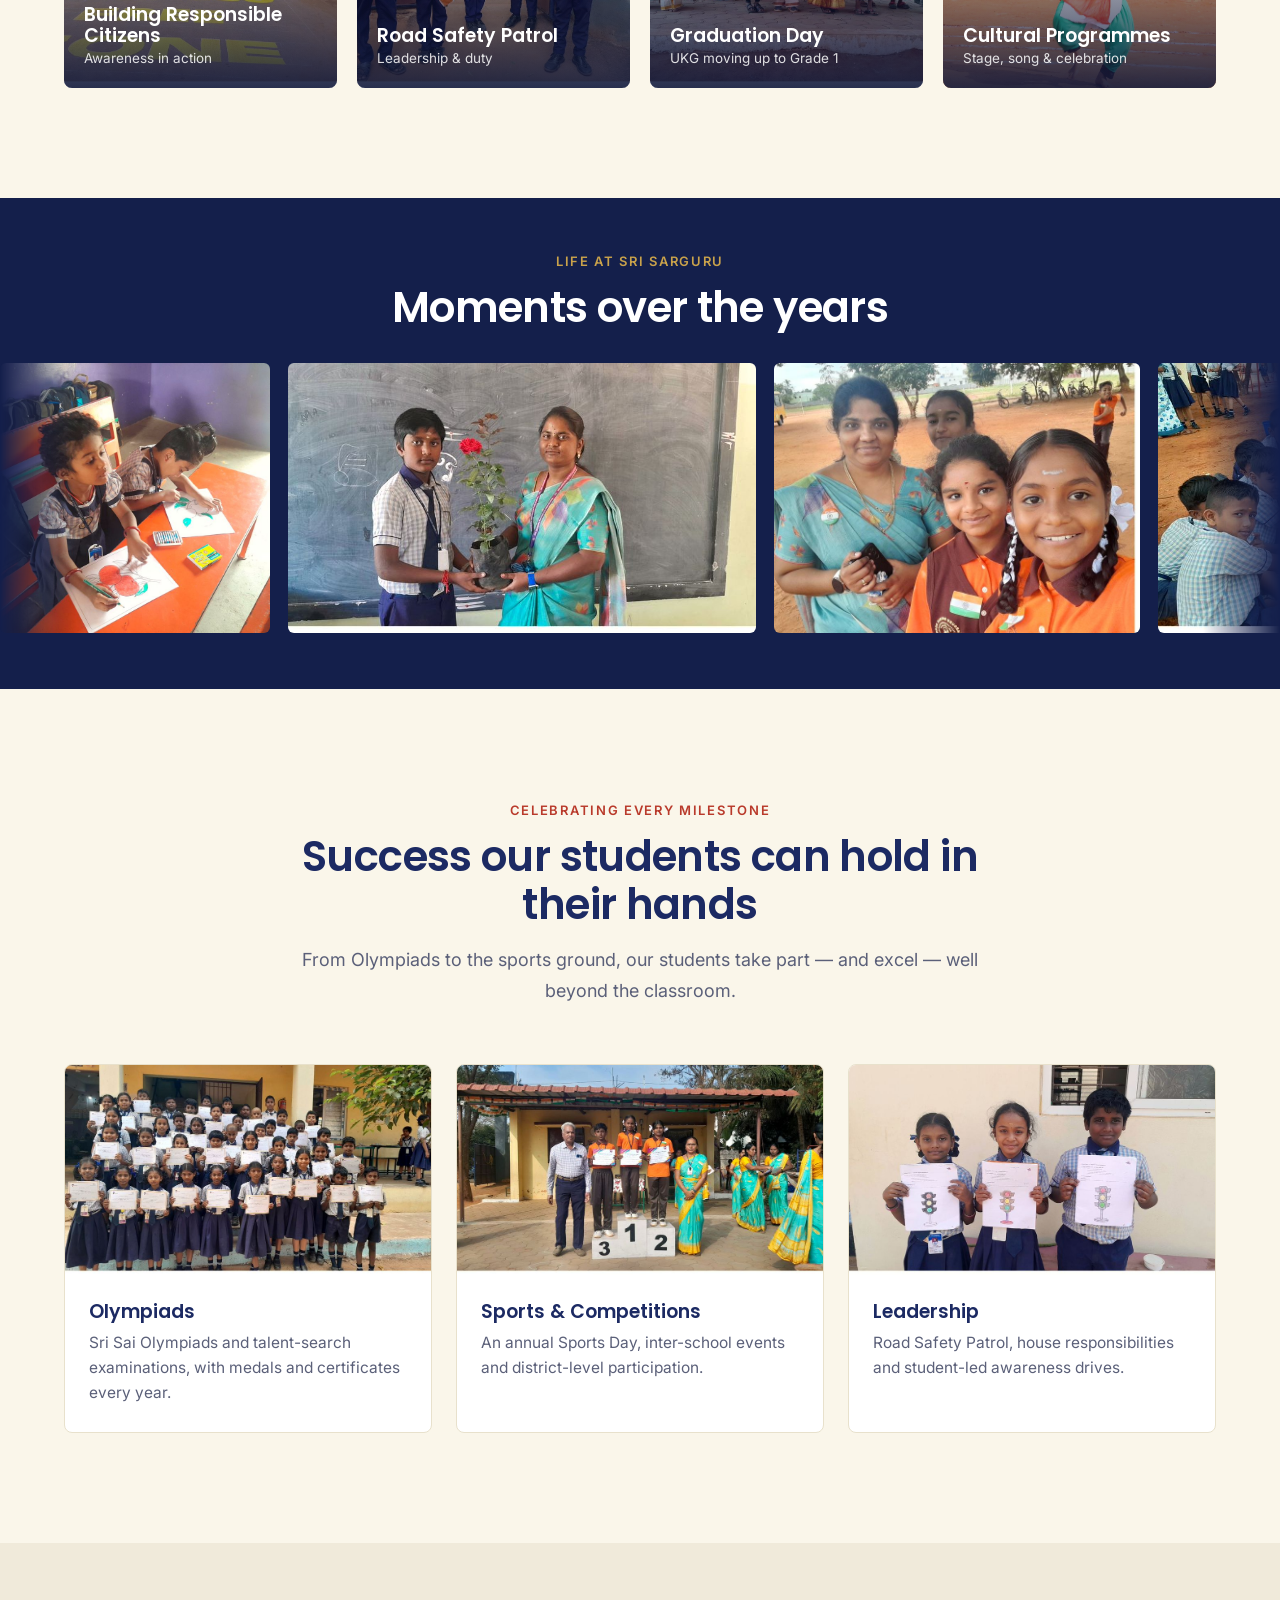
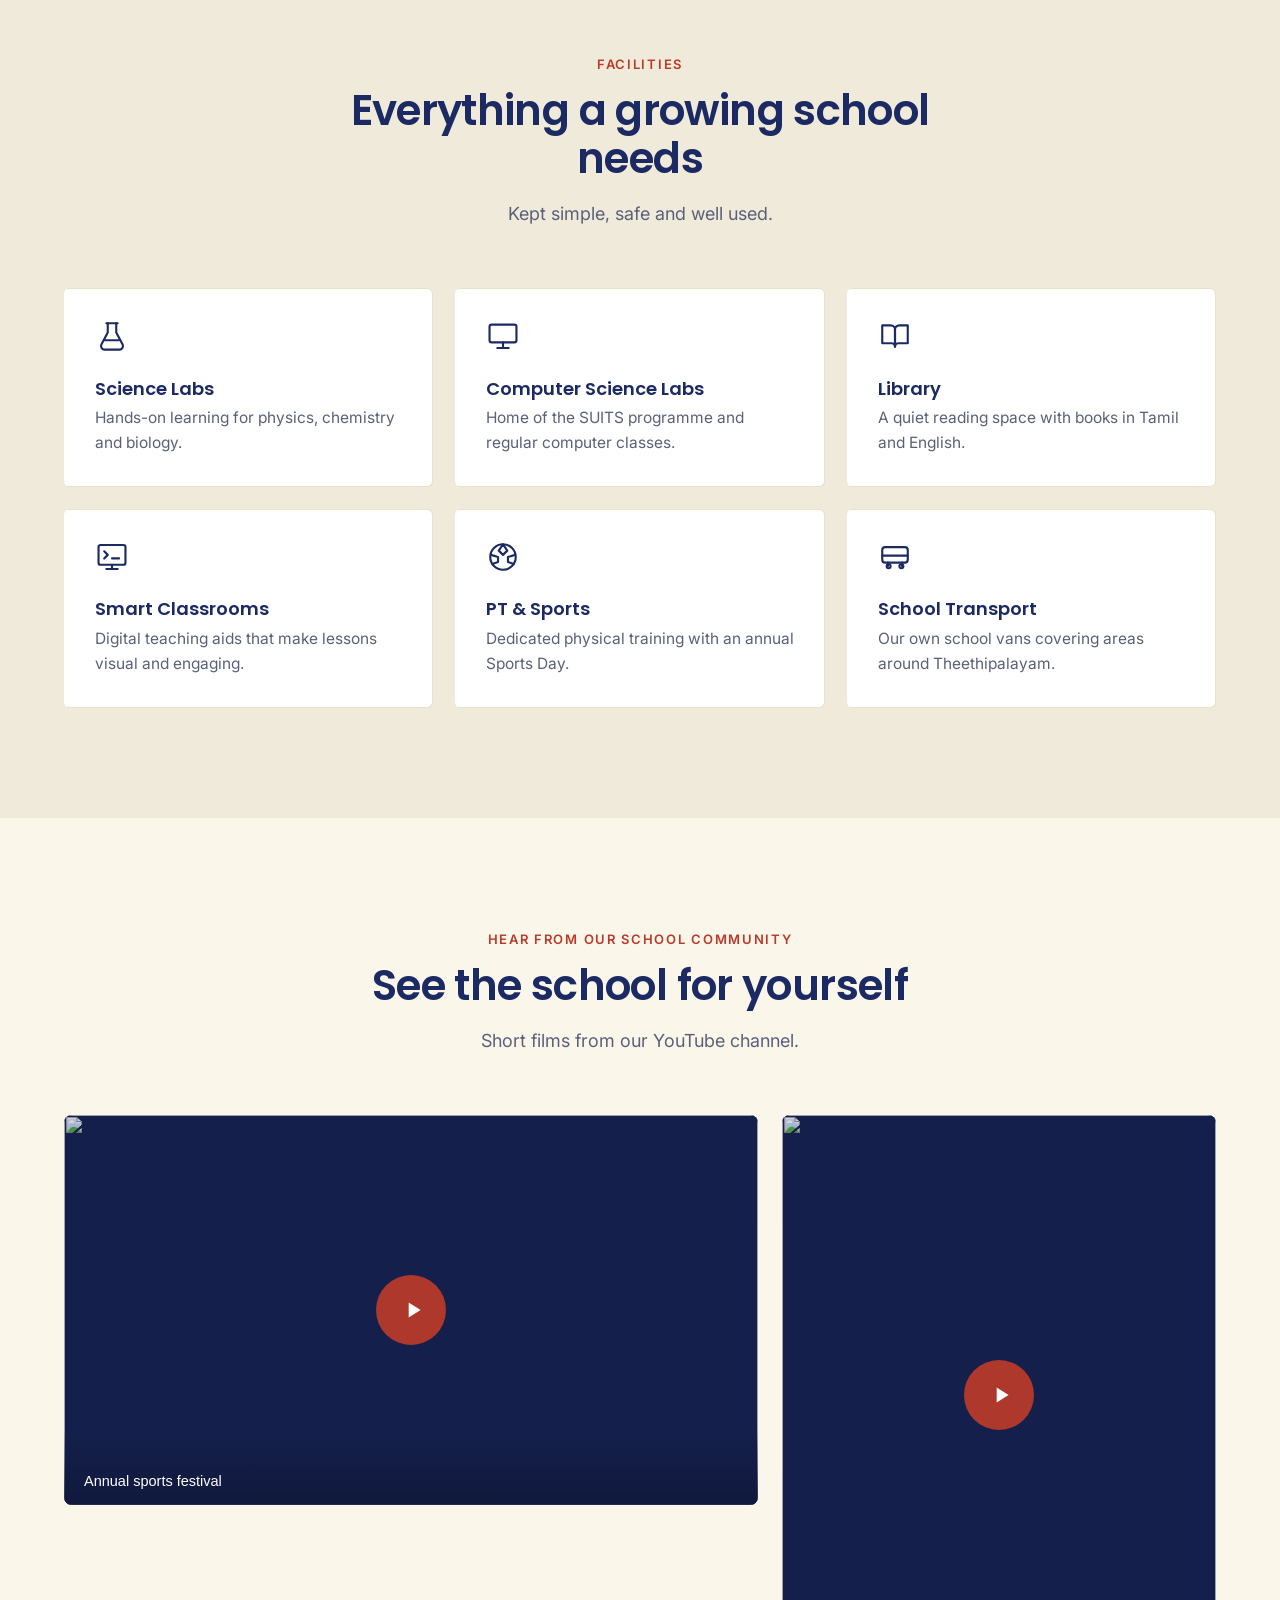
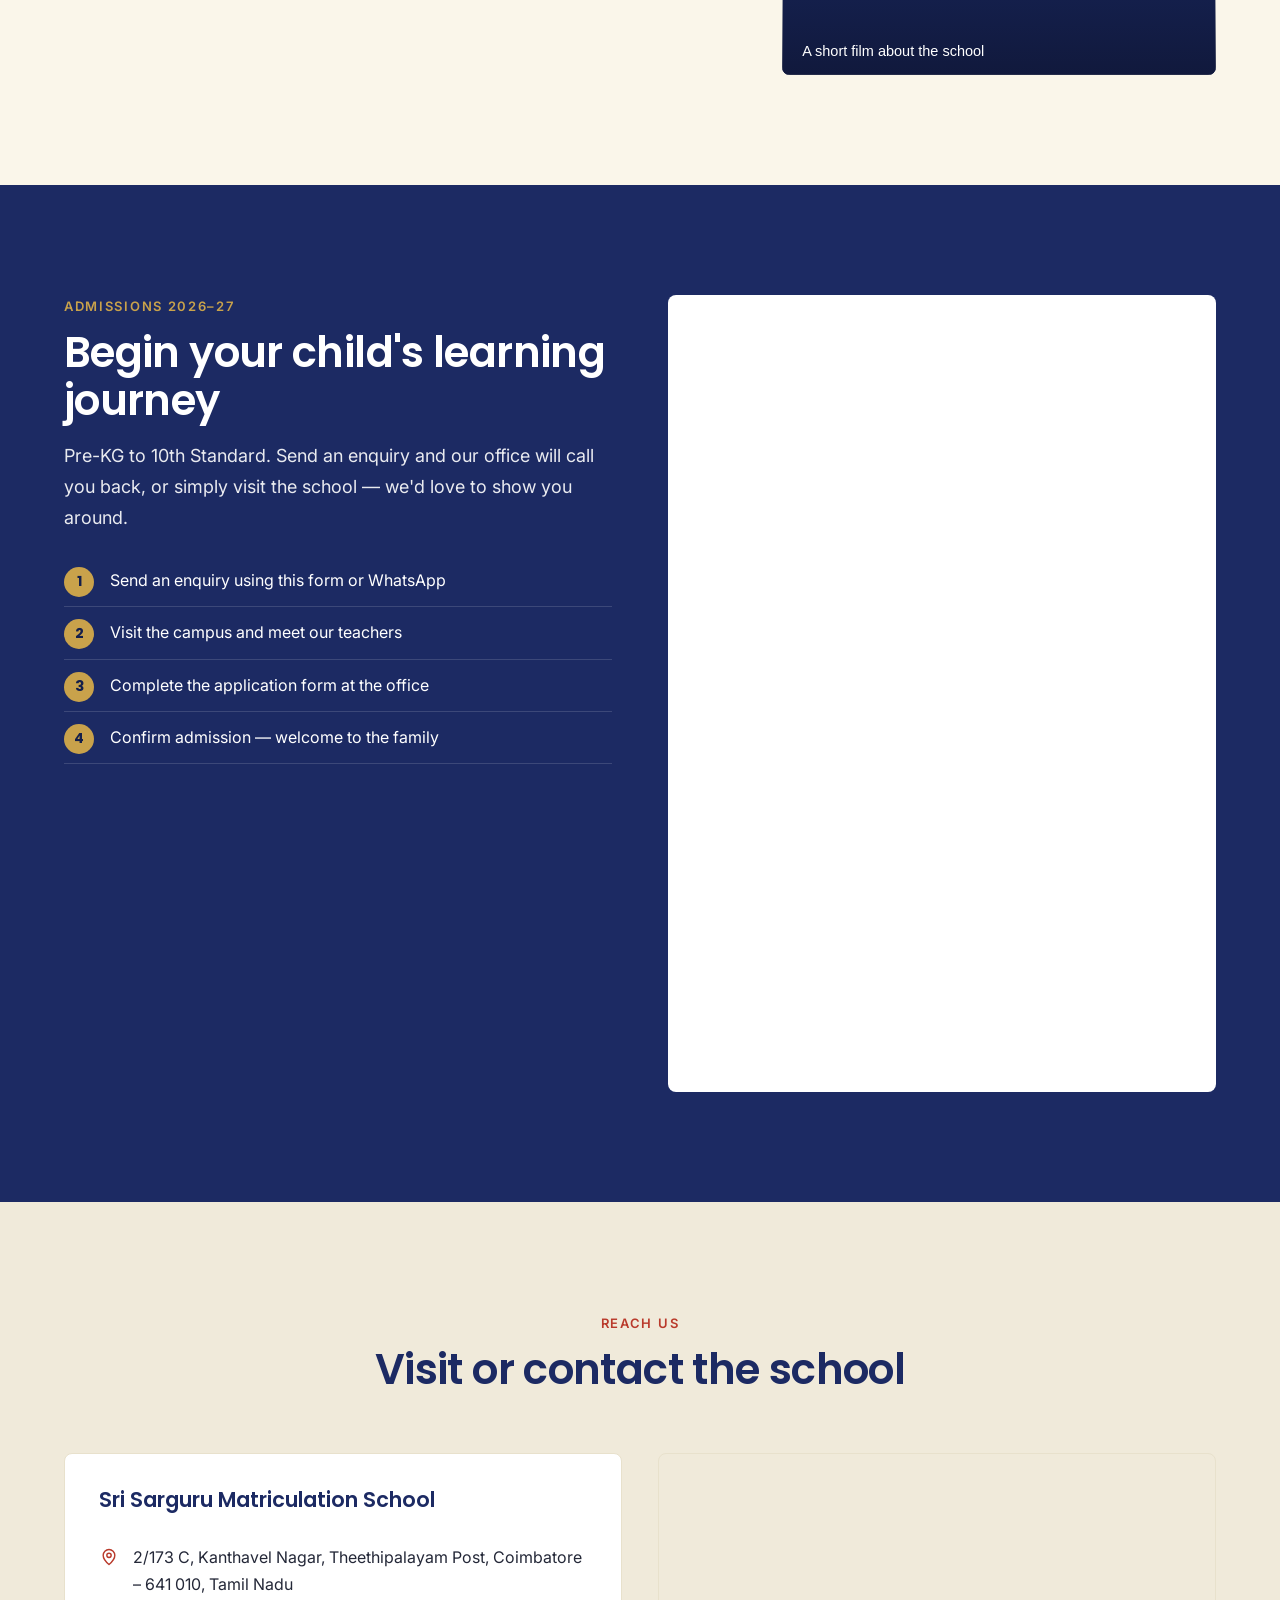
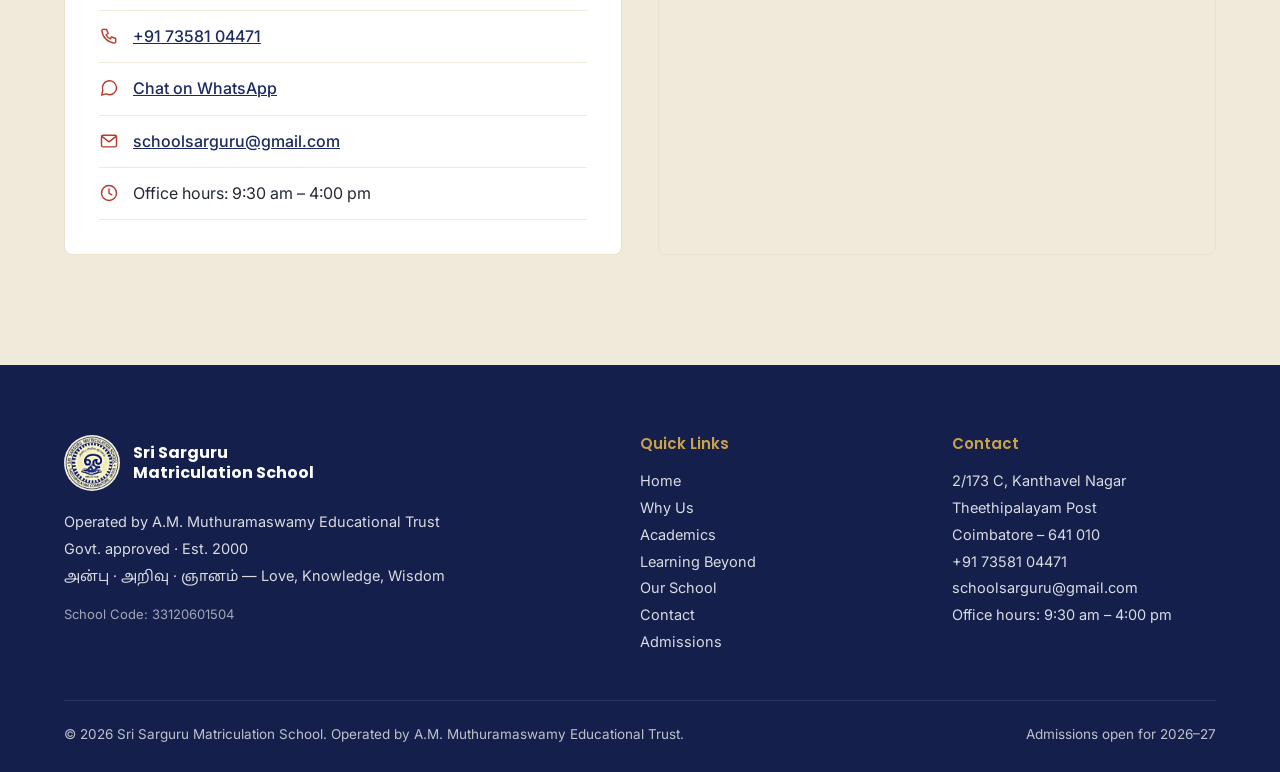
